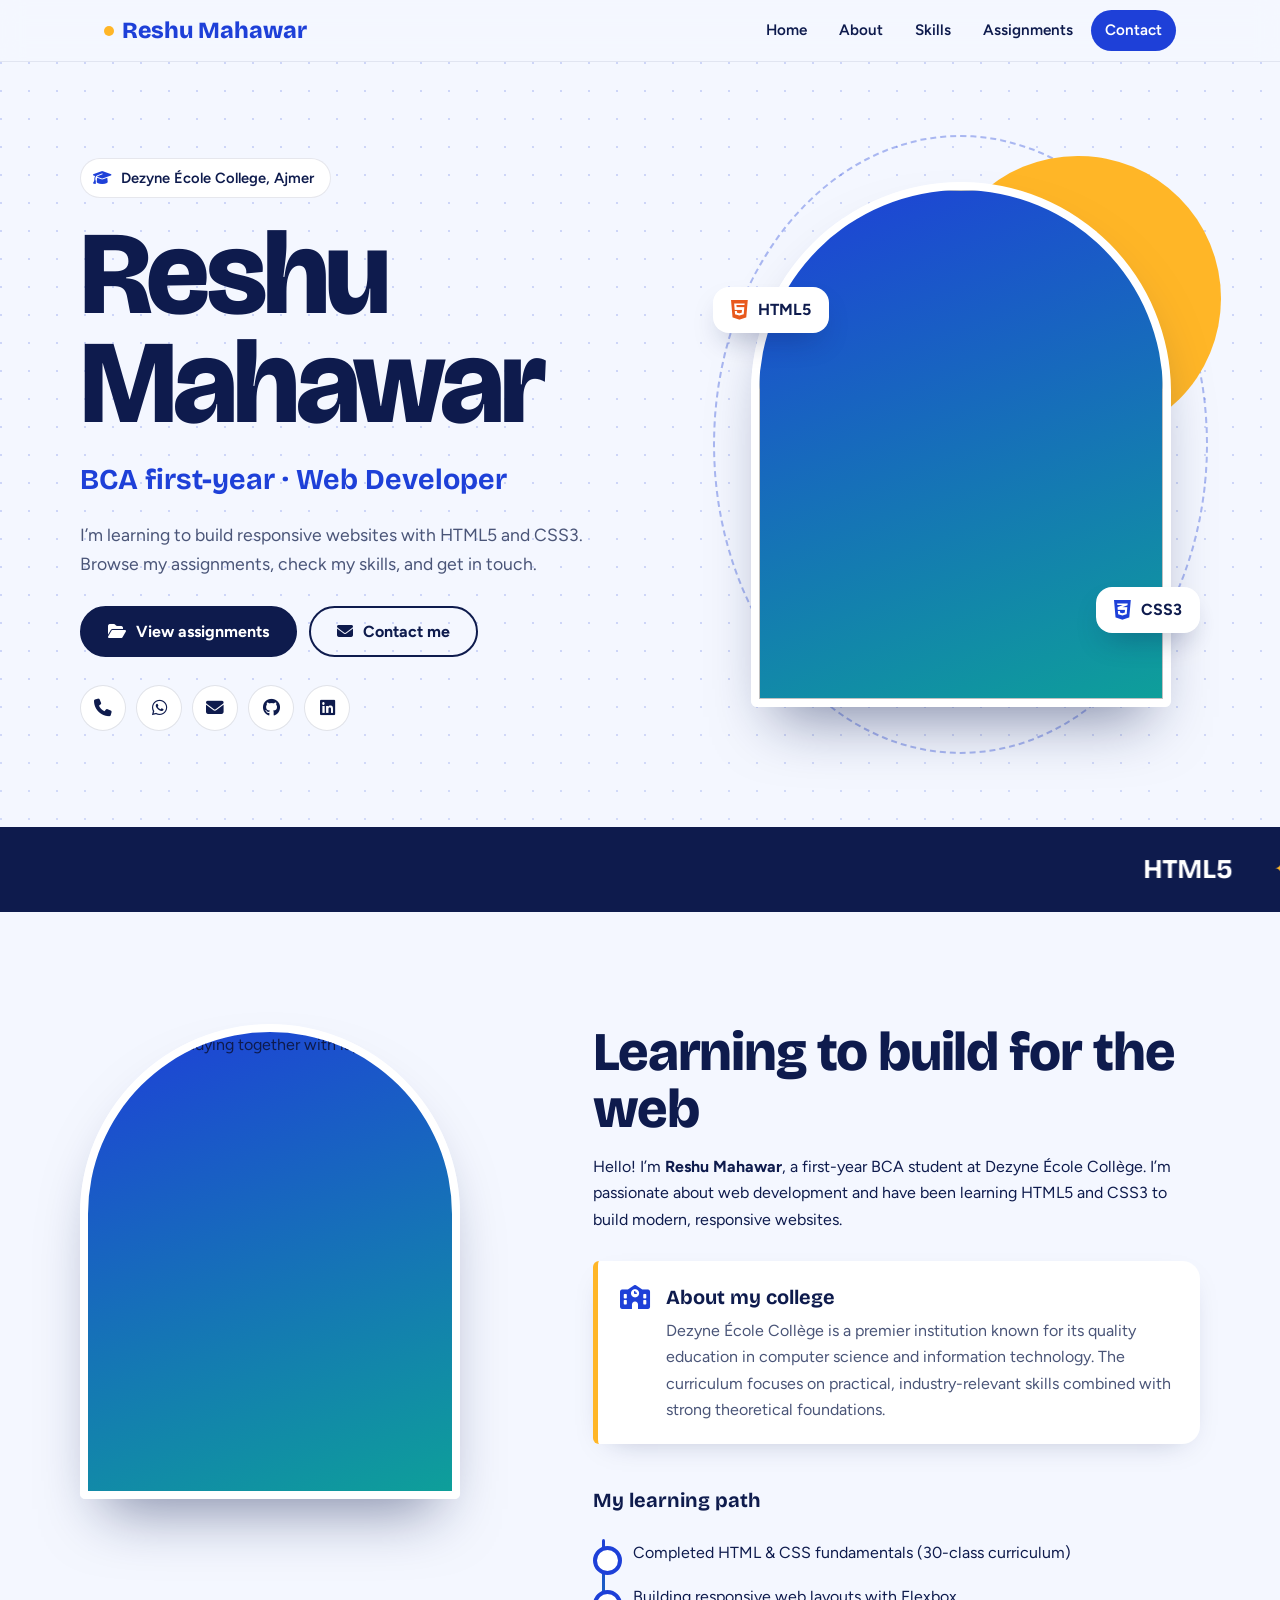
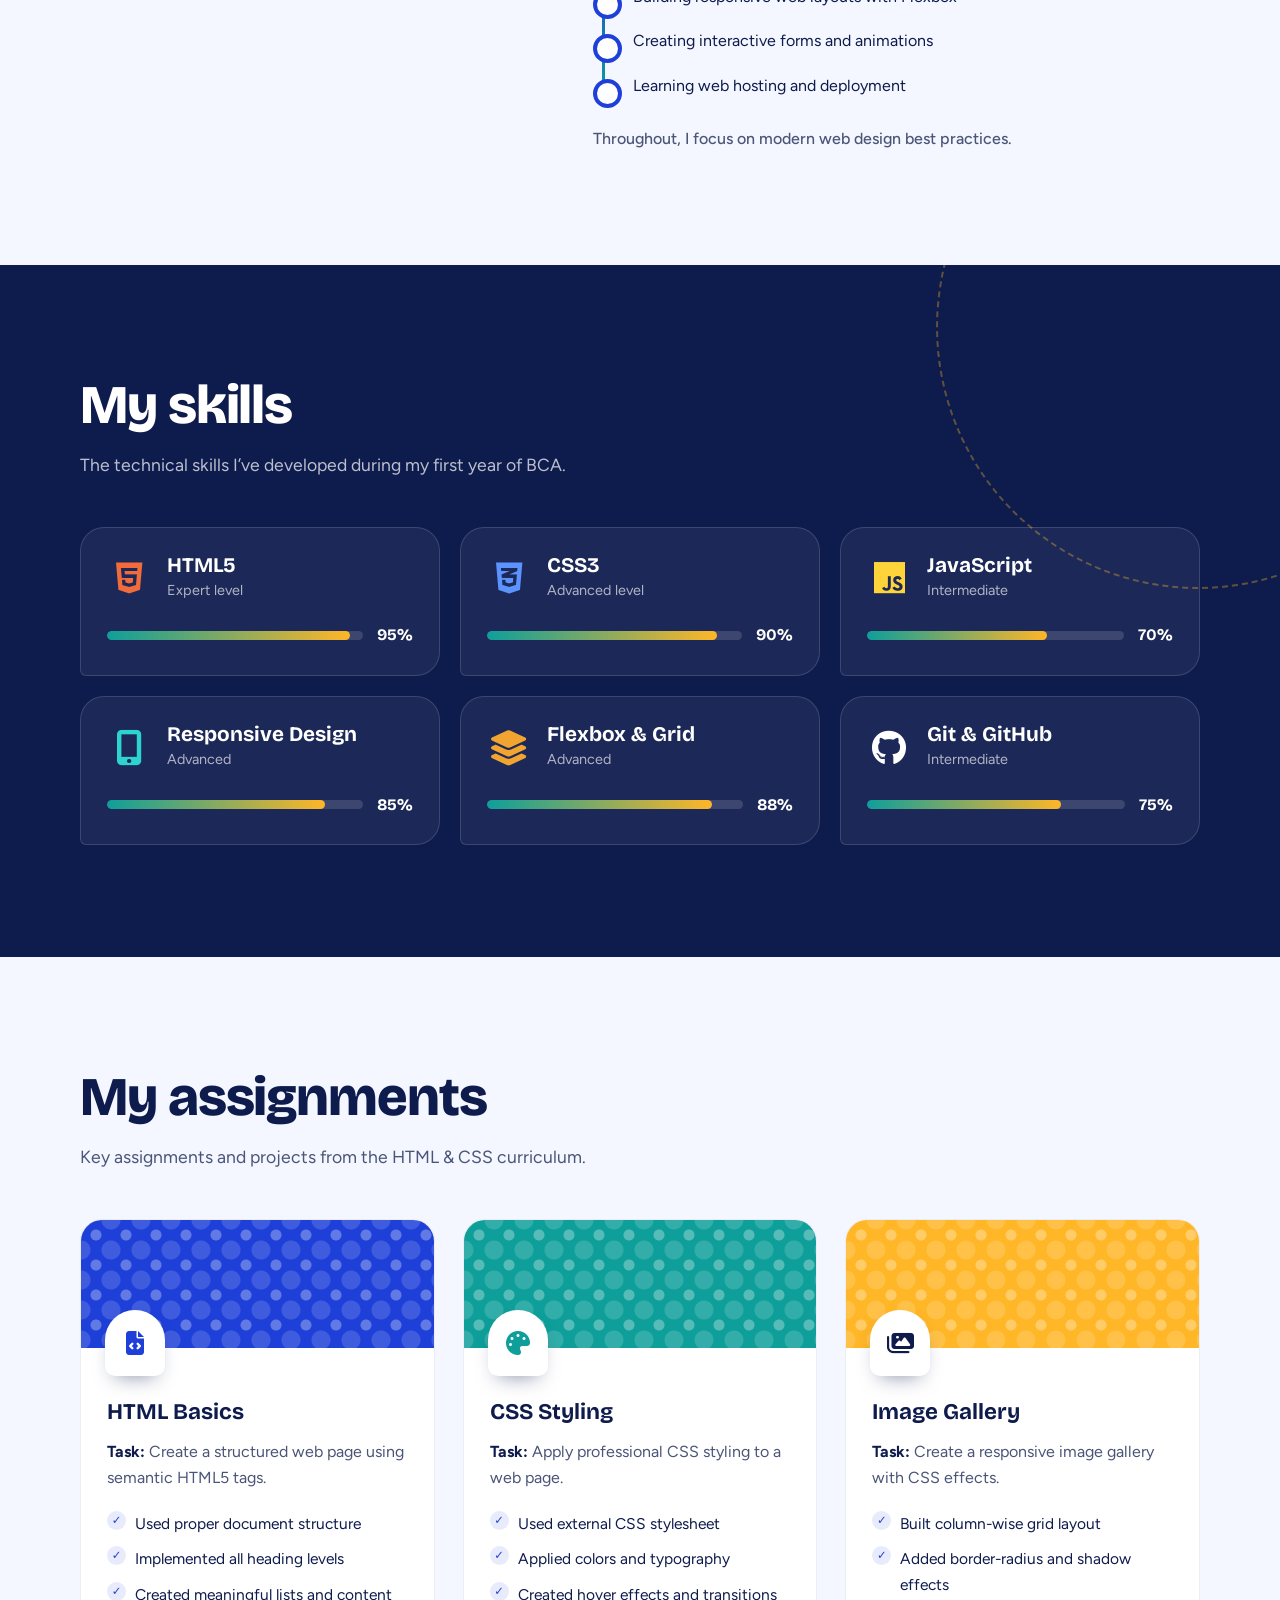
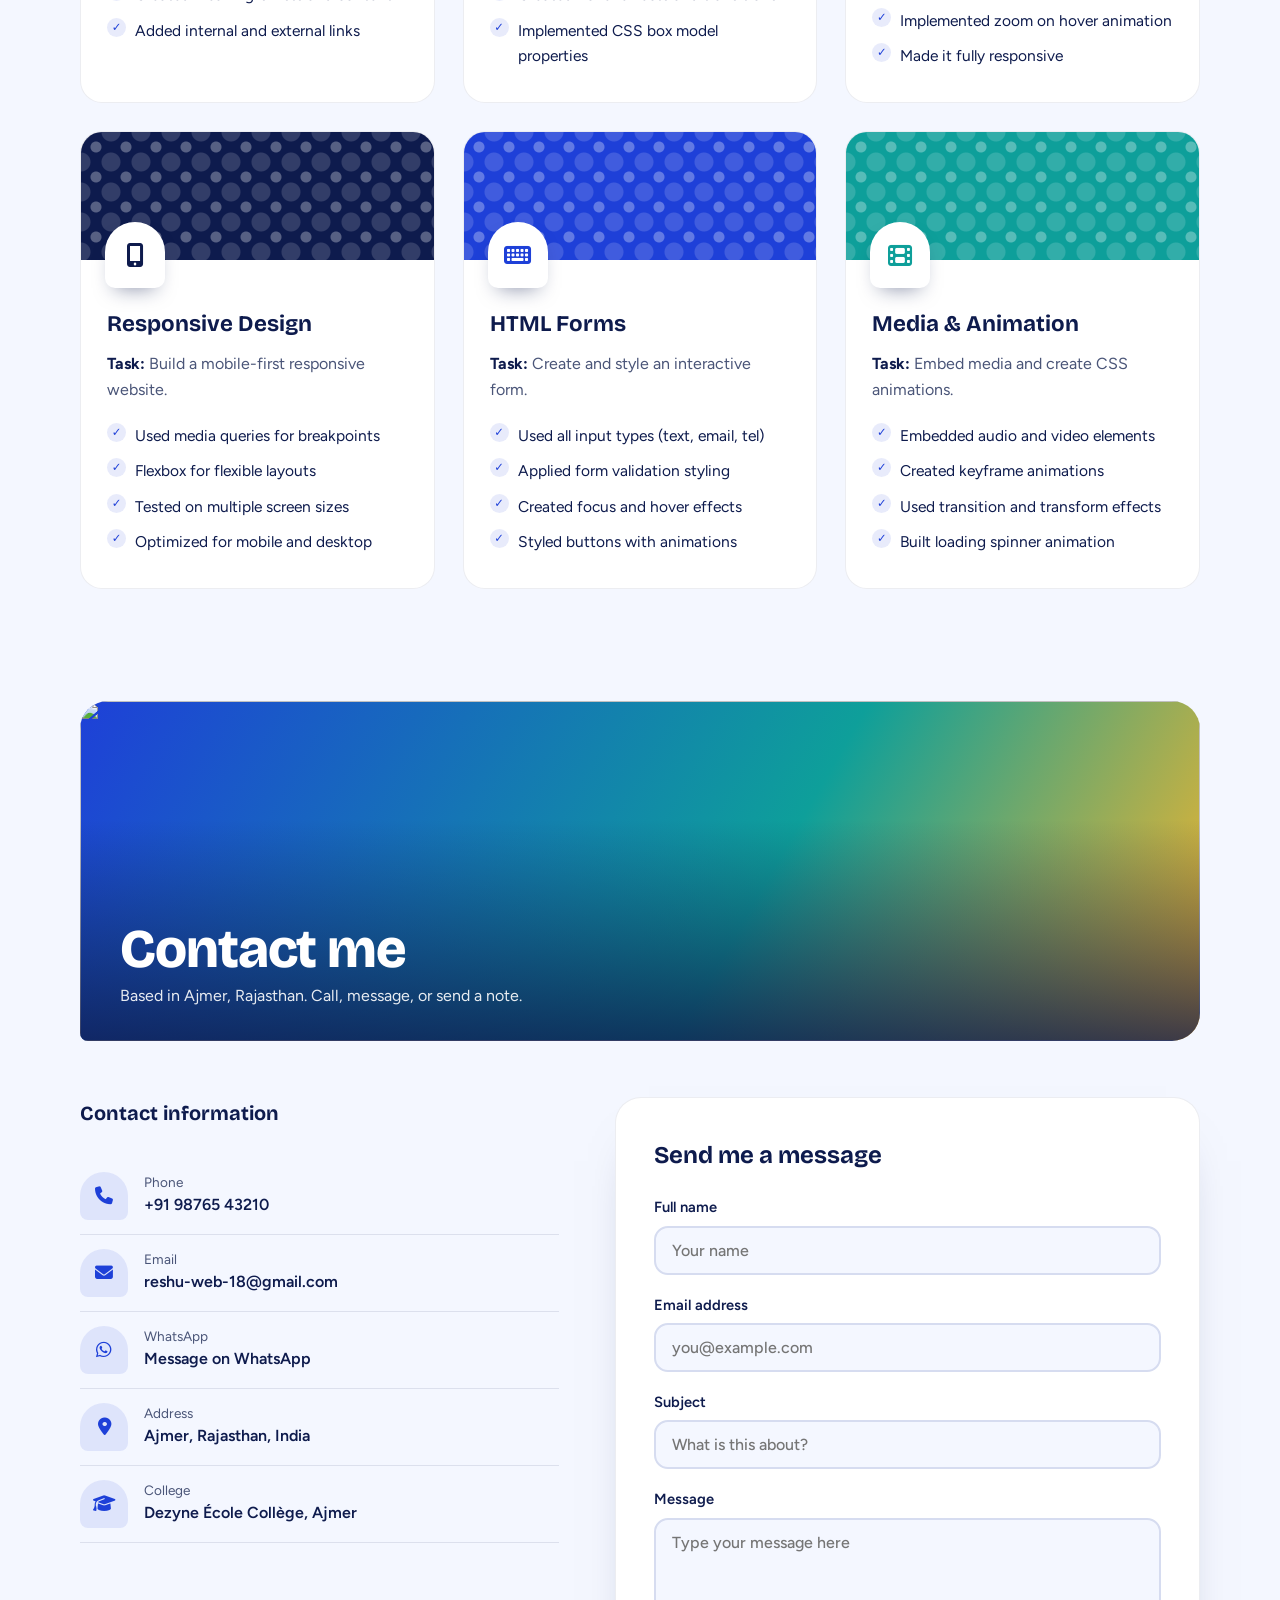
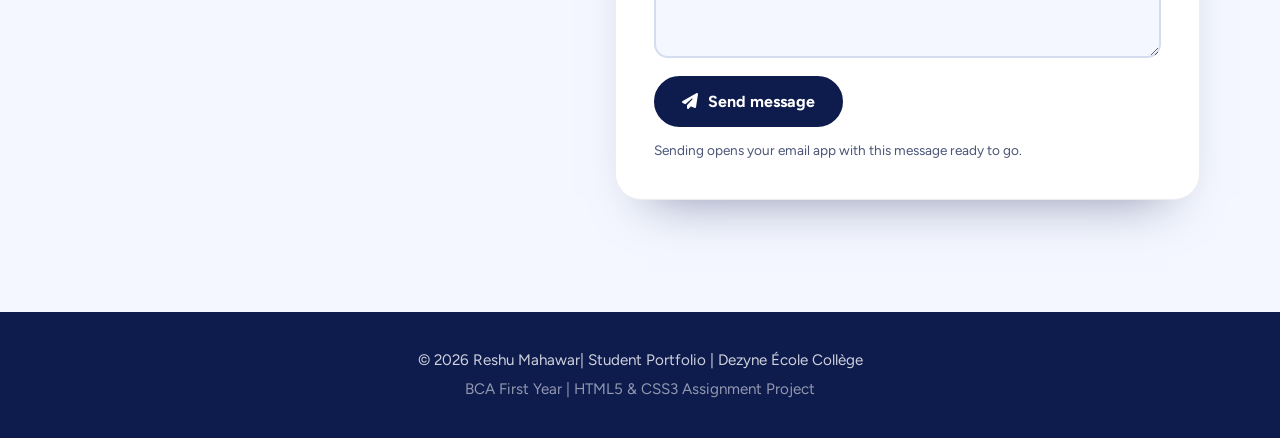
==== index.html @ 4aec0c64 "Add files via upload" ====
<!DOCTYPE html>
<html lang="en">
<head>
    <meta charset="UTF-8">
    <meta name="viewport" content="width=device-width, initial-scale=1.0">
    <title>Document</title>
    <link rel="stylesheet" href="style.css">
    <link href="https://fonts.googleapis.com/css2?family=Bricolage+Grotesque:opsz,wght@12..96,200..800&family=Figtree:ital,wght@0,300..900;1,300..900&display=swap" rel="stylesheet">
    <link rel="stylesheet" href="https://cdnjs.cloudflare.com/ajax/libs/font-awesome/6.4.0/css/all.min.css">
</head>
<body>
    <header>
        <div class="navbar">
            <a class="logo" href="">
                <span class="dot"></span>
                <span class="name">Reshu Mahawar</span>
            </a>
            <nav>
                <ul>
                    <li><a href="#home">Home</a></li>
                    <li><a href="#about">About</a></li>
                    <li><a href="#skills">Skills</a></li>
                    <li><a href="#myassignments">Assignments</a></li>
                    <li><a class="blue" href="#contact-me">Contact</a></li>
                </ul>
            </nav>
        </div>
    </header>
    <main>
<section class="hero" id="home">
  <div class="hero-grid">
    <div class="right">
      <p class="college">
        <i class="fas fa-graduation-cap"></i> Dezyne École College, Ajmer
      </p>
      <h1>Reshu<br>Mahawar</h1>
      <p>BCA first-year · Web Developer</p>
      <p class="intro">I’m learning to build responsive websites with HTML5 and CSS3. Browse my assignments, check my skills, and get in touch.</p>
      <div class="buttons">
        <a class="btn b1" href="">
            <i class="fas fa-folder-open"></i> 
            View assignments
        </a>
        <a class="btn b2" href="">
            <i class="fas fa-envelope"></i> 
            Contact me
        </a>
      </div>
      <div class="socials">
        <a href="tel:+919887992036">
            <i class="fas fa-phone"></i>
        </a>
        <a href="https://wa.me/919974658241">
            <i class="fab fa-whatsapp"></i>
        </a>
        <a href="mailto:reshu-web-18@gmail.com">
            <i class="fas fa-envelope"></i>
        </a>
        <a href="https://github.com/">
            <i class="fab fa-github"></i>
        </a>
        <a href="https://linkedin.com/">
            <i class="fab fa-linkedin"></i>
        </a>
      </div>
    </div>
    <div class="arch-wrap">
      <div class="oval">  
      </div>
      <div class="circle">
      </div>
      <div class="mirror">
        <img src="https://images.unsplash.com/photo-1498050108023-c5249f4df085?auto=format&fit=crop&w=900&q=80">
      </div>
      <div class="html"><i class="fab fa-html5"></i>HTML5
      </div>
      <div class="css"><i class="fab fa-css3-alt"></i>CSS3
      </div>
    </div>
  </div>
</section>
<div class="animation-scroll">
    <marquee behavior="" direction="">
    <div class="bullets">
      <span>HTML5</span>
      <span>CSS3</span>
      <span>JavaScript</span>
      <span>Responsive Design</span>
      <span>Flexbox &amp; Grid</span>
      <span>Git &amp; GitHub</span>
      <span>HTML5</span>
      <span>CSS3</span>
      <span>JavaScript</span>
      <span>Responsive Design</span>
      <span>Flexbox &amp; Grid</span>
      <span>Git &amp; GitHub</span>
    </div>
    </marquee>
</div>
<section class="about-us" id="about">
  <div class="about-box">
    <div class="about-left">
        <div class="mirror a">
            <img src="https://images.unsplash.com/photo-1522202176988-66273c2fd55f?auto=format&fit=crop&w=800&q=80"alt="Students studying together with laptops" width="800" height="1000" loading="lazy">
        </div>
    </div>
    <div class="about-right">
        <h2 class="title">Learning to build for the web</h2>
        <p>Hello! I’m <strong>Reshu Mahawar</strong>, a first-year BCA student at Dezyne École Collège. I’m passionate about web development and have been learning HTML5 and CSS3 to build modern, responsive websites.
        </p>
      <div class="note">
        <i class="fas fa-school"></i>
        <div>
          <h3>About my college</h3>
          <p>Dezyne École Collège is a premier institution known for its quality education in computer science and information technology. The curriculum focuses on practical, industry-relevant skills combined with strong theoretical foundations.</p>
        </div>
      </div>
      <h3 class="path-title">My learning path</h3>
      <ol class="path">
        <li>Completed HTML &amp; CSS fundamentals (30-class curriculum)</li>
        <li>Building responsive web layouts with Flexbox</li>
        <li>Creating interactive forms and animations</li>
        <li>Learning web hosting and deployment</li>
      </ol>
      <p class="path-note">Throughout, I focus on modern web design best practices.</p>
    </div>
  </div>
</section>
<section class="skills-blue" id="skills">
  <div class="container">
    <h2 class="title">My skills</h2>
    <p class="sub-heading">The technical skills I’ve developed during my first year of BCA.</p>
    <div class="skills-box">
      <div class="skill">
        <div class="skill-main">
            <i class="fab fa-html5"></i>
            <div class="html5">
                <h3>HTML5</h3>
                <p class="level">Expert level</p>
            </div>
        </div>
        <div class="loading">
            <div class="load-main">
                <div class="fill">
                </div>
            </div>
            <span class="percentage">95%
            </span>
        </div>
      </div>
      <div class="skill">
        <div class="skill-main">
            <i class="fab fa-css3-alt" style="color: #5B93FF;;"></i>
            <div class="css3">
                <h3>CSS3</h3>
                <p class="level">Advanced level</p>
            </div>
        </div>
        <div class="loading">
            <div class="load-main">
                <div class="fill f2">
                </div>
            </div>
            <span class="percentage">90%
            </span>
        </div>
      </div>
      <div class="skill">
        <div class="skill-main">
            <i class="fab fa-js" style="color: #FFD43B;;"></i>
            <div class="js">
                <h3>JavaScript</h3>
                <p class="level">Intermediate</p>
            </div>
        </div>
        <div class="loading">
            <div class="load-main">
                <div class="fill f3">
                </div>
            </div>
            <span class="percentage">70%
            </span>
        </div>
      </div>
      <div class="skill">
        <div class="skill-main">
            <i class="fas fa-mobile-alt" style="color: #2DD4CF;"></i>
            <div class="responsive">
                <h3>Responsive Design</h3>
                <p class="level">Advanced</p>
            </div>
        </div>
        <div class="loading">
            <div class="load-main">
                <div class="fill f4">
                </div>
            </div>
            <span class="percentage">85%
            </span>
        </div>
      </div>
      <div class="skill">
        <div class="skill-main">
            <i class="fas fa-layer-group" style="color: #f1a42f;"></i>
            <div class="flex">
                <h3>Flexbox &amp; Grid</h3>
                <p class="level">Advanced</p>
            </div>
        </div>
        <div class="loading">
            <div class="load-main">
                <div class="fill f5">
                </div>
            </div>
            <span class="percentage">88%
            </span>
        </div>
      </div>
      <div class="skill">
        <div class="skill-main">
            <i class="fab fa-github" style="color: white;"></i>
            <div class="git">
                <h3>Git &amp; GitHub</h3>
                <p class="level">Intermediate</p>
            </div>
        </div>
        <div class="loading">
            <div class="load-main">
                <div class="fill f6">
                </div>
            </div>
            <span class="percentage">75%
            </span>
        </div>
      </div>
    </div>
  </div>
</section>
<section class="assignment" id="myassignments">
  <div class="assignment-grid">
    <h2>My assignments</h2>
    <p>Key assignments and projects from the HTML &amp; CSS curriculum.</p>

    <div class="assign-grid">
      <article class="card">
        <a class="card-link" href="Assignment_Page.html" aria-label="Open assignments page: HTML Basics"></a>
        <div class="card-top">
          <div class="card-icon">
            <i class="fas fa-file-code"></i>
          </div>
        </div>
        <div class="card-body">
          <h3>HTML Basics</h3>
          <p class="task">
            <strong>Task:</strong> Create a structured web page using semantic HTML5 tags.
          </p>
          <ul class="points">
            <li>Used proper document structure</li>
            <li>Implemented all heading levels</li>
            <li>Created meaningful lists and content</li>
            <li>Added internal and external links</li>
          </ul>
        </div>
      </article>
      <article class="card">
        <a class="card-link" href="Assignment_Page.html" aria-label="Open assignments page: CSS Styling"></a>
        <div class="card-top t2">
          <div class="card-icon">
            <i class="fas fa-palette"></i>
          </div>
        </div>
        <div class="card-body">
          <h3>CSS Styling</h3>
          <p class="task"><strong>Task:</strong> Apply professional CSS styling to a web page.
          </p>
          <ul class="points">
            <li>Used external CSS stylesheet</li>
            <li>Applied colors and typography</li>
            <li>Created hover effects and transitions</li>
            <li>Implemented CSS box model properties</li>
          </ul>
        </div>
      </article>
      <article class="card">
        <a class="card-link" href="Assignment_Page.html" aria-label="Open assignments page: Image Gallery"></a>
        <div class="card-top t3">
          <div class="card-icon">
            <i class="fas fa-images"></i>
          </div>
        </div>
        <div class="card-body">
          <h3>Image Gallery</h3>
          <p class="task"><strong>Task:</strong> Create a responsive image gallery with CSS effects.</p>
          <ul class="points">
            <li>Built column-wise grid layout</li>
            <li>Added border-radius and shadow effects</li>
            <li>Implemented zoom on hover animation</li>
            <li>Made it fully responsive</li>
          </ul>
        </div>
      </article>
      <article class="card">
        <a class="card-link" href="Assignment_Page.html" aria-label="Open assignments page: Responsive Design"></a>
        <div class="card-top t4">
          <div class="card-icon">
            <i class="fas fa-mobile-alt"></i>
          </div>
        </div>
        <div class="card-body">
          <h3>Responsive Design</h3>
          <p class="task"><strong>Task:</strong> Build a mobile-first responsive website.
          </p>
          <ul class="points">
            <li>Used media queries for breakpoints</li>
            <li>Flexbox for flexible layouts</li>
            <li>Tested on multiple screen sizes</li>
            <li>Optimized for mobile and desktop</li>
          </ul>
        </div>
      </article>
      <article class="card">
        <a class="card-link" href="Assignment_Page.html" aria-label="Open assignments page: HTML Forms"></a>
        <div class="card-top t5">
          <div class="card-icon">
            <i class="fas fa-keyboard"></i>
          </div>
        </div>
        <div class="card-body">
          <h3>HTML Forms</h3>
          <p class="task"><strong>Task:</strong> Create and style an interactive form.
          </p>
          <ul class="points">
            <li>Used all input types (text, email, tel)</li>
            <li>Applied form validation styling</li>
            <li>Created focus and hover effects</li>
            <li>Styled buttons with animations</li>
          </ul>
        </div>
      </article>
      <article class="card">
        <a class="card-link" href="Assignment_Page.html" aria-label="Open assignments page: Media &amp; Animation"></a>
        <div class="card-top t6">
          <div class="card-icon">
            <i class="fas fa-film"></i>
          </div>
        </div>
        <div class="card-body">
          <h3>Media &amp; Animation</h3>
          <p class="task"><strong>Task:</strong> Embed media and create CSS animations.
          </p>
          <ul class="points">
            <li>Embedded audio and video elements</li>
            <li>Created keyframe animations</li>
            <li>Used transition and transform effects</li>
            <li>Built loading spinner animation</li>
          </ul>
        </div>
      </article>
    </div>
  </div>
</section>
<section class="contact-us" id="contact-me">
  <div>
    <div class="banner">
      <img src="https://images.unsplash.com/photo-1477587458883-47145ed94245?auto=format&fit=crop&w=1600&q=80" height="700" width="1600">
      <div class="banner-text">
        <h2 class="title">Contact me</h2>
        <p>Based in Ajmer, Rajasthan. Call, message, or send a note.</p>
      </div>
    </div>
    <div class="contact-grid">
      <div class="left">
        <h3 class="path-title">Contact information</h3>
        <ul class="info">
          <li>
            <span class="icons">
              <i class="fas fa-phone"></i>
            </span>
            <div>
              <small>Phone</small>
              <a href="tel:+919974658241">+91 98765 43210</a>
            </div>
          </li>
          <li>
            <span class="icons">
              <i class="fas fa-envelope"></i>
            </span>
            <div>
              <small>Email</small>
              <a href="mailto:reshu-web-18@gmail.com">reshu-web-18@gmail.com</a>
            </div>
          </li>
          <li>
            <span class="icons">
              <i class="fab fa-whatsapp"></i>
            </span>
            <div>
              <small>WhatsApp</small>
              <a href="https://wa.me/919974658241">Message on WhatsApp</a>
            </div>
          </li>
          <li>
            <span class="icons">
              <i class="fas fa-map-marker-alt"></i>
            </span>
            <div>
              <small>Address</small>
              <b>Ajmer, Rajasthan, India</b>
            </div>
          </li>
          <li>
            <span class="icons">
              <i class="fas fa-graduation-cap"></i>
            </span>
            <div>
              <small>College</small>
              <b>Dezyne École Collège, Ajmer</b>
            </div>
          </li>
        </ul>
      </div>
      <form>
        <h3>Send me a message</h3>
        <div class="field">
          <label>Full name</label>
          <input type="text" placeholder="Your name">
        </div>
        <div class="field">
          <label for="email">Email address</label>
          <input type="email" placeholder="you@example.com">
        </div>
        <div class="field">
          <label for="subject">Subject</label>
          <input type="text" placeholder="What is this about?">
        </div>
        <div class="field">
          <label for="message">Message</label>
          <textarea placeholder="Type your message here"></textarea>
        </div>
        <button class="btn primary" type="submit">
          <i class="fas fa-paper-plane"></i> Send message
        </button>
        <p class="hint">
          Sending opens your email app with this message ready to go.
        </p>
      </form>
    </div>
  </div>
</section>
<footer>
  <p>© 2026 Reshu Mahawar| Student Portfolio | Dezyne École Collège</p>
  <p>BCA First Year | HTML5 &amp; CSS3 Assignment Project</p>
</footer>
</body>
</html>
---- style.css ----
:root {
  --paper:     #F4F7FF;
  --white:     #FFFFFF;
  --ink:       #0E1B4D;
  --muted:     #4A5578;
  --cobalt:    #1E40D8;
  --turquoise: #0E9F9A;
  --marigold:  #FFB627;
  --display:   'Bricolage Grotesque', system-ui, sans-serif;
  --body:      'Figtree', system-ui, sans-serif;
  --ease:      cubic-bezier(.2, .8, .2, 1);
}
*{
    margin: 0;
    padding: 0;
    box-sizing: border-box;
}
header{
    position: fixed;
    top: 0;
    height: 10vh;
    width: 100%;
    background-color: var(--paper);
    z-index: 1000;
    border: 1px solid rgb(190, 190, 252);
}
body{
    background-color: var(--paper);
}
.navbar{
    width: 100%;
    padding: 10px 110px;
    display: flex;
    justify-content: space-between;
}
ul{
    list-style: none;
    display: flex;
    gap: 1%;
}
nav a{
    display: block;
    padding: 8px 14px;
    border-radius: 49px;
    text-decoration: none;
    font-weight: 600;
    font-size: 1rem;
    color: black;
}
nav a:hover{ 
    background: rgba(30, 64, 216, .1); 
    color: var(--cobalt); 
}
nav a .blue{ 
    background: var(--cobalt); 
    color: rgb(255, 255, 255); 
}
li>.blue:hover{
    background: var(--ink);
    color: rgb(255, 255, 255); 
}
.logo{
    display: flex;
    align-items: center;
    gap: 8px;
    font-family: var(--display);
    font-weight: 800;
    font-size: 1.45rem;
    color: var(--cobalt);
    text-decoration: none;
}
.logo>.dot{
    width: 10px;
    height: 10px;
    border-radius: 50%;
    background: var(--marigold);
    animation-name: pulse;
    animation-iteration-count: infinite;
    animation-duration: 2.4s;
    animation-timing-function: ease-in-out;
}
@keyframes pulse{
    0%{
        transform: scale(1);
    }
    50%{
        transform: scale(1.4);
    }
    100%{
        transform: scale(1);
    }
}
li .blue{
    background: var(--cobalt);
    color: rgb(255, 255, 255);
}
.hero{
    height: 111vh;
}
.hero-grid{
    margin-top: 10vh;
    height: 100vh;
}
.hero-grid{
    content: "";
    position: absolute;
    inset: 0;
    z-index: 0;
    background-image: radial-gradient(circle at 1px 1px, rgba(30, 64, 216, .18) 1.5px, transparent 0);
    background-size: 28px 28px;
}
.hero-grid{
    display: grid;
    grid-template-columns: 1.1fr .9fr;
    gap: 56px;
    padding: 60px 50px;
    align-items: center;
    background-image: radial-gradient(circle at
     1px 1px,
     rgba(30, 64, 216, .18) 1.5px, transparent 0);
}
.college{
    display: inline-flex;
    align-items: center;
    gap: 10px;
    background: var(--white);
    border: 1px solid rgba(14, 27, 77, .1);
    padding: 7px 16px 7px 12px;
    border-radius: 20px;
    font-size: .92rem;
    font-weight: 600;
}
.college .fas{
    color: var(--cobalt);
}
.right h1{
    color: var(--ink);
    font-family: var(--display);
    font-weight: 800;
    font-size: clamp(3.6rem, 10vw, 7.4rem);
    line-height: 0.9;
}
.right>:nth-child(3){
    font-family: var(--display);
    font-weight: 700;
    font-size: clamp(1.3rem, 3vw, 1.8rem);
    color: var(--cobalt);
    display: inline-block;
}
.right>:nth-child(4){
    margin: 16px 0 28px;
    color: var(--muted);
    font-size: 1.1rem;
}
.right>* + *{
    margin-top: 30px;
}
.buttons{
    display: flex;
    gap: 20px;
}
.btn{
    display: inline-flex;
    align-items: center;
    gap: 10px;
    font-weight: 700;
    font-size: 1.05rem;
    text-decoration: none;
    cursor: pointer;
    padding: 14px 26px;
    border-radius: 30px;
    border: 2px solid var(--ink);
    background: var(--ink);
    color: rgb(255, 255, 255);
}
.buttons>.b2{
    background: transparent;
    color: var(--ink);
    transition: 0.2s;
}
.buttons>.b2:hover{
    background-color: var(--marigold);
    border: 1px solid var(--marigold);
}
.socials{
    display: flex;
    gap: 10px;
    margin-top: 28px;
}
.socials a{
    width: 46px;
    height: 46px;
    display: flex;
    align-items: center;
    justify-content: center;
    border-radius: 50%;
    background: var(--white);
    border: 1px solid rgba(14, 27, 77, .12);
    font-size: 1.1rem;
    text-decoration: none;
    color: var(--ink);
}
.socials a:hover{
    background: var(--cobalt);
    color: rgb(255, 255, 255);
    transform: translateY(-5px) rotate(-7deg);
}
.oval{
    height: 400px;
    width: 550px;
    position: absolute;
    right: 5%;
    top: 20%;
    z-index: 0;
    border: 2px dashed var(--cobalt);
    border-radius: 50%;
    opacity: .35;
    animation-name: spin;
    animation-iteration-count: infinite;
    animation-duration: 45s;
}
@keyframes spin{
    from{
        transform: rotate(0deg);
    }
    50%{
        transform: rotate(180deg);
    }
    to{
        transform: rotate(360deg);
    }
}
.circle{
    height: 250px;
    width: 250px;
    position: absolute;
    top: 10%;
    right: 10%;
    z-index: 0;
    border-radius: 50%;
    background: var(--marigold);
}
.mirror{
    position: relative;
    margin-left: 10%;
    height: 70vh;
    width: 55vh;
    border-top-left-radius: 200px;
    border-top-right-radius: 200px;
    border: 8px solid var(--white);
    box-shadow: 0 34px 60px -24px rgba(14, 27, 77, .5);
    overflow: hidden;
}
.mirror img{
    height: 100%;
    width: 100%;
    object-fit: cover;
    transition: 0.4s;
}
.mirror:hover img{
    transform: scale(1.1);
}
.html{
    position: absolute;
    top: 34%;
    right: 35%;
    z-index: 2;
    display: flex;
    gap: 10px;
    background: var(--white);
    padding: 10px 18px;
    border-radius: 16px;
    font-weight: 700;
    box-shadow: 0 14px 30px -12px rgba(14, 27, 77, .4);
    font-size: 18px;
    font-family: 'figtree', system-ui, sans-serif;
    color: var(--ink);
    animation-name: float;
    animation-duration: 3.5s;
    animation-iteration-count: infinite;
}
@keyframes float{
    from{
        transform: translateY(10px);
    }
    50%{
        transform: translateY(0px);
    }
    to{
        transform: translateY(10px);
    }
}
.html i{
    font-size: 22px;
    color: rgb(232, 89, 29);
}
.css{
    position: absolute;
    top: 74%;
    right: 10%;
    z-index: 2;
    display: flex;
    gap: 10px;
    background: var(--white);
    padding: 10px 18px;
    border-radius: 16px;
    font-weight: 700;
    font-size: 18px;
    font-family: 'figtree', system-ui, sans-serif;
    box-shadow: 0 14px 30px -12px rgba(14, 27, 77, .4);
    animation-name: float2;
    animation-duration: 3.5s;
    animation-iteration-count: infinite;
}
@keyframes float2{
    from{
        transform: translateY(-10px);
    }
    50%{
        transform: translateY(0px);
    }
    to{
        transform: translateY(-10px);
    }
}
.css i{
    font-size: 22px;
    color: var(--cobalt);
}
.animation-scroll{
    height: 13vh;
    width: 100%;
    background: var(--ink);
    color: rgb(255, 255, 255);
    overflow: hidden;
    padding: 20px 0;
}
.bullets span::after {
    content: "✦";
    color: var(--marigold);
    font-size: 1.1rem;
    margin-left: 54px;
}
.bullets span{
    height: 80%;
    width: 20%;
    align-items: center;
    gap: 14px;
    font-family: var(--display);
    font-weight: 700;
    font-size: clamp(1.2rem, 2.6vw, 1.7rem);
    padding: 0 28px;
    white-space: nowrap;
}
.a{
    margin-left: 20%;
}
.about-us{
    height: 150vh;
    padding: clamp(64px, 9vw, 112px) 24px;
}
.about-box{
    display: grid;
    grid-template-columns: .85fr 1.15fr;
    gap: 64px;
}
.about-left{
    margin-top: 0%;
    height: 80%;
    position: sticky;
    top: 100px;
    align-self: star;
}
.about-left>.mirror{
    height: 78vh;
    width: 60vh;
}
.title{
    color: var(--ink);
    font-family: var(--display);
    font-weight: 800;
    font-size: clamp(2.1rem, 5vw, 3.4rem);
    line-height: 1.05;
    letter-spacing: -.02em;
    margin-bottom: 16px;
}
.about-right{
    margin-left: 0;
    padding: 0 60px;
}
.about-right>:nth-child(2){
    margin: 16px 0 28px;
    color: var(--ink);
    font-size: 1.05rem;
    line-height: 1.6;
    font-family: var(--body);
}
.note{
    height: 26vh;
    display: flex;
    gap: 16px;
    align-items: flex-start;
    background: var(--white);
    border-left: 5px solid var(--marigold);
    border-radius: 6px 18px 18px 6px;
    padding: 20px 22px;
    margin: 28px 0 40px;
    box-shadow: 0 10px 30px -18px rgba(14, 27, 77, .35);
}
.note h3{
    color: var(--ink);
    font-family: var(--display);
    font-size: 1.25rem;
    margin-bottom: 4px;
}
.note p{
    /* margin: 0; */
    font-size: 16px;
    font-family: var(--body);
    color: var(--muted);
    line-height: 1.5;
}
.note i{
    margin-top: 0.1%;
    font-size: 20px;
    color: var(--cobalt);
}
.path-title{
    font-size: 1.4rem;
    font-family: var(--display);
}
.path{
    list-style: none;
    position: relative;
    padding-left: 40px;
}
.path>li{
    margin-left: 3%;
    font-size: 1rem;
    margin-top: 2%;
    font-family: var(--body);
    color: var(--ink);
    line-height: 2.4;
    position: relative;
}
.path-note{
    line-height: 4;
    font-family: var(--body);
    color: var(--muted);
}
.path li::before{
    content: "";
    position: absolute;
    left: -40px;
    top: 5px;
    width: 21px;
    height: 21px;
    border-radius: 50%;
    background: var(--white);
    border: 4px solid var(--cobalt);
    transition: 0.3s;
}
.path li:hover::before{
    transform: scale(1.2);
    background-color: var(--marigold);
}
.skills-blue{
    height: 90vh;
}
.skills-blue{
    background: var(--ink);
    color: rgb(255, 255, 255);
    position: relative;
    overflow: hidden;
}
#skills{
    position: relative;
}
.container{
    padding: 70px 90px;
}
.container>h2{
    color: var(--white);
    font-family: var(--display);
    font-weight: 800;
    font-size: clamp(2.1rem, 5vw, 3.4rem);
    line-height: 1.05;
    letter-spacing: 1px;
    margin-bottom: 16px;
}
.sub-heading{
    color: rgba(255, 255, 255, .72);
    font-size: 1.2rem;
    letter-spacing: 1px;
}
.skills-box{
    position: relative;
    display: grid;
    grid-template-columns: repeat(3, 1fr);
    grid-template-rows: repeat(2, 1fr);
    gap: 30px;
    margin-top: 48px;
}
.skill{
    background: rgba(255, 255, 255, .06);
    border: 1px solid rgba(255, 255, 255, .14);
    border-radius: 24px;
    border-bottom-left-radius: 6px;
    padding: 26px;
    transition: .3s;
}
.skill:hover{
    transform: translateY(-10px);
    border: 1px solid var(--marigold);
    background: rgba(255, 255, 255, 0.116);
}
.skill-main{
    display: flex;
    align-items: center;
    gap: 18px;
    margin-bottom: 20px;
}
.skill-main i{
    color: rgb(242, 107, 58);
    font-size: 2rem;
}
.skill-main h3{
    font-family: var(--display);
}
.skill-main .level{
    font-family: var(--body);
    color: rgb(141, 141, 241);
}
.loading{
    display: flex;
    align-items: center;
    gap: 14px;
}
.load-main{
    /* border: 1px solid black; */
    height: 10px;
    width: 90%;
    background: rgba(255, 255, 255, .14);
    border-radius: 9px;
    overflow: hidden;
}
.fill{
    border-radius: 9px;
    height: 100%;
    width: 93%;
    background: linear-gradient(90deg, var(--turquoise), var(--marigold));
}
.f2{
    width: 90%;
}
.f3{
    width: 70%;
}
.f4{
    width: 85%;
}
.f5{
    width: 85%;
}
.f6{
    width: 75%;
}
.percentage{
    font-weight: 700;
}
.skills-blue::before{
    content: "";
    position: absolute;
    width: 520px;
    height: 520px;
    border-radius: 50%;
    right: -190px;
    top: -250px;
    border: 2px dashed rgba(255, 182, 39, .35);
    animation: spin 60s linear infinite;
}
.assignment-grid{
    height: 175vh;
    padding: 25px 35px;
}
.assignment-grid>h2{
    color: var(--ink);
    font-family: var(--display);
    font-size: 2.5rem;
    font-weight: 900;
}
.assignment-grid>:nth-child(2){
    font-family: var(--body);
    color: var(--muted);
    font-size: 1.2rem;
}
.assign-grid{
    display: grid;
    grid-template-columns: repeat(3, 1fr);
    grid-template-rows: repeat(2, 1fr);
    gap: 28px;
    margin-top: 48px;
}
.card{
    height: 68vh;
    background: var(--white);
    border-radius: 22px;
    overflow: hidden;
}
.card-top{
    position: relative;
    height: 33%;
    width: 100%;
    background-color: var(--cobalt);
    background-image: radial-gradient(circle, rgba(255, 255, 255, .3) 0 5px, transparent 6px), radial-gradient(circle, rgba(255, 255, 255, .15) 0 9px, transparent 10px);
    background-size: 30px 30px;
    background-position: 0 0, 15px 15px;
}
.t2{
    background-color: var(--turquoise);
}
.t3{
    background-color: var(--marigold);
}
.t4{
    background-color: var(--ink);
}
.t5{
    background-color: var(--cobalt);
}
.t6{
    background-color: var(--turquoise);
}
.card-icon{
    position: absolute;
    top: 74%;
    left: 6%;
    height: 66px;
    width: 59px;
    background: var(--white);
    border-radius: 30px 30px 10px 10px;
    display: flex;
    align-items: center;
    justify-content: center;
    font-size: 1.4rem;
    box-shadow: 0 10px 20px -10px rgba(14, 27, 77, .5);
}
.card-body{
    line-height: 1.3;
    padding: 45px 27px;
}
.card-body h3{
    color: var(--ink);
    font-family: var(--display);
    font-size: 1.4rem;
    margin-bottom: 8px;
}
.task strong{
    color: var(--ink);
}
.task{
    font-family: var(--body);
    color: var(--muted);
    margin-bottom: 14px;
    font-size: 1rem;
    letter-spacing: 2%;
}
.points{
    display: flex;
    flex-direction: column;
    list-style-type: none;
}
.points>li{
    font-style: var(--body);
    color: var(--ink);
    position: relative;
    padding: 5px 0 5px 28px;
    font-size: 1.05rem;
    font-weight: 500;
}
.points li::before{
    content: "✓";
    position: absolute;
    left: 0;
    top: 5px;
    width: 19px;
    height: 19px;
    border-radius: 50%;
    background: rgba(30, 64, 216, .1);
    color: var(--cobalt);
    font-size: .72rem;
    font-weight: 700;
    display: flex;
    align-items: center;
    justify-content: center;
}
.contact-us{
    height: 165vh;
}
.banner::after{
    content: "";
    position: absolute;
    inset: 0;
    background: linear-gradient(to top, rgba(14, 27, 77, .8), transparent 65%);
}
.banner img{
    width: 100%;
    height: 100%;
    object-fit: cover;
    animation-name: img-scale;
    animation-duration: 24s;
    animation-iteration-count: infinite;
    transition: 2s;
}
@keyframes img-scale{
    from{
        transform: scale(1);
    }
    50%{
        transform: scale(1.1);
    }
    to{
        transform: scale(1);
    }
}
.banner{
    margin: 2px 30px;
    position: relative;
    height: clamp(220px, 32vw, 340px);
    border-radius: 28px 28px 28px 8px;
    overflow: hidden;
    margin-bottom: 56px;
    background: linear-gradient(120deg, var(--cobalt), var(--turquoise) 60%, var(--marigold));
}
.banner-text>.title{
    color: white;
}
.banner-text{
    position: absolute;
    height: 30px;
    bottom: 50%;
    left: 5%;
    color: transparent;
    color: rgb(158, 92, 92);
}
.contact-grid {
    display: grid;
    grid-template-columns: .9fr 1.1fr;
    gap: 56px;
    align-items: start;
}
.left{
    padding: 1px 50px;
}
.left>.info{
    display: flex;
    flex-direction: column;
}
.info b{
    font-size: 1rem;
    font-family: var(--body);
    color: var(--ink);
}
.info li{
    display: flex;
    gap: 16px;
    align-items: center;
    padding: 14px 0;
    border-bottom: 1px solid rgba(14, 27, 77, .1);
}
.info>li:hover .icons{
    transform: translateY(-2px);
    background-color: var(--cobalt);
    color: white;
}
.icons{
    transition: 0.4s;
}
.info .icons{
    width: 48px;
    height: 48px;
    display: flex;
    align-items: center;
    justify-content: center;
    background: rgba(30, 64, 216, .1);
    border-radius: 24px 24px 8px 8px;
    font-size: 1.12rem;
    color: var(--cobalt);
}
.info a{
    font-weight: 600;
    text-decoration: none;
    color: var(--ink);
    font-family: var(--body);
}
.info small{
    display: block;
    color: var(--muted);
    font-size: .85rem;
    line-height: 1.3;
}
form {
    height: 94vh;
    margin-right: 10%;
    background: var(--white);
    border-radius: 26px;
    padding: clamp(22px, 4vw, 38px);
    border: 1px solid rgba(14, 27, 77, .08);
    box-shadow: 0 30px 50px -34px rgba(14, 27, 77, .5);
}
form h3{
    font-family: var(--display);
    font-size: 1.5rem;
    margin-bottom: 20px;
    color: var(--ink);
}
.field label{
    display: block;
    font-weight: 600;
    font-size: .92rem;
    margin-bottom: 6px;
    font-family: var(--body);
    color: var(--ink);
    line-height: 1.5;
    margin-top: 3%;
}
.field input, .field textarea{
    width: 100%;
    font: 500 1rem var(--body);
    color: var(--ink);
    padding: 13px 16px;
    border-radius: 14px;
    border: 2px solid rgb(214, 220, 240);
    background: var(--paper);
    transition: border-color .25s, box-shadow .25s, background .25s;
}
.hint{
    margin-top: 12px;
    font-size: 1rem;
    color: var(--muted);
    font-family: var(--body);
}
.primary{
    margin-top: 3%;
    transition: 0.3s;
}
.primary:hover{
    transform: translateY(-2px);
    color: white;
    border: 1px solid var(--cobalt);
    background-color: var(--cobalt);
}
.banner-text{
    z-index: 1;             
    height: auto;
    left: clamp(20px, 4vw, 40px);
    bottom: clamp(18px, 3vw, 32px);
    color: rgb(255, 255, 255);
}
.banner-text .title{
    color: rgb(255, 255, 255);
    margin-bottom: 4px;
}
.banner-text p{
    color: rgb(255, 255, 255);
    opacity: .9;
    font-family: var(--body);
}
.card{
    border: 1px solid rgba(14, 27, 77, .08);
    transition: transform .4s var(--ease), box-shadow .4s var(--ease);
}
.card:hover{
    transform: translateY(-8px);
    box-shadow: 0 30px 50px -28px rgba(14, 27, 77, .5);
}
.card-top{
    transition: background-position 1s var(--ease);
}
.card:hover .card-top{
    background-position: 30px 30px, 45px 45px;
}
.card-icon{
    color: var(--cobalt);
    transition: transform .4s var(--ease);
}
.t2 .card-icon{ 
    color: var(--turquoise); 
}
.t3 .card-icon{ 
    color: var(--ink); 
}
.t4 .card-icon{ 
    color: var(--ink); 
}
.t5 .card-icon{ 
    color: var(--cobalt); 
}
.t6 .card-icon{ 
    color: var(--turquoise); 
}
.card:hover .card-icon{
    transform: translateY(-6px);
}
footer{
    background: var(--ink);
    color: rgba(255, 255, 255, .8);
    text-align: center;
    padding: 36px 24px;
    font-size: .95rem;
}
footer p + p{
    margin-top: 4px;
    color: rgba(255, 255, 255, .55);
}
html{ 
    scroll-behavior: smooth; 
}
body{
    font-family: var(--body);
    color: var(--ink);
    line-height: 1.65;
    overflow-x: clip;
}
img{ 
    display: block; 
    max-width: 100%; 
}
a{ color: inherit; }
/* ----------Header---------- */
header{
    position: sticky;
    top: 0;
    height: auto;
    background: rgba(244, 247, 255, .88);
    backdrop-filter: blur(12px);
    -webkit-backdrop-filter: blur(12px);
    border: 0;
    border-bottom: 1px solid rgba(14, 27, 77, .08);
}
.navbar{
    max-width: 1120px;
    margin: 0 auto;
    padding: 10px 24px;
    align-items: center;
    gap: 16px;
}
nav ul{ 
    gap: 4px; 
}
nav a{
    font-size: .95rem;
    white-space: nowrap;
    color: inherit;
    transition: background .25s, color .25s;
}
nav a.blue, li .blue{ 
    background: var(--cobalt); 
    color: rgb(255, 255, 255); 
}
nav a.blue:hover, li>.blue:hover{ 
    background: var(--ink); 
    color: rgb(255, 255, 255); 
}
section{ 
    scroll-margin-top: 56px; 
}
/* ----------Home---------- */
.hero{
    height: auto;
    position: relative;
    overflow: hidden;
    padding: clamp(48px, 8vw, 96px) 24px clamp(64px, 8vw, 96px);
}
.hero::before{
    content: "";
    height: 170vh;
    position: absolute;
    inset: 0;
    z-index: 0;
    background-image: radial-gradient(circle at 1px 1px, rgba(30, 64, 216, .18) 1.5px, transparent 0);
    background-size: 28px 28px;
    -webkit-mask-image: linear-gradient(to bottom, rgb(0, 0, 0) 40%, transparent);
    mask-image: linear-gradient(to bottom, rgb(0, 0, 0) 40%, transparent);
}
.hero-grid{
    position: relative;
    inset: auto;
    z-index: 1;
    height: auto;
    margin-top: 0;
    max-width: 1120px;
    margin-inline: auto;
    padding: 0;
    gap: 56px;
    background-image: none;
}
.college{ 
    font-family: var(--body); 
    border-radius: 999px; 
    line-height: 1.65; 
}
.right h1{
    letter-spacing: -.035em;
    line-height: .92;
    margin: 22px 0 18px;
    font-size: clamp(3.6rem, 10vw, 7.4rem);
}
.right>*+*{ 
    margin-top: 0; 
}
.right>.college + h1{ 
    margin-top: 22px; 
}
.right>:nth-child(3){ 
    margin: 0; 
}
.right>:nth-child(4), .right>.intro{
    max-width: 46ch;
    margin: 16px 0 28px;
    font-family: var(--body);
    line-height: 1.65;
}
.buttons{ 
    flex-wrap: wrap; gap: 12px; 
}
.btn{ 
    font-family: var(--body); 
    font-size: 1rem; 
    border-radius: 999px; 
    line-height: normal;
    transition: transform .25s var(--ease), background .25s, color .25s, box-shadow .25s; 
}
.btn.b1:hover{ 
    background: var(--cobalt); 
    border-color: var(--cobalt); 
    transform: translateY(-3px);
    box-shadow: 0 12px 24px -10px rgba(30, 64, 216, .6); 
}
.buttons>.b2{ 
    border: 2px solid var(--ink); 
}
.buttons>.b2:hover{ 
    background: var(--marigold); 
    border: 2px solid var(--marigold); 
    transform: translateY(-3px); 
}
.socials{ 
    margin-top: 28px; 
}
.socials a{ 
    transition: transform .3s var(--ease), background .25s, color .25s; 
}
.arch-wrap{
    position: relative;
    width: 100%;
    max-width: 420px;
    aspect-ratio: 4 / 5;
    margin-inline: auto;
}
.arch-wrap .mirror{
    position: relative;
    z-index: 1;
    margin: 0;
    width: 100%;
    height: 100%;
    border-radius: 999px 999px 28px 28px;
    background: linear-gradient(160deg, var(--cobalt), var(--turquoise));
}
.mirror img{ 
    transition: transform 1.2s var(--ease); 
}
.mirror:hover img{ 
    transform: scale(1.07); 
}
.arch-wrap .oval{
    inset: -9%;
    width: auto;
    height: auto;
    animation: spin 45s linear infinite;
}
.arch-wrap .circle{
    top: -5%;
    right: -12%;
    width: 68%;
    height: auto;
    aspect-ratio: 1;
}
.html, .css{
    z-index: 2;
    align-items: center;
    gap: 10px;
    font-family: var(--body);
    font-size: 1rem;
    animation: float 5s ease-in-out infinite;
}
.html i, .css i{ 
    font-size: 1.4rem; 
}
.html{ 
    top: 20%; 
    right: auto; 
    left: -9%; 
}
.css{ 
    top: auto; 
    bottom: 14%; 
    right: -7%; 
    animation-delay: -2.5s; 
}
@keyframes float{ 
    from{ 
        transform: none; 
    } 
    50%{ 
        transform: translateY(-14px); 
    } 
    to{ 
        transform: none; 
    } 
}
.animation-scroll{
    height: auto;
    padding: 20px 0;
}
.animation-scroll marquee{ 
    display: block; 
}
.bullets{ 
    display: flex; 
    width: max-content; 
}
.bullets span{
    display: flex;
    align-items: center;
    gap: 14px;
    height: auto;
    width: auto;
    padding: 0 28px;
    line-height: 1.65;
}
.bullets span::after{ 
    font-size: 1rem; 
    margin-left: 28px; 
}
/* ---------- About ---------- */
.about-us{
    height: auto;
    padding: clamp(64px, 9vw, 112px) 24px;
}
.about-box{
    max-width: 1120px;
    margin-inline: auto;
    gap: 64px;
    align-items: start;
}
.about-left{ 
    height: auto; 
    align-self: start; 
    top: 100px; 
}
.about-left>.mirror{
    height: auto;
    width: 100%;
    max-width: 380px;
    aspect-ratio: 4 / 5;
    margin: 0;
    border-radius: 999px 999px 28px 28px;
    background: linear-gradient(160deg, var(--cobalt), var(--turquoise));
}
.about-left>.mirror:hover img{ 
    transform: none; 
}
.a{ 
    margin-left: 0; 
}
.about-right{ 
    padding: 0; 
}
.about-right>:nth-child(2){
    margin: 0 0 16px;
    max-width: 60ch;
    font-size: 1rem;
    line-height: 1.65;
    color: var(--ink);
}
.note{
    height: auto;
    margin: 28px 0 40px;
}
.note i{ 
    font-size: 1.5rem; 
    margin-top: 4px; 
}
.note h3, .path-title{
    font-family: var(--display);
    font-size: 1.25rem;
    margin-bottom: 4px;
    line-height: 1.65;
}
.note p{ 
    font-size: 1rem; 
    line-height: 1.65; 
    margin: 0; 
}
.path-title{ 
    margin-bottom: 14px; 
}
.path::before{
    content: "";
    position: absolute;
    left: 9px;
    top: 8px;
    bottom: 8px;
    width: 3px;
    border-radius: 3px;
    background: linear-gradient(var(--cobalt), var(--turquoise));
}
.path>li{
    margin: 0;
    padding: 9px 0;
    line-height: 1.65;
    font-size: 1rem;
}
.path li::before{ 
    top: 15px; 
    transition: background .3s, transform .3s var(--ease); 
}
.path li:hover::before{ 
    transform: scale(1.25); 
}
.path-note{
    line-height: 1.65;
    margin-top: 18px;
    font-weight: 500;
}
/* ---------- Skills ---------- */
.skills-blue{
    height: auto;
    padding: clamp(64px, 9vw, 112px) 24px;
}
.skills-blue::before{ 
    right: -180px; 
    top: -200px; 
}
.container{
    max-width: 1120px;
    margin-inline: auto;
    padding: 0;
}
.container>h2{
    letter-spacing: -.02em;
    margin-bottom: 16px;
}
.sub-heading{
    max-width: 58ch;
    font-family: var(--body);
    font-size: 1.1rem;
    letter-spacing: 0;
    line-height: 1.65;
}
.skills-box{
    grid-template-columns: repeat(auto-fit, minmax(300px, 1fr));
    grid-template-rows: none;
    gap: 20px;
    margin-top: 48px;
}
.skill{
    border-radius: 24px 24px 24px 6px;
    transition: transform .35s var(--ease), border-color .3s, background .3s;
}
.skill:hover{
    transform: translateY(-8px);
    border: 1px solid var(--marigold);
    background: rgba(255, 255, 255, .1);
}
.skill-main{ 
    gap: 16px; 
}
.skill-main i{
    font-size: 2.2rem;
    width: 44px;
    text-align: center;
    transition: transform .4s var(--ease);
}
.skill:hover .skill-main i{ 
    transform: scale(1.2) rotate(-6deg); 
}
.skill-main h3{ 
    font-size: 1.3rem; 
    line-height: 1.2; 
}
.skill-main .level{
    font-size: .9rem;
    color: rgba(255, 255, 255, .65);
    line-height: 1.65;
}
.fill{ 
    width: 95%; 
}
.f2{ 
    width: 90%; 
}
.f3{ 
    width: 70%; 
}
.f4{ 
    width: 85%; 
}
.f5{ 
    width: 88%; 
}
.f6{ 
    width: 75%; 
}
.loading{ 
    gap: 14px; 
}
.load-main{ 
    flex: 1; 
    width: auto; 
    height: 9px; 
}
.percentage{
    font-family: var(--display);
    font-weight: 700;
    min-width: 3ch;
    text-align: right;
}
/* ---------- Assignments ---------- */
.assignment{ 
    padding: clamp(64px, 9vw, 112px) 24px; 
}
.assignment-grid{
    height: auto;
    max-width: 1120px;
    margin-inline: auto;
    padding: 0;
}
.assignment-grid>h2{
    font-size: clamp(2.1rem, 5vw, 3.4rem);
    font-weight: 800;
    line-height: 1.05;
    letter-spacing: -.02em;
    margin-bottom: 16px;
}
.assignment-grid>:nth-child(2){
    max-width: 58ch;
    font-size: 1.1rem;
    line-height: 1.65;
}
.assign-grid{
    grid-template-columns: repeat(auto-fit, minmax(300px, 1fr));
    grid-template-rows: none;
    gap: 28px;
    margin-top: 48px;
}
.card{ 
    height: auto; 
}
.card-top{ 
    height: 128px; 
}
.card-icon{
    top: auto;
    bottom: -28px;
    left: 24px;
    width: 60px;
    height: 66px;
    font-size: 1.5rem;
}
.card-body{ 
    padding: 46px 26px 28px; 
    line-height: 1.65; 
}
.card-body h3{ 
    font-size: 1.4rem; 
    margin-bottom: 8px; 
    line-height: 1.65; 
}
.task{ 
    letter-spacing: 0; 
    font-size: 1rem; 
    line-height: 1.65; 
}
.points>li{
    font-family: var(--body);
    font-size: .97rem;
    font-weight: 400;
    line-height: 1.65;
}
.points li::before{ 
    display: grid; 
    place-items: center; 
}
/* ---------- Contact ---------- */
.contact-us{
    height: auto;
    max-width: 1168px;
    margin-inline: auto;
    padding: 0 24px clamp(64px, 9vw, 112px);
}
.banner{ 
    margin: 0 0 56px; 
}
.banner img{ 
    animation: banner 24s ease-in-out infinite alternate; 
    transition: none; 
}
@keyframes banner{ 
    from{ 
        transform: none; 
    } 
    to{ 
        transform: scale(1.12) translateX(-2%); 
    } 
}
.contact-grid{ 
    gap: 56px; 
}
.left{ 
    padding: 0; 
}
.left>.info{ 
    margin-top: 28px; 
}
.info b{ 
    font-weight: 600; 
}
.info a:hover{ 
    color: var(--cobalt); 
    text-decoration: underline; 
}
.info .icons{ 
    flex: none; 
    transition: background .3s, color .3s, transform .3s var(--ease); 
}
.info>li:hover .icons{ 
    transform: translateY(-3px); 
}
.info small{ 
    font-family: var(--body); 
}
form{
    height: auto;
    margin-right: 0;
    padding: clamp(22px, 4vw, 38px);
}
form h3{ 
    line-height: 1.65; 
}
.field{ 
    margin-bottom: 18px; 
}
.field label{ 
    margin-top: 0; 
    line-height: 1.65; 
}
.field input, .field textarea{ 
    font-family: var(--body); 
}
.field textarea{ 
    min-height: 140px; 
    resize: vertical; 
    display: block; 
}
.field input:focus, .field textarea:focus{
    outline: none;
    border-color: var(--cobalt);
    background: var(--white);
    box-shadow: 0 0 0 5px rgba(30, 64, 216, .15);
}
.primary{ 
    margin-top: 0; 
    font-family: var(--body); 
    font-size: 1rem; 
}
.primary{ 
    line-height: normal;
    transition: transform .25s var(--ease), background .25s, color .25s, box-shadow .25s; 
}
.primary:hover{ 
    border: 2px solid var(--cobalt); 
    transform: translateY(-3px); box-shadow: 0 12px 24px -10px rgba(30, 64, 216, .6); 
}
.hint{ 
    font-size: .85rem; 
    line-height: 1.65; 
}
/* ---------- Footer ---------- */
footer{ 
    line-height: 1.65; 
    font-family: var(--body);
 }
/* ----------MEDIA---------- */
@media (max-width: 1024px){
    .hero-grid{ 
        gap: 40px; 
    }
    .about-box{ 
        gap: 48px; 
    }
    .contact-grid{ 
        gap: 40px; 
    }
}
@media (max-width: 860px){
    .hero-grid, .about-box, .contact-grid{ 
        grid-template-columns: 1fr; 
        gap: 48px; 
    }
    .about-left{ 
        position: static; 
    }
    .arch-wrap{ 
        max-width: 320px; 
    }
    .html{ 
        left: -4%; 
    }
    .css{ 
        right: -4%; 
    }
}
@media (max-width: 560px){
    .navbar{ 
        padding: 8px 14px; 
    }
    .logo .name{ 
        display: none; 
    }
    nav a{ 
        padding: 8px 10px; 
        font-size: .88rem; 
    }
    .skills-box, .assign-grid{ 
        grid-template-columns: 1fr; 
    }
}
@media(prefers-reduced-motion: reduce){
    *, *::before, *::after{ 
        animation: none !important; 
        transition: none !important; 
        scroll-behavior: auto !important; 
    }
}
.card{ 
    position: relative; 
}
.card-link{
    position: absolute;
    top: 0;
    left: 0;
    right: 0;
    bottom: 0;
    z-index: 3;
    border-radius: inherit;
    cursor: pointer;
}
.card-link:focus-visible{
    outline: 3px solid var(--cobalt);
    outline-offset: -3px;
}
.assignments-page{
    min-height: 100vh;
    display: flex;
    flex-direction: column;
}
.assignments-page main{ 
    flex: 1; 
}
.assignments-page .page-title{
    font-family: var(--display);
    font-weight: 800;
    font-size: clamp(2.1rem, 5vw, 3.4rem);
    line-height: 1.05;
    letter-spacing: -.02em;
    color: var(--ink);
    margin-bottom: 16px;
}
.assignments-page .page-lead{
    font-family: var(--body);
    max-width: 58ch;
    color: var(--muted);
    font-size: 1.1rem;
    line-height: 1.65;
}

.assignments-page .card{
    display: flex;
    flex-direction: column;
    scroll-margin-top: 90px;
}
.assignments-page .card-top{ 
    height: 72px; 
}
.assignments-page .card-icon{
    left: 22px;
    bottom: -26px;
    width: 52px;
    height: 58px;
    font-size: 1.25rem;
    border-radius: 26px 26px 9px 9px;
}
.assignments-page .card-body{
    flex: 1;
    display: flex;
    flex-direction: column;
    padding: 40px 22px 22px;
}
.assignments-page .card-body h3{ 
    line-height: 1.3; 
}
.assignments-page .card-body .task{ 
    margin-bottom: 14px; 
}
.shot{
    border: 1px solid rgba(14, 27, 77, .14);
    border-radius: 12px;
    overflow: hidden;
    background: var(--white);
    margin-bottom: 18px;
}
.shot-bar{
    display: flex;
    align-items: center;
    gap: 5px;
    height: 24px;
    padding: 0 10px;
    background: rgb(233, 236, 245);
    border-bottom: 1px solid rgba(14, 27, 77, .08);
}
.shot-bar span{
    width: 8px;
    height: 8px;
    border-radius: 50%;
    background: rgb(184, 190, 211);
}
.shot-view{
    position: relative;
    height: 160px;
    overflow: hidden;
    background: rgb(244, 247, 255);
}
.shot-view>img{
    height: 100%;
    width: 100%;
}
.shot-empty{
    position: absolute;
    top: 0;
    left: 0;
    right: 0;
    bottom: 0;
    display: flex;
    flex-direction: column;
    align-items: center;
    justify-content: center;
    gap: 6px;
    color: var(--muted);
    font-size: .9rem;
}
.shot-empty i{ 
    font-size: 1.6rem; 
    color: var(--cobalt); 
}
.shot-view img{
    position: absolute;
    top: 0;
    left: 0;
    width: 100%;
}
.open-btn{
    margin-top: auto;
    display: block;
    text-align: center;
    background: var(--ink);
    color: rgb(255, 255, 255);
    font-family: var(--body);
    font-weight: 700;
    font-size: .95rem;
    line-height: normal;
    padding: 11px 18px;
    border-radius: 999px;
    transition: background .25s;
}
.assignments-page .card:hover .open-btn
{ 
    background: var(--cobalt); 
}
.assignments-page .assignment-grid{
    position: relative;
}
.back-btn{
    position: absolute;
    top: -54px;
    right: 0;
    background: var(--ink);
    color: rgb(255, 255, 255);
    font-family: var(--body);
    font-weight: 700;
    font-size: .95rem;
    line-height: normal;
    padding: 11px 20px;
    border-radius: 999px;
    text-decoration: none;
    transition: background .25s, transform .25s;
}
.back-btn:hover{
    background: var(--cobalt);
    transform: translateY(-3px);
}
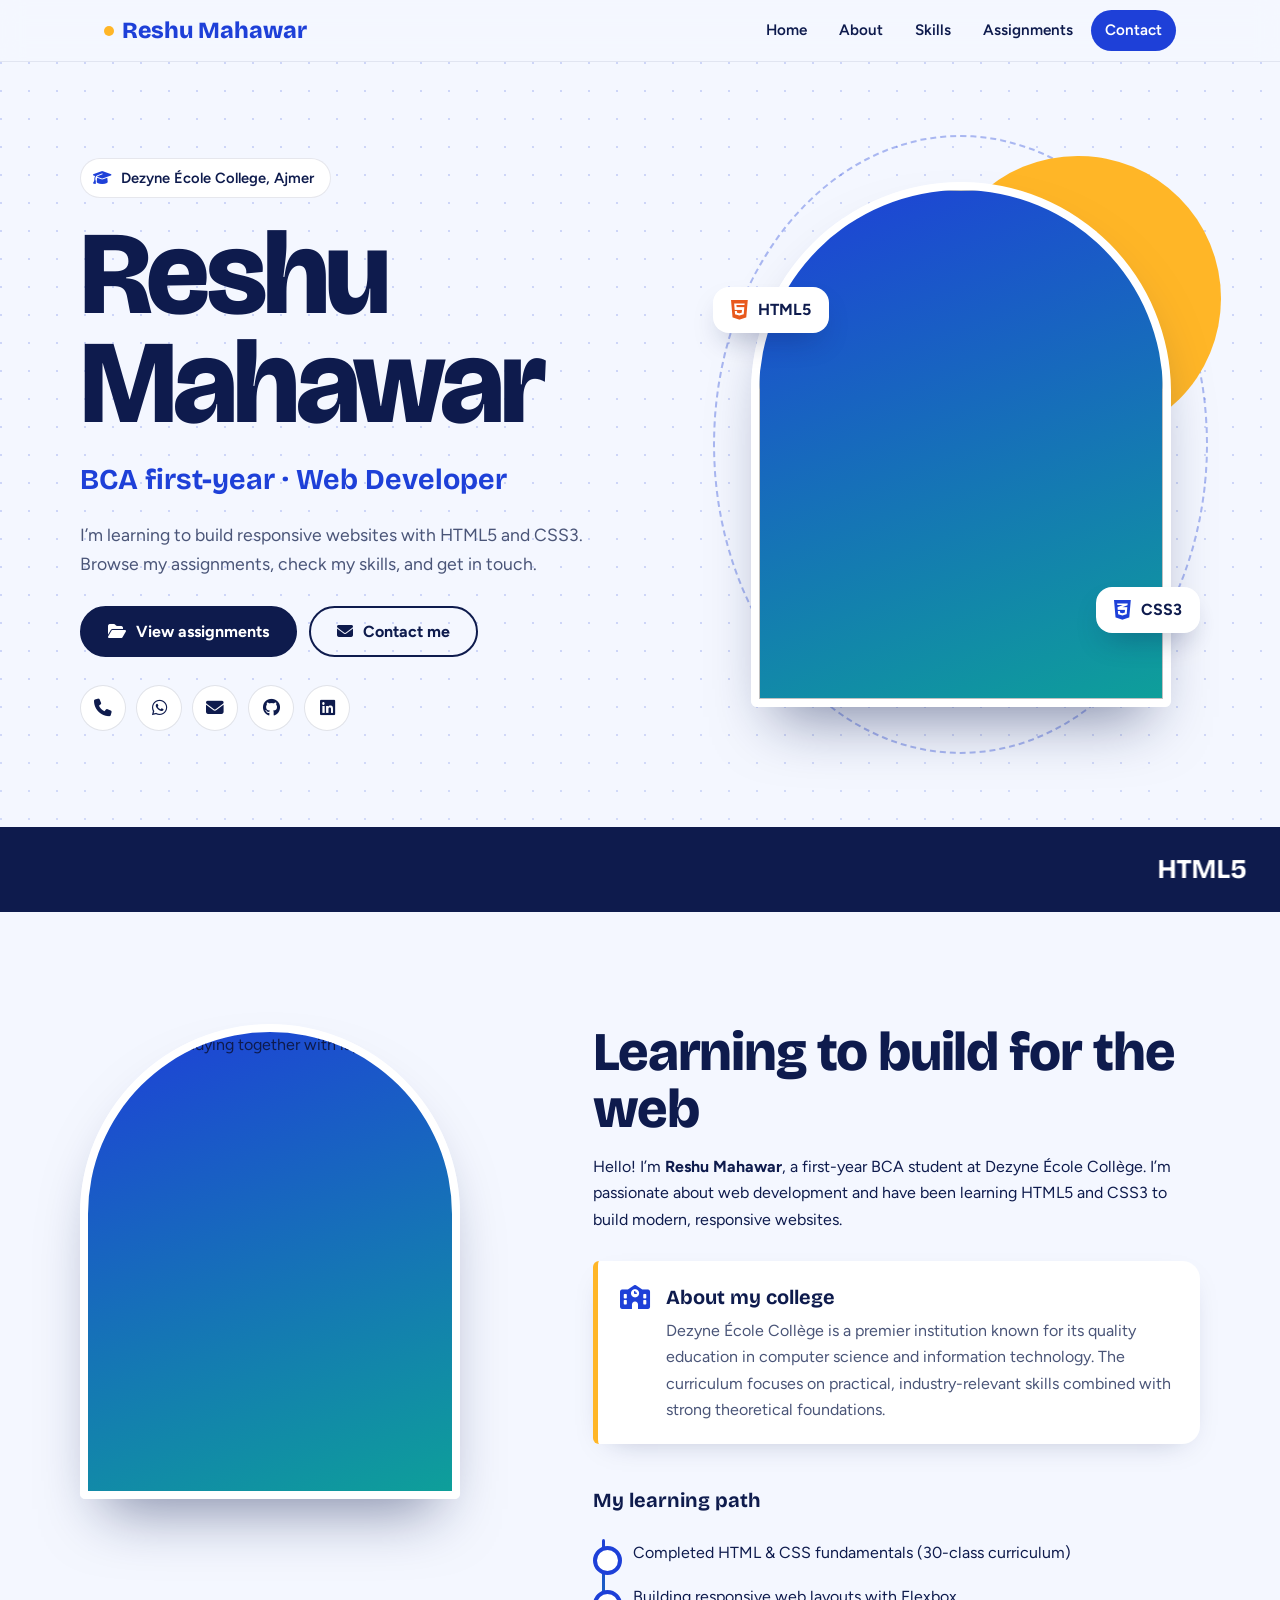
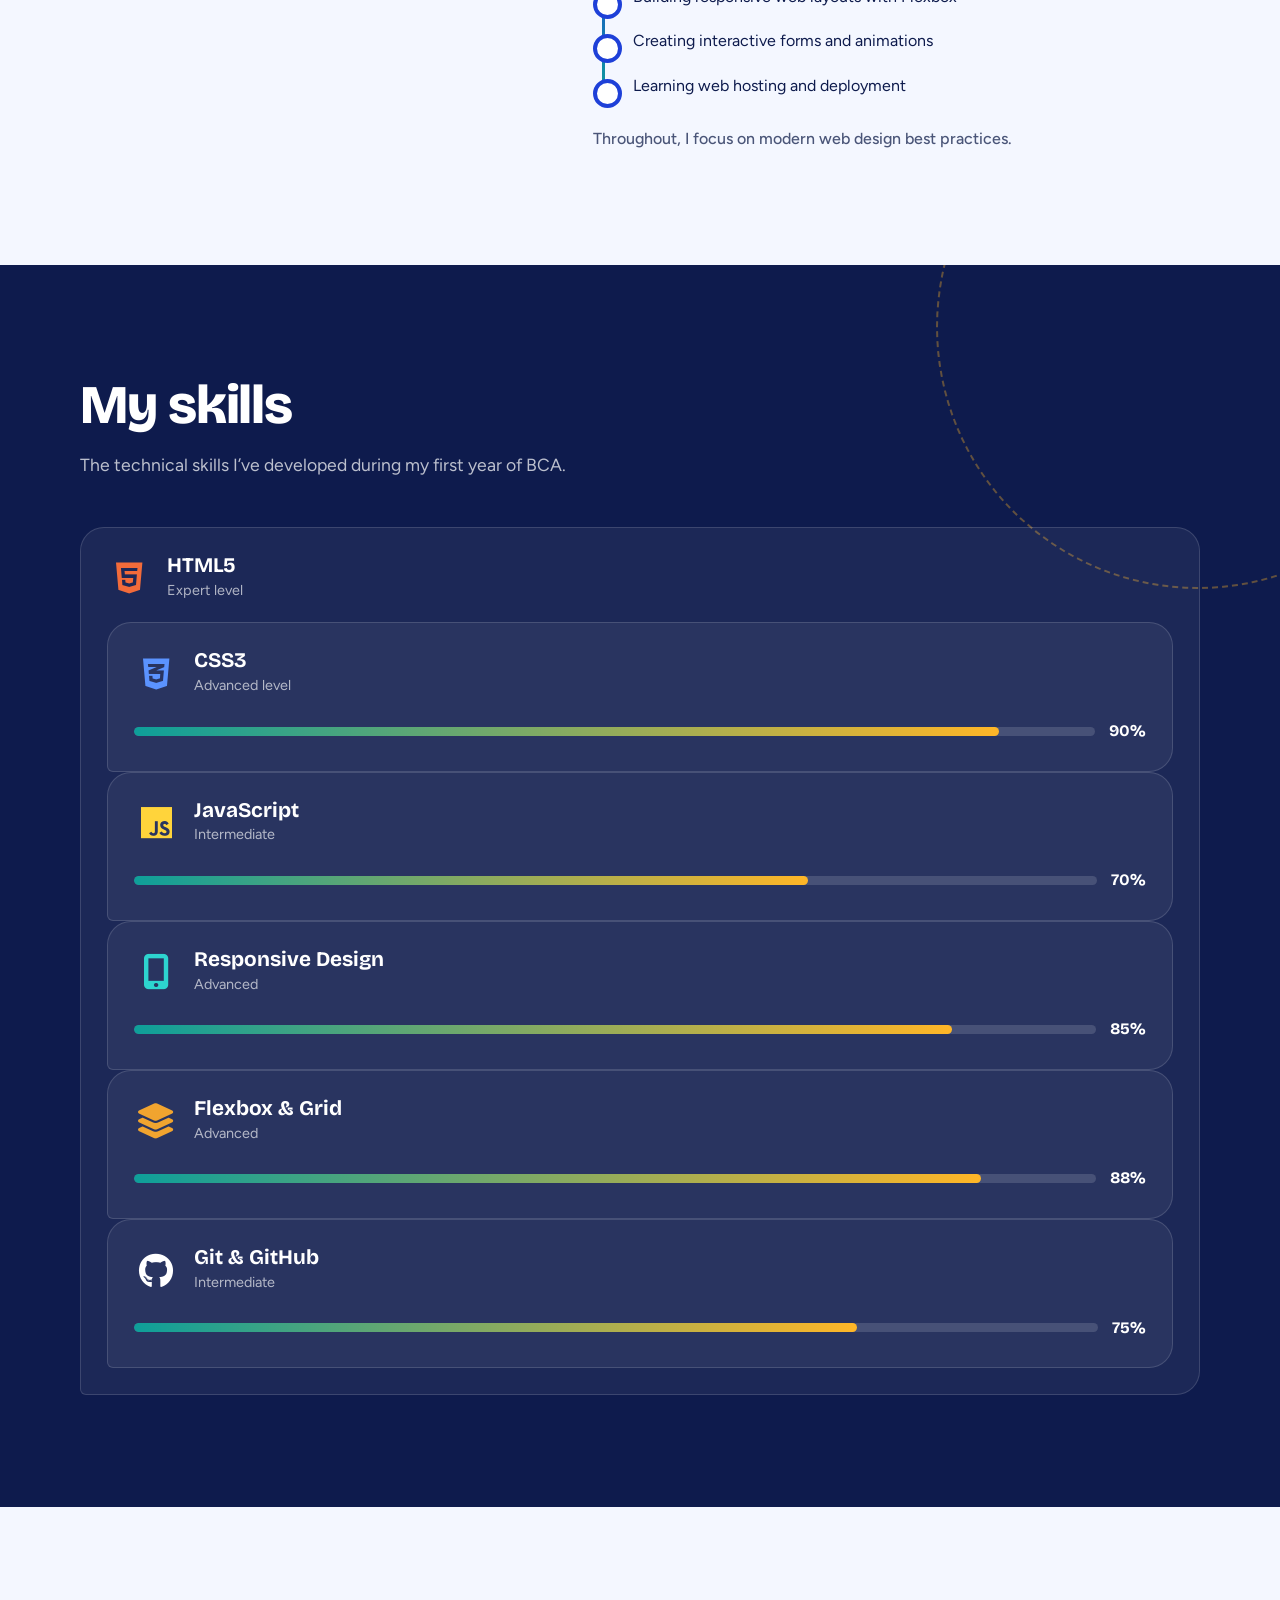
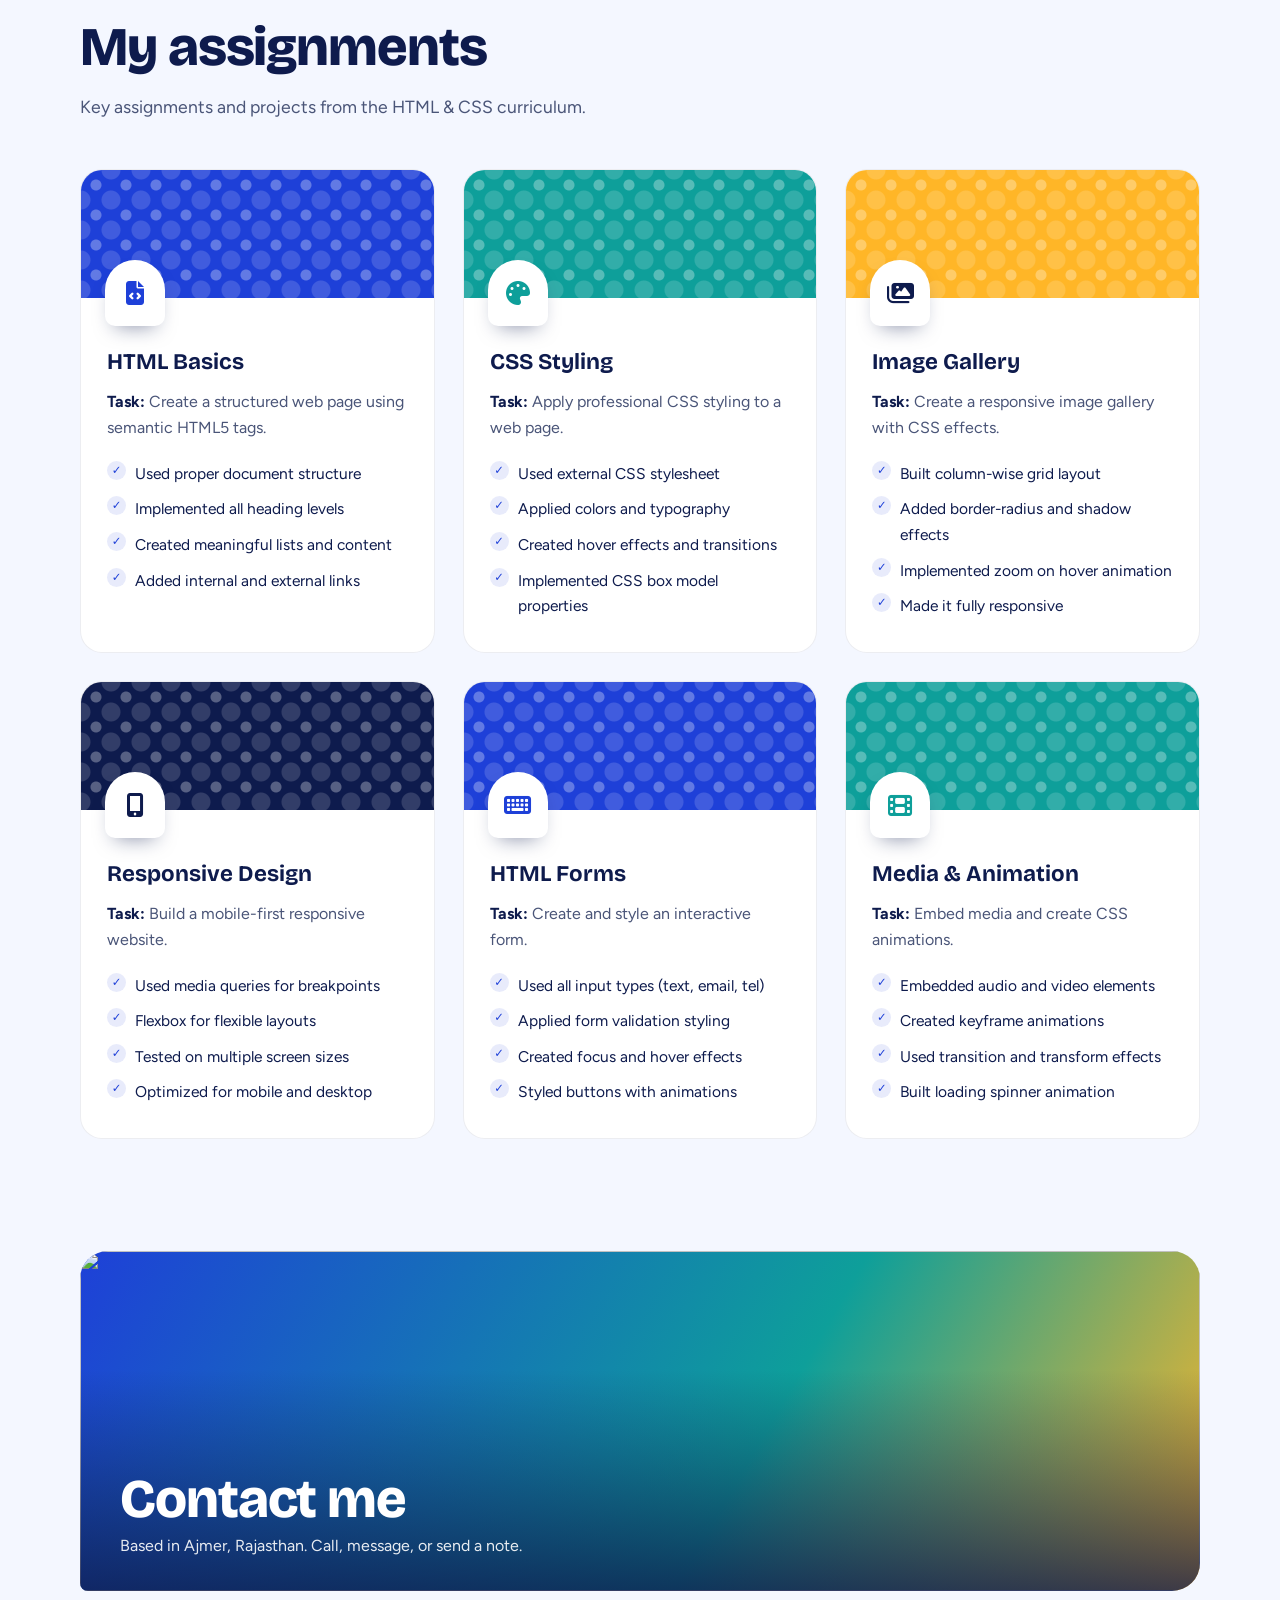
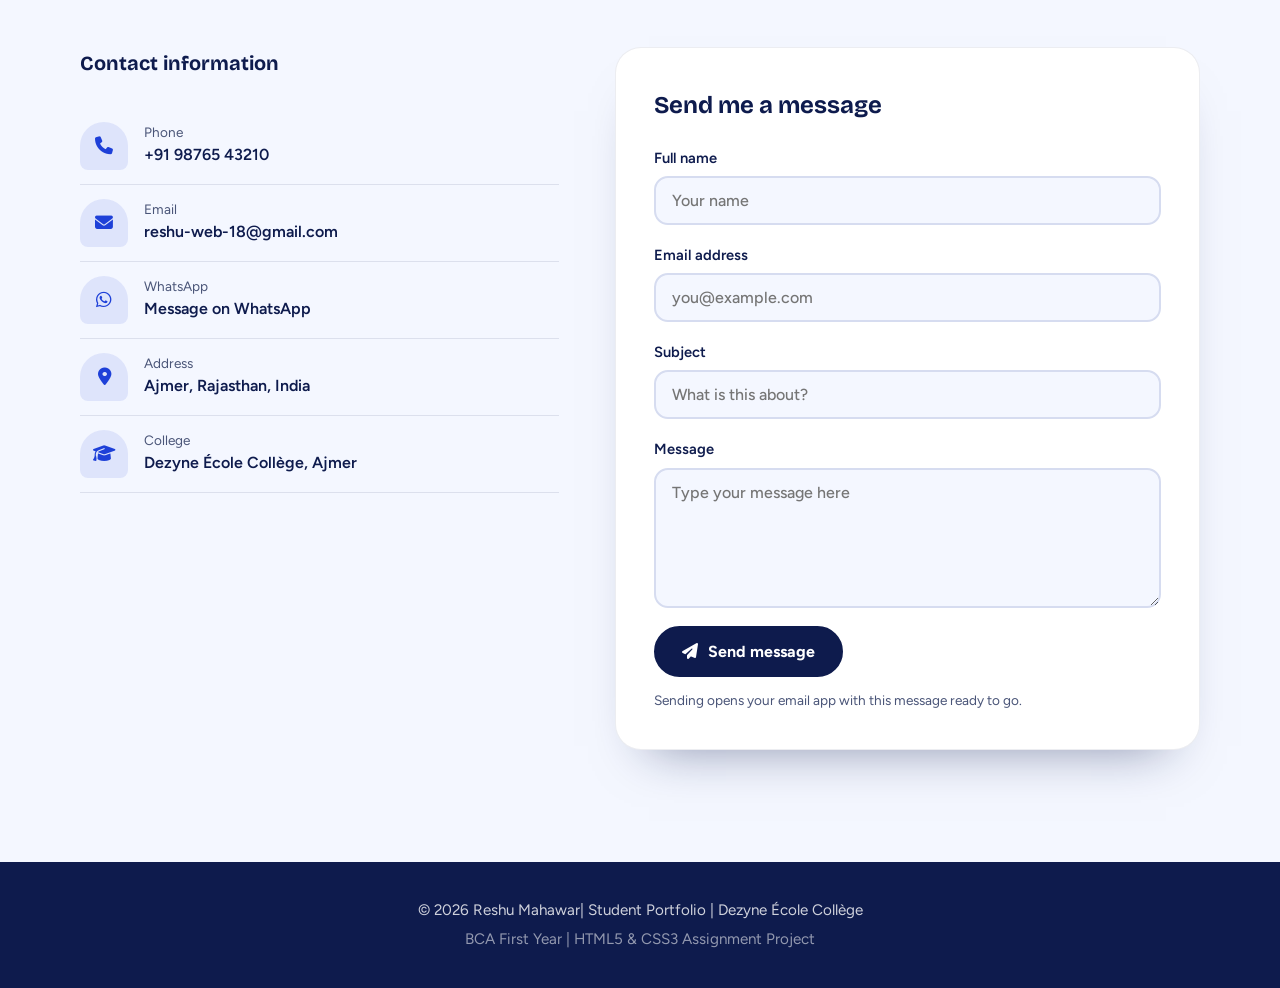
==== commit 46fd496d: "Update print statement from 'Hello' to 'Goodbye'" ====
--- a/index.html
+++ b/index.html
@@ -139,15 +139,7 @@
                 <p class="level">Expert level</p>
             </div>
         </div>
-        <div class="loading">
-            <div class="load-main">
-                <div class="fill">
-                </div>
-            </div>
-            <span class="percentage">95%
-            </span>
-        </div>
-      </div>
+        
       <div class="skill">
         <div class="skill-main">
             <i class="fab fa-css3-alt" style="color: #5B93FF;;"></i>
@@ -452,4 +444,4 @@
   <p>BCA First Year | HTML5 &amp; CSS3 Assignment Project</p>
 </footer>
 </body>
-</html>+</html>
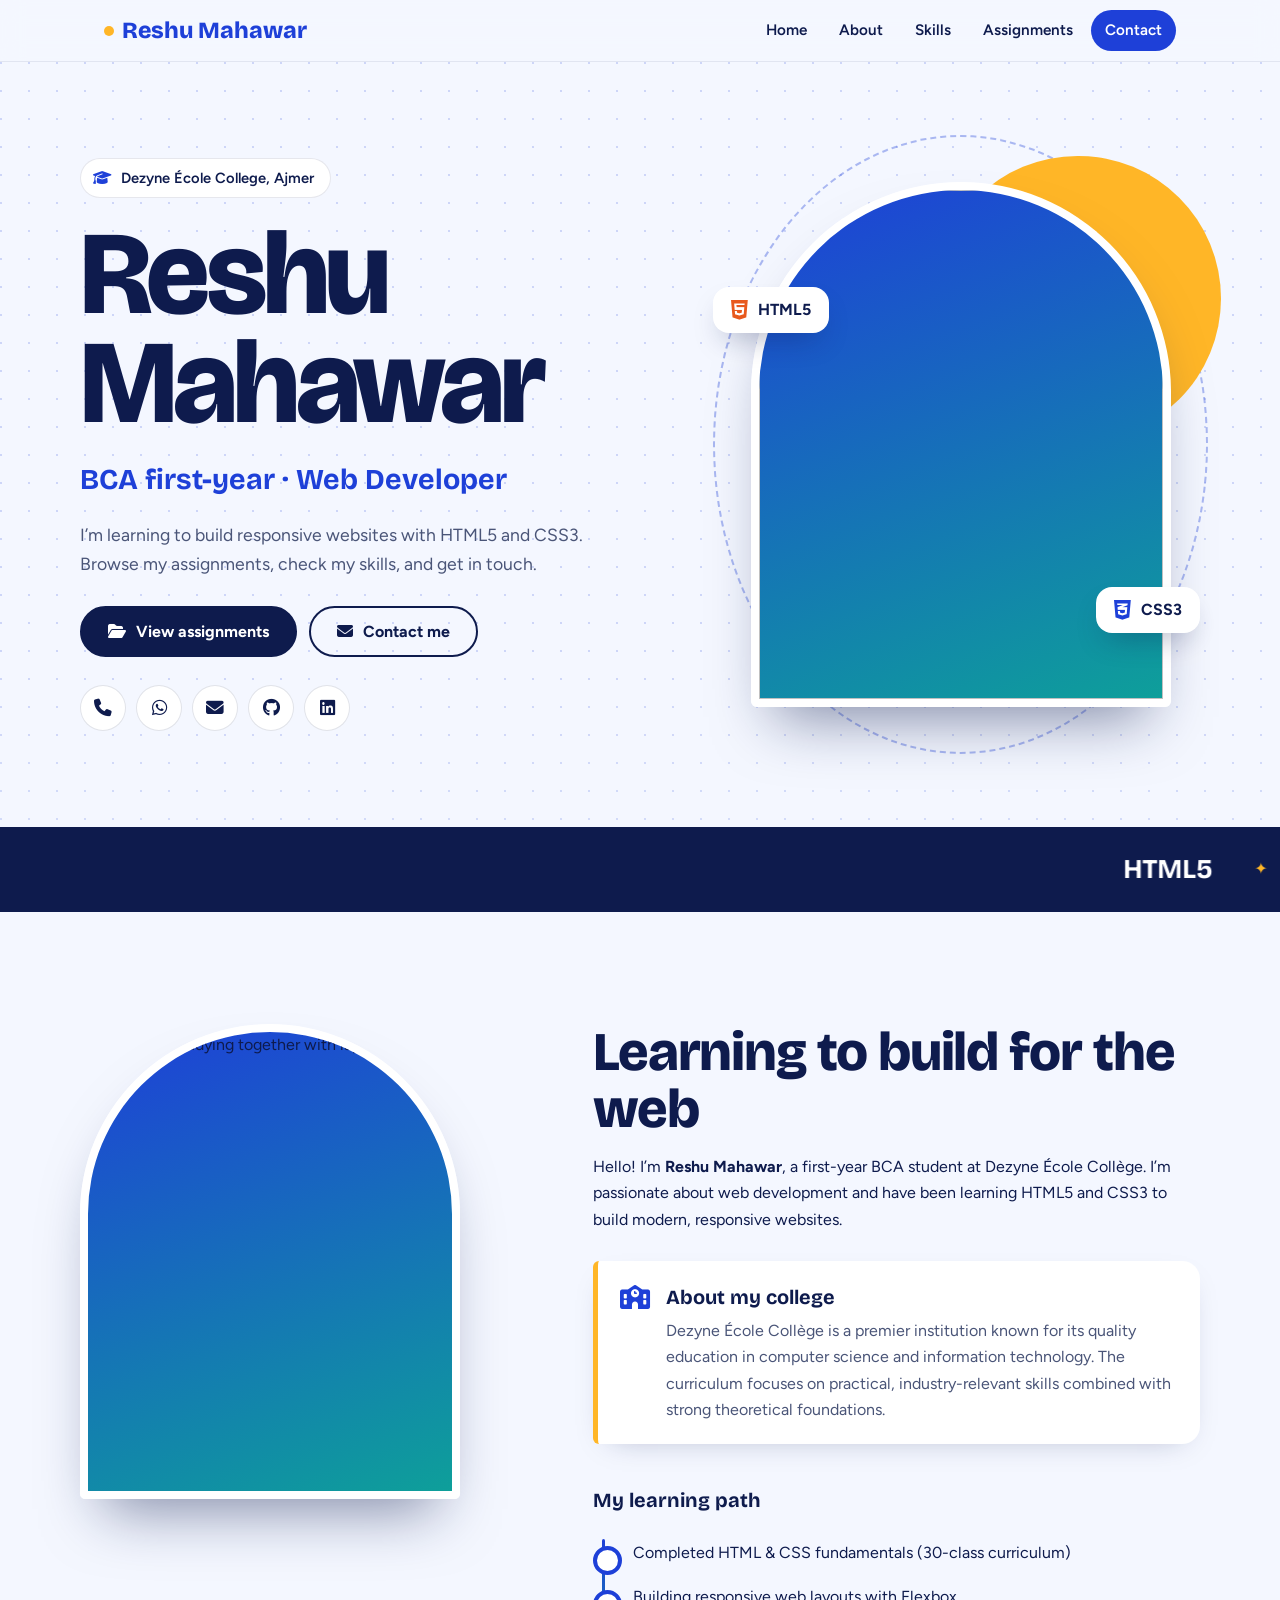
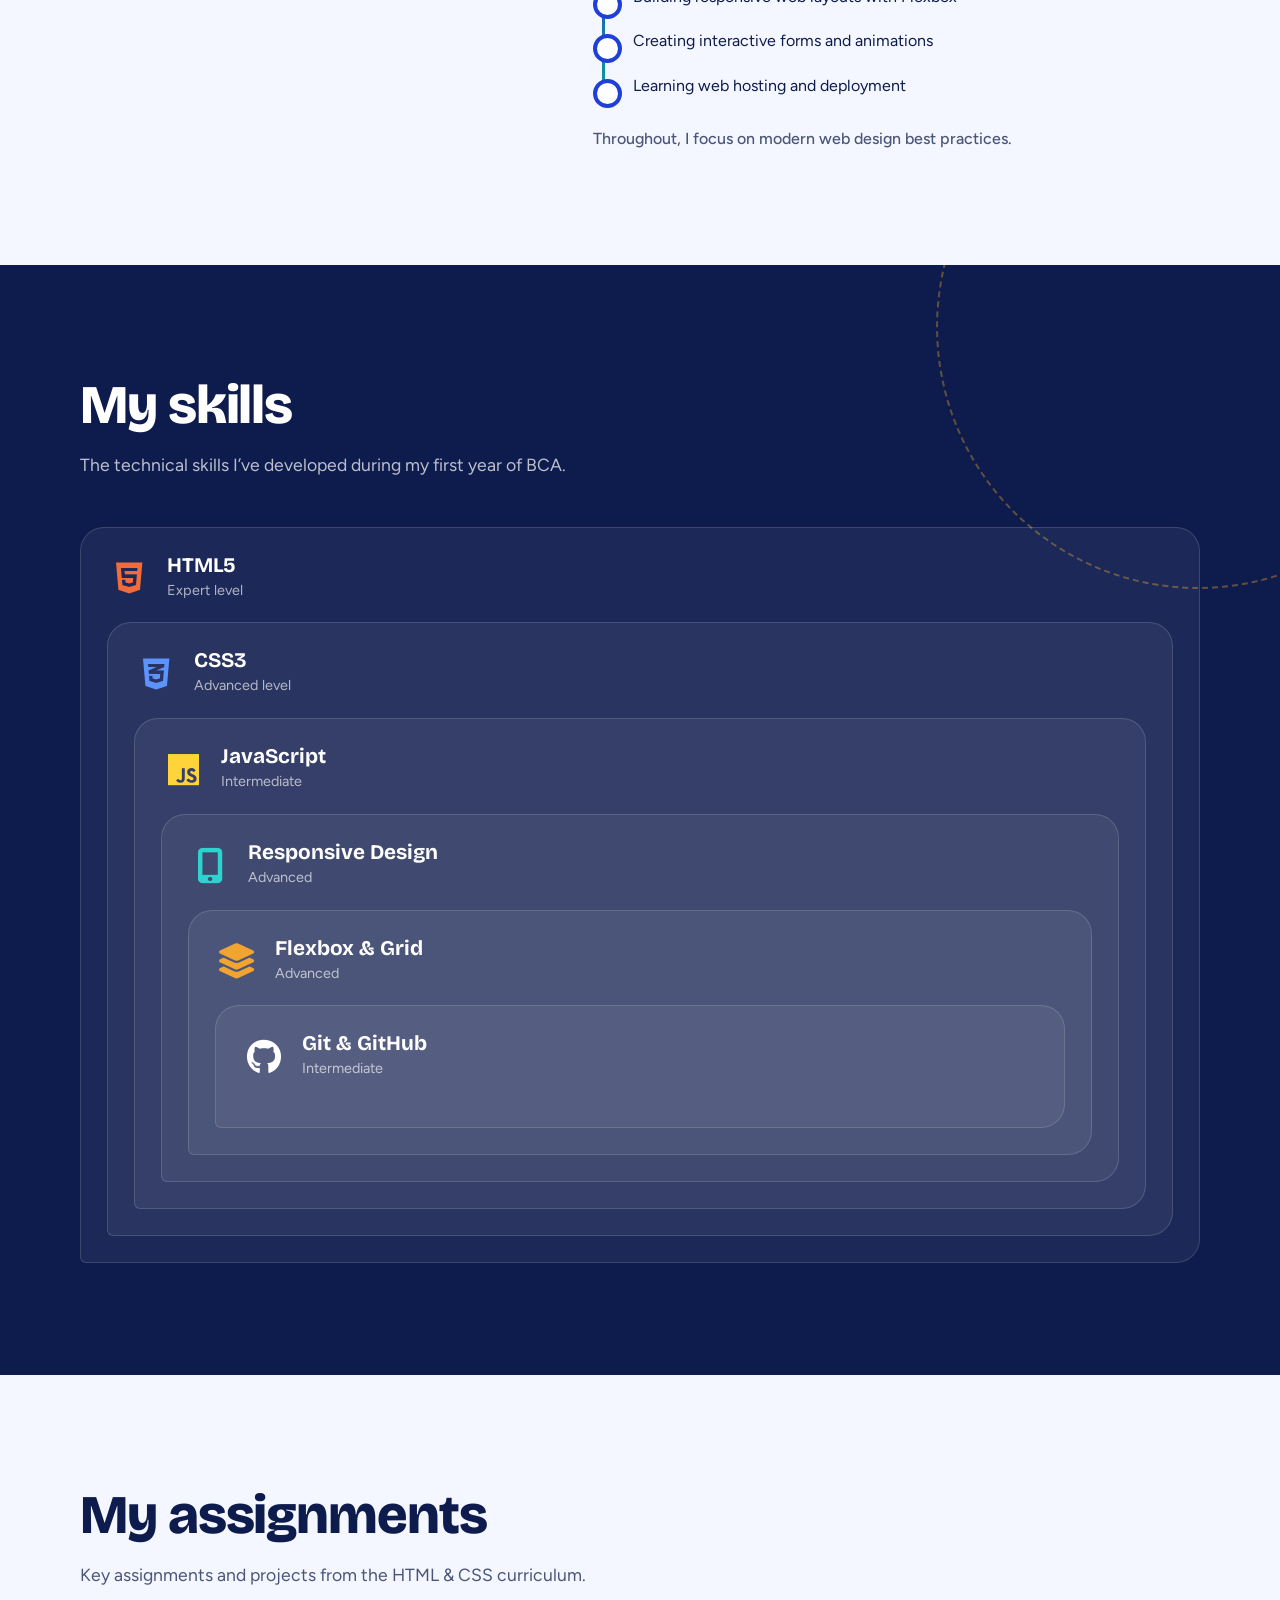
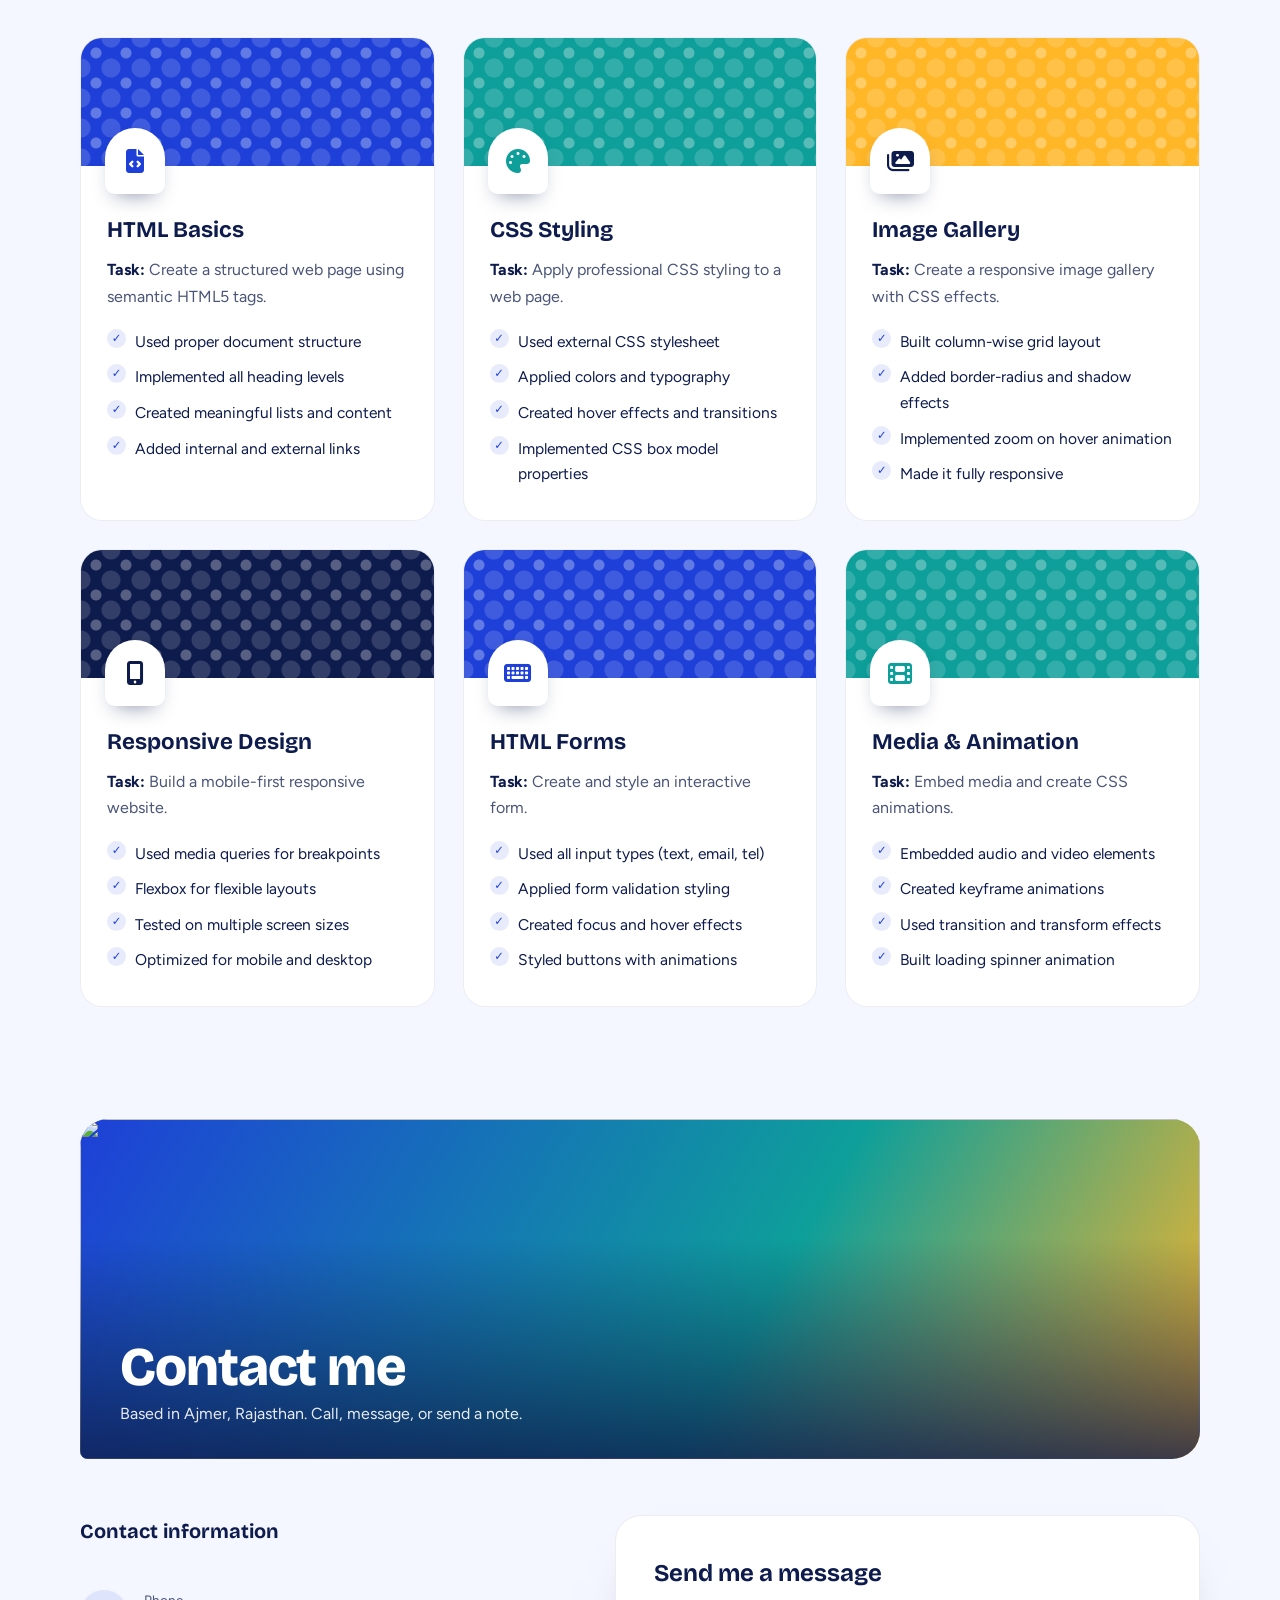
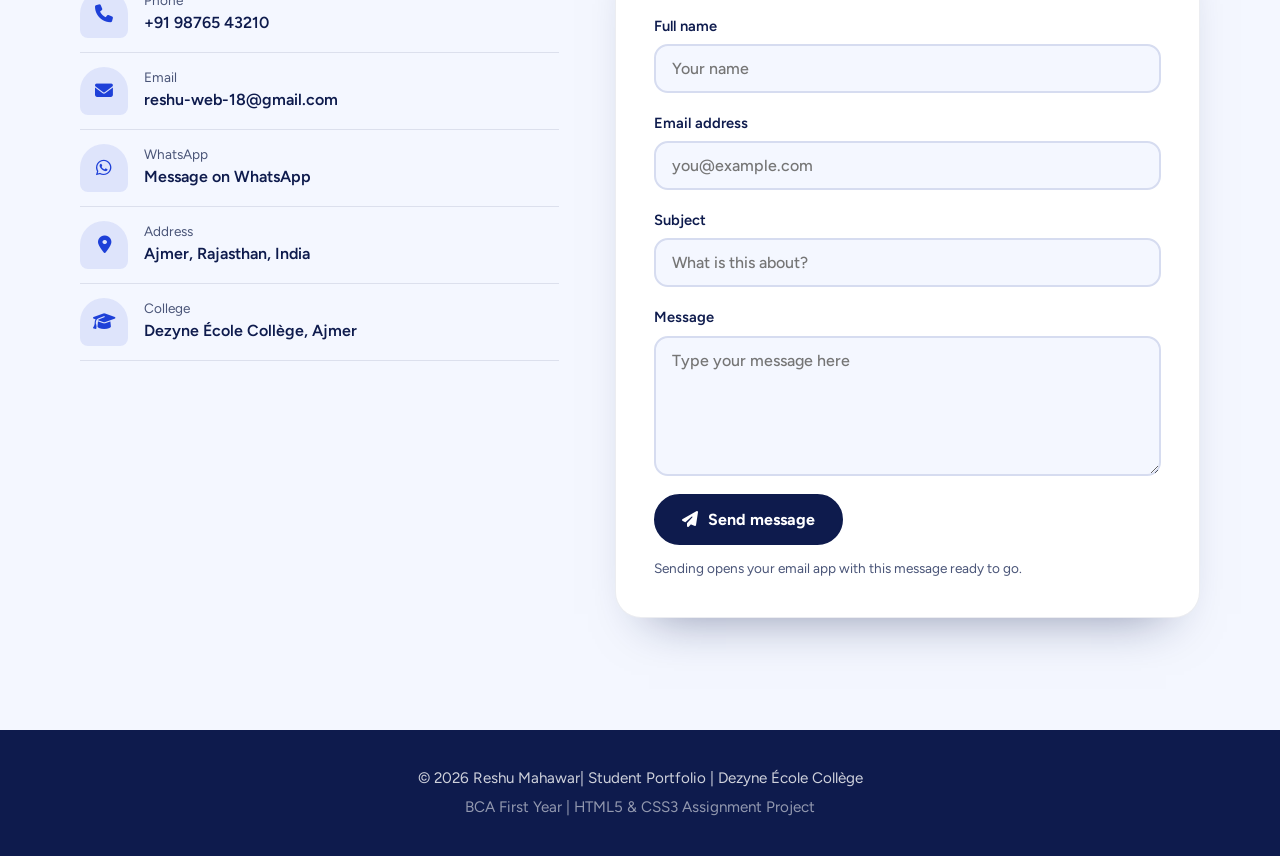
==== commit 64806961: "Update print statement from 'Hello' to 'Goodbye'" ====
--- a/index.html
+++ b/index.html
@@ -148,15 +148,7 @@
                 <p class="level">Advanced level</p>
             </div>
         </div>
-        <div class="loading">
-            <div class="load-main">
-                <div class="fill f2">
-                </div>
-            </div>
-            <span class="percentage">90%
-            </span>
-        </div>
-      </div>
+        
       <div class="skill">
         <div class="skill-main">
             <i class="fab fa-js" style="color: #FFD43B;;"></i>
@@ -165,15 +157,7 @@
                 <p class="level">Intermediate</p>
             </div>
         </div>
-        <div class="loading">
-            <div class="load-main">
-                <div class="fill f3">
-                </div>
-            </div>
-            <span class="percentage">70%
-            </span>
-        </div>
-      </div>
+        
       <div class="skill">
         <div class="skill-main">
             <i class="fas fa-mobile-alt" style="color: #2DD4CF;"></i>
@@ -182,15 +166,7 @@
                 <p class="level">Advanced</p>
             </div>
         </div>
-        <div class="loading">
-            <div class="load-main">
-                <div class="fill f4">
-                </div>
-            </div>
-            <span class="percentage">85%
-            </span>
-        </div>
-      </div>
+        
       <div class="skill">
         <div class="skill-main">
             <i class="fas fa-layer-group" style="color: #f1a42f;"></i>
@@ -199,15 +175,7 @@
                 <p class="level">Advanced</p>
             </div>
         </div>
-        <div class="loading">
-            <div class="load-main">
-                <div class="fill f5">
-                </div>
-            </div>
-            <span class="percentage">88%
-            </span>
-        </div>
-      </div>
+        
       <div class="skill">
         <div class="skill-main">
             <i class="fab fa-github" style="color: white;"></i>
@@ -216,17 +184,9 @@
                 <p class="level">Intermediate</p>
             </div>
         </div>
-        <div class="loading">
-            <div class="load-main">
-                <div class="fill f6">
-                </div>
-            </div>
-            <span class="percentage">75%
-            </span>
-        </div>
-      </div>
-    </div>
-  </div>
+        
+    </div>
+  
 </section>
 <section class="assignment" id="myassignments">
   <div class="assignment-grid">
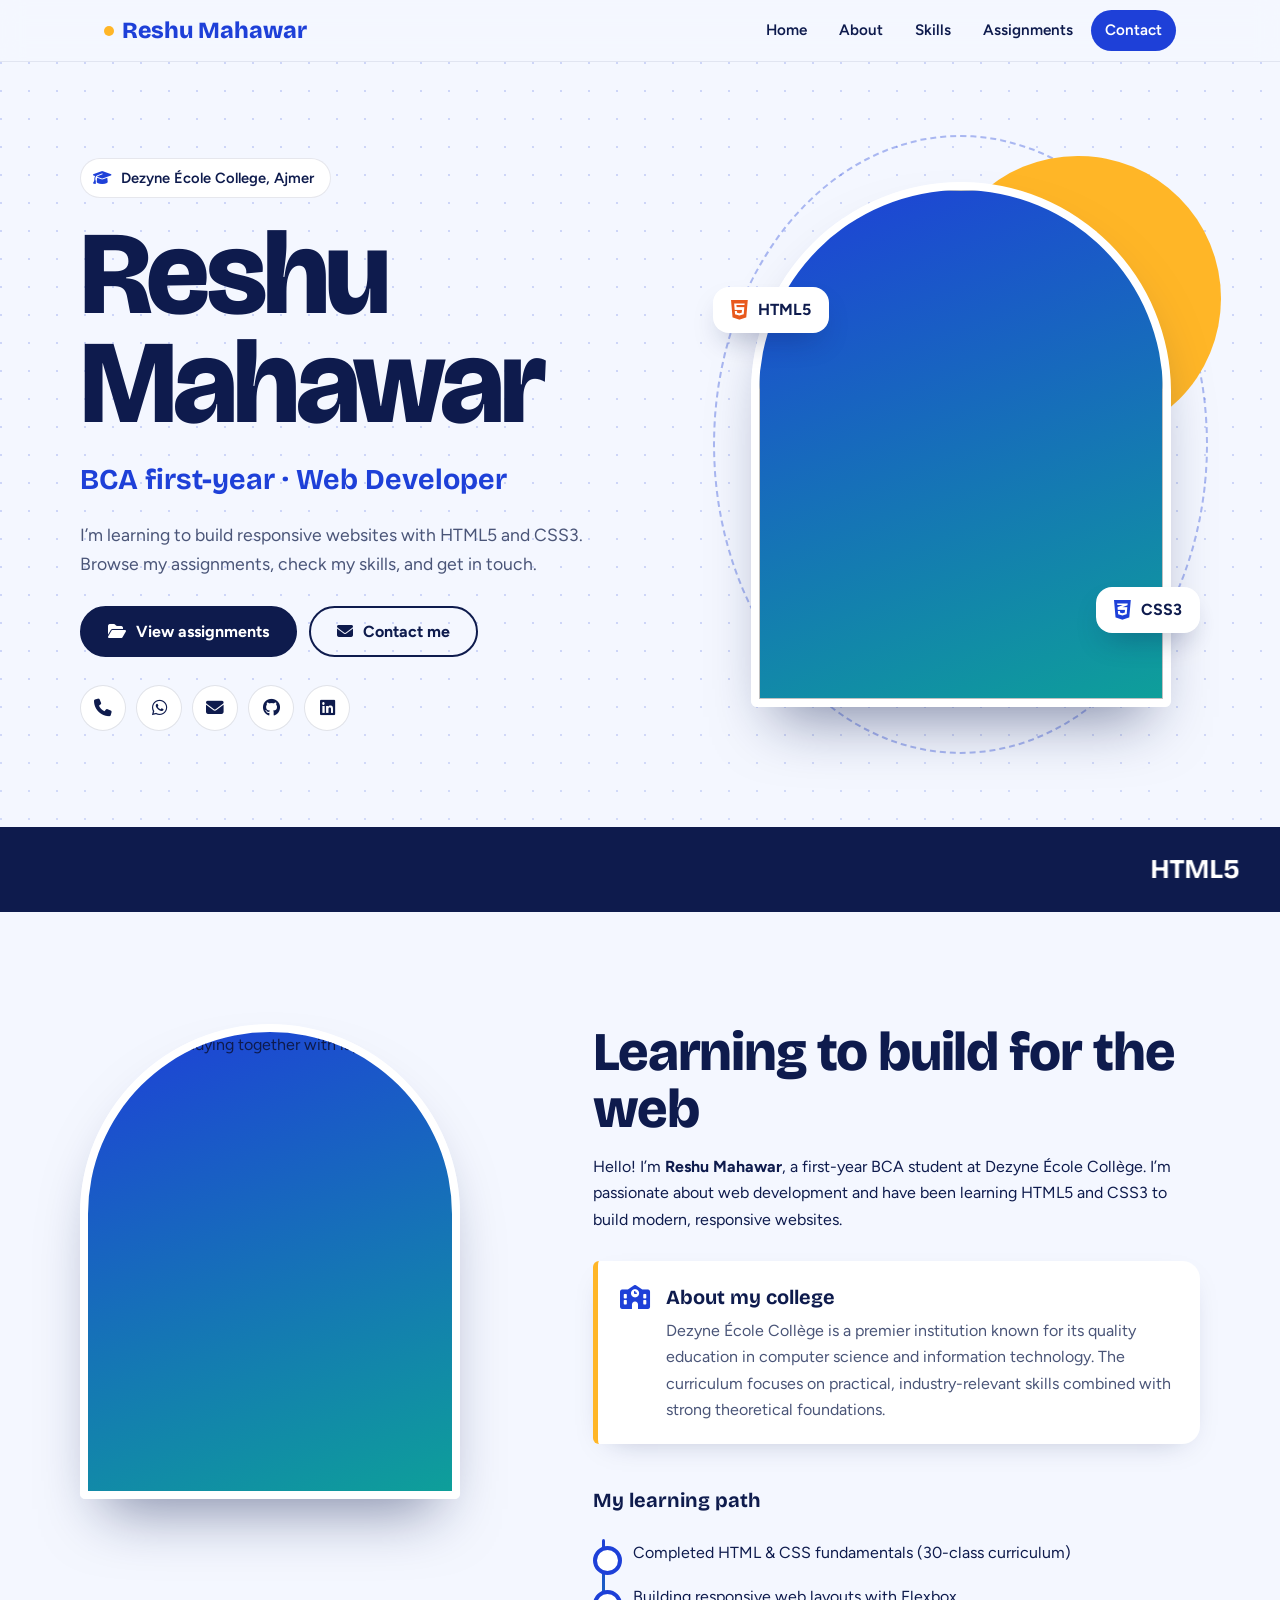
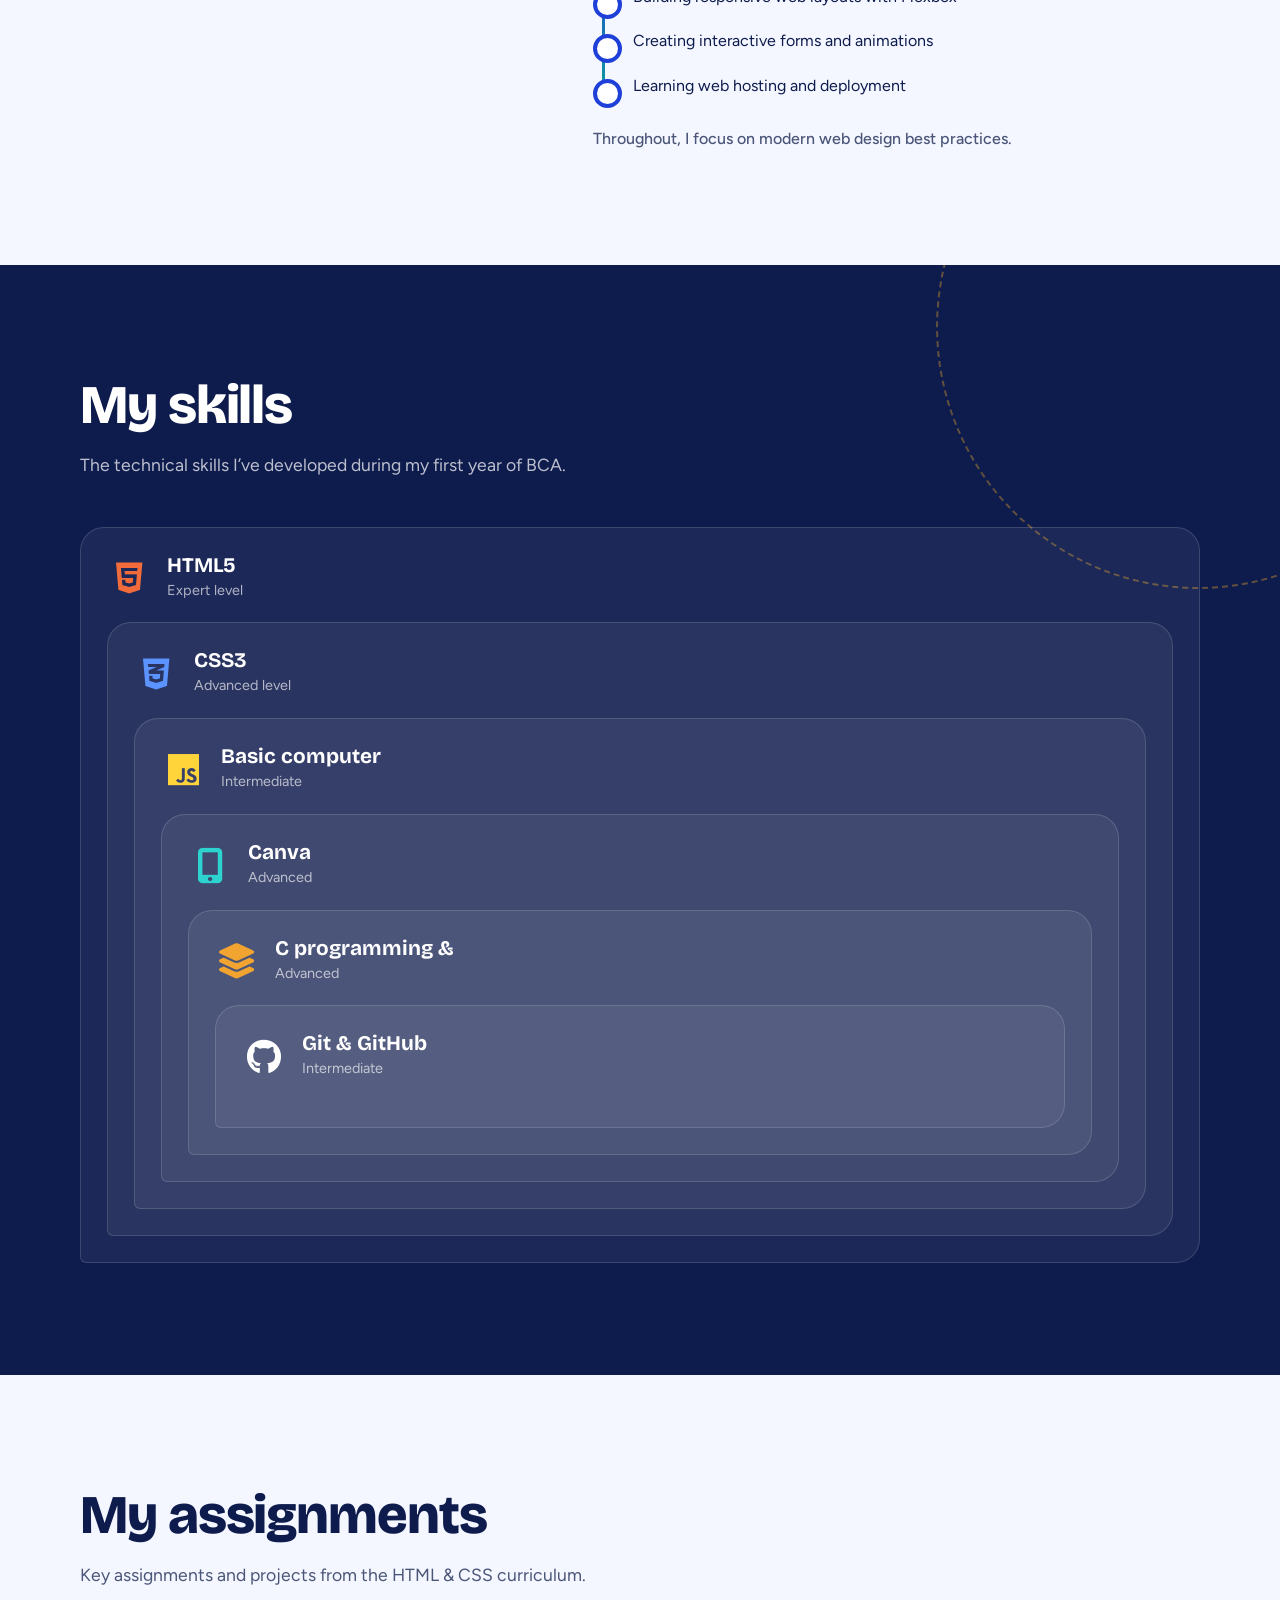
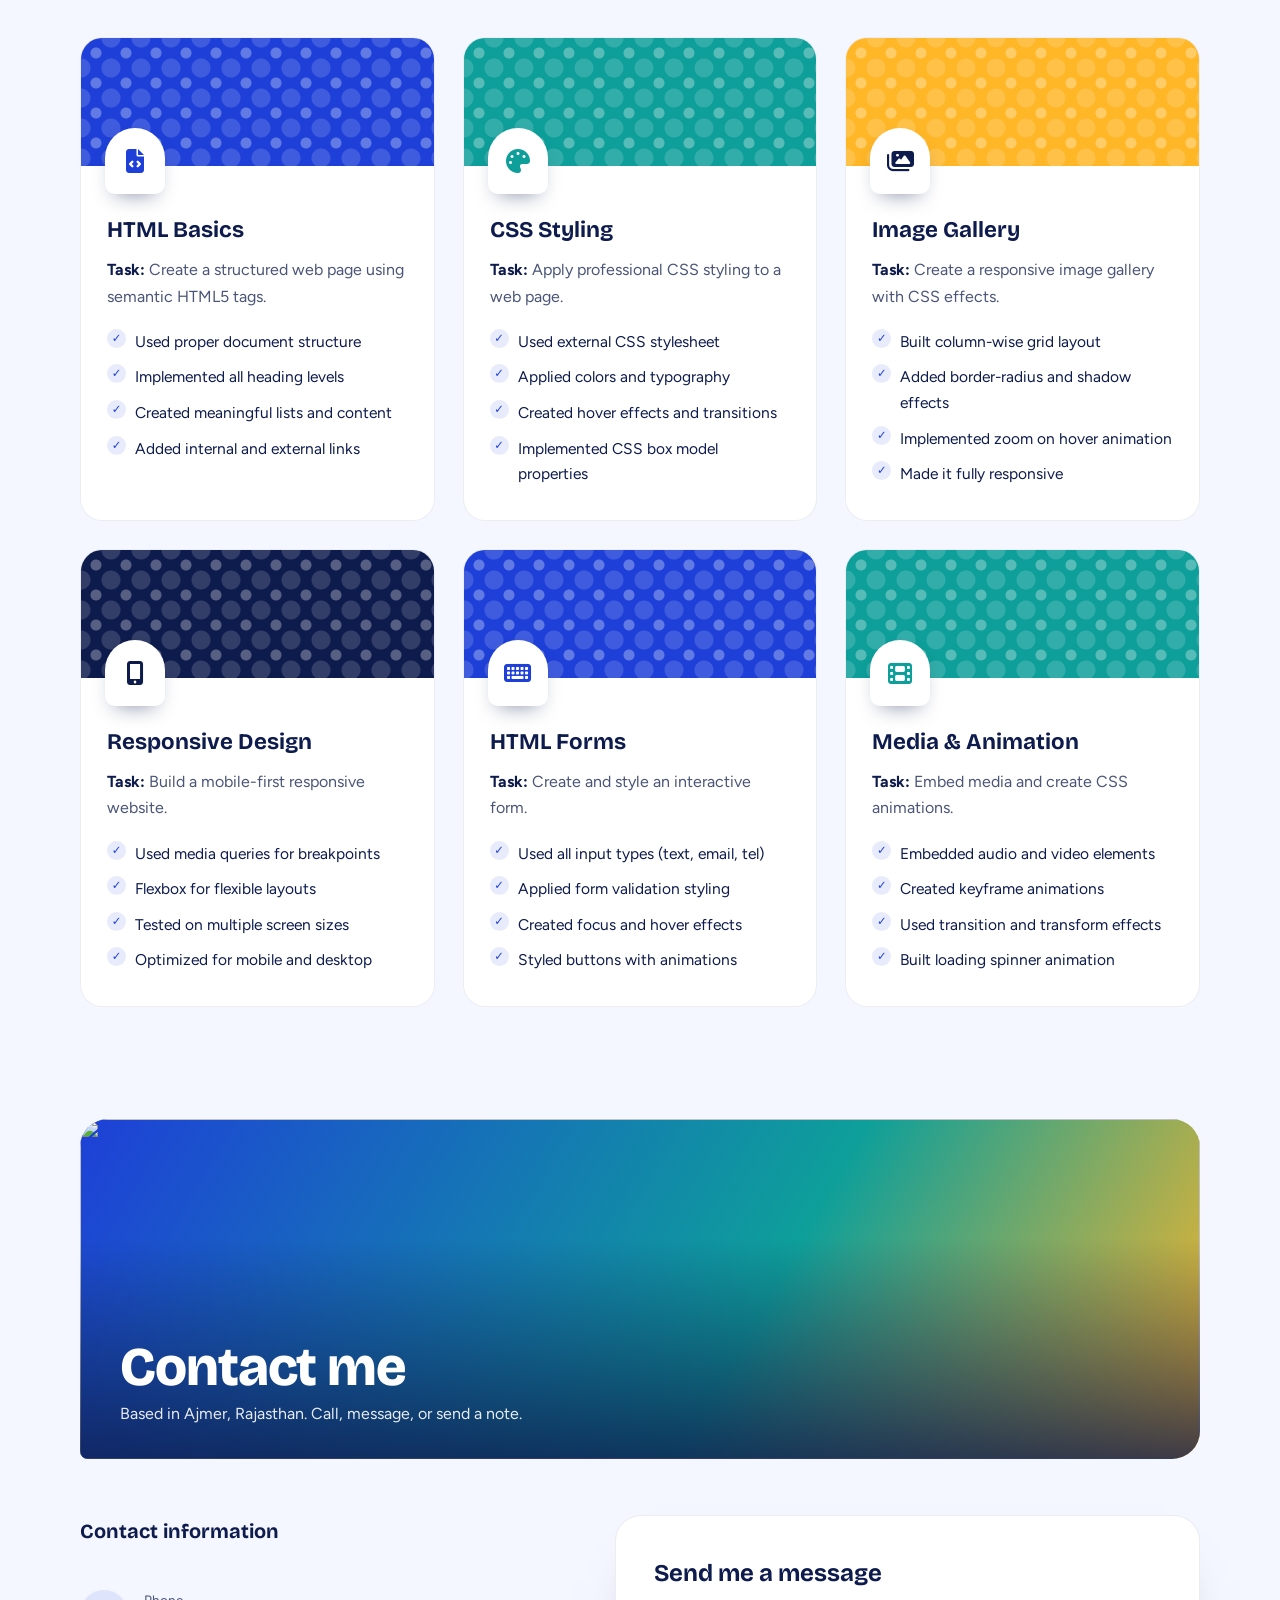
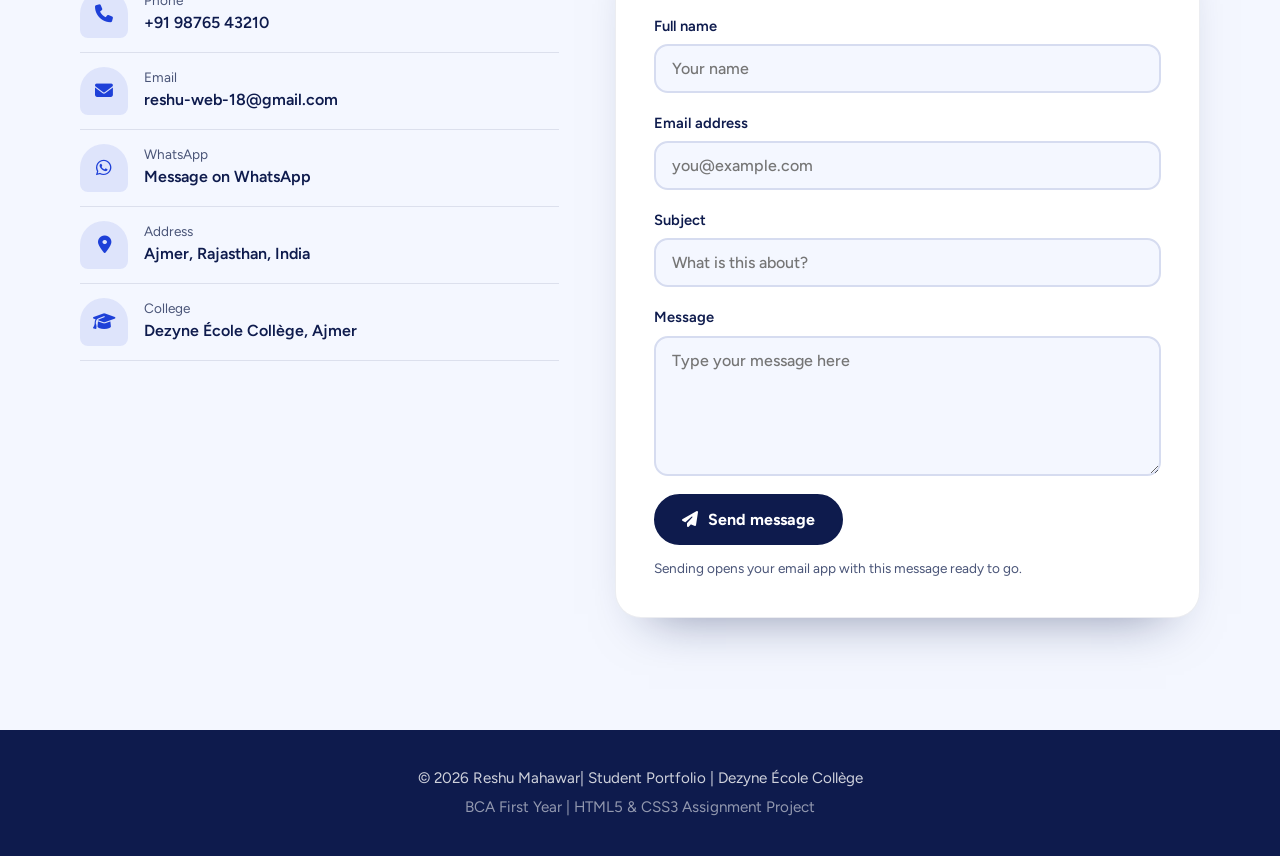
==== commit 36502066: "Update index.html" ====
--- a/index.html
+++ b/index.html
@@ -153,7 +153,7 @@
         <div class="skill-main">
             <i class="fab fa-js" style="color: #FFD43B;;"></i>
             <div class="js">
-                <h3>JavaScript</h3>
+                <h3>Basic computer</h3>
                 <p class="level">Intermediate</p>
             </div>
         </div>
@@ -162,7 +162,7 @@
         <div class="skill-main">
             <i class="fas fa-mobile-alt" style="color: #2DD4CF;"></i>
             <div class="responsive">
-                <h3>Responsive Design</h3>
+                <h3>Canva</h3>
                 <p class="level">Advanced</p>
             </div>
         </div>
@@ -171,7 +171,7 @@
         <div class="skill-main">
             <i class="fas fa-layer-group" style="color: #f1a42f;"></i>
             <div class="flex">
-                <h3>Flexbox &amp; Grid</h3>
+                <h3>C programming &amp;</h3>
                 <p class="level">Advanced</p>
             </div>
         </div>
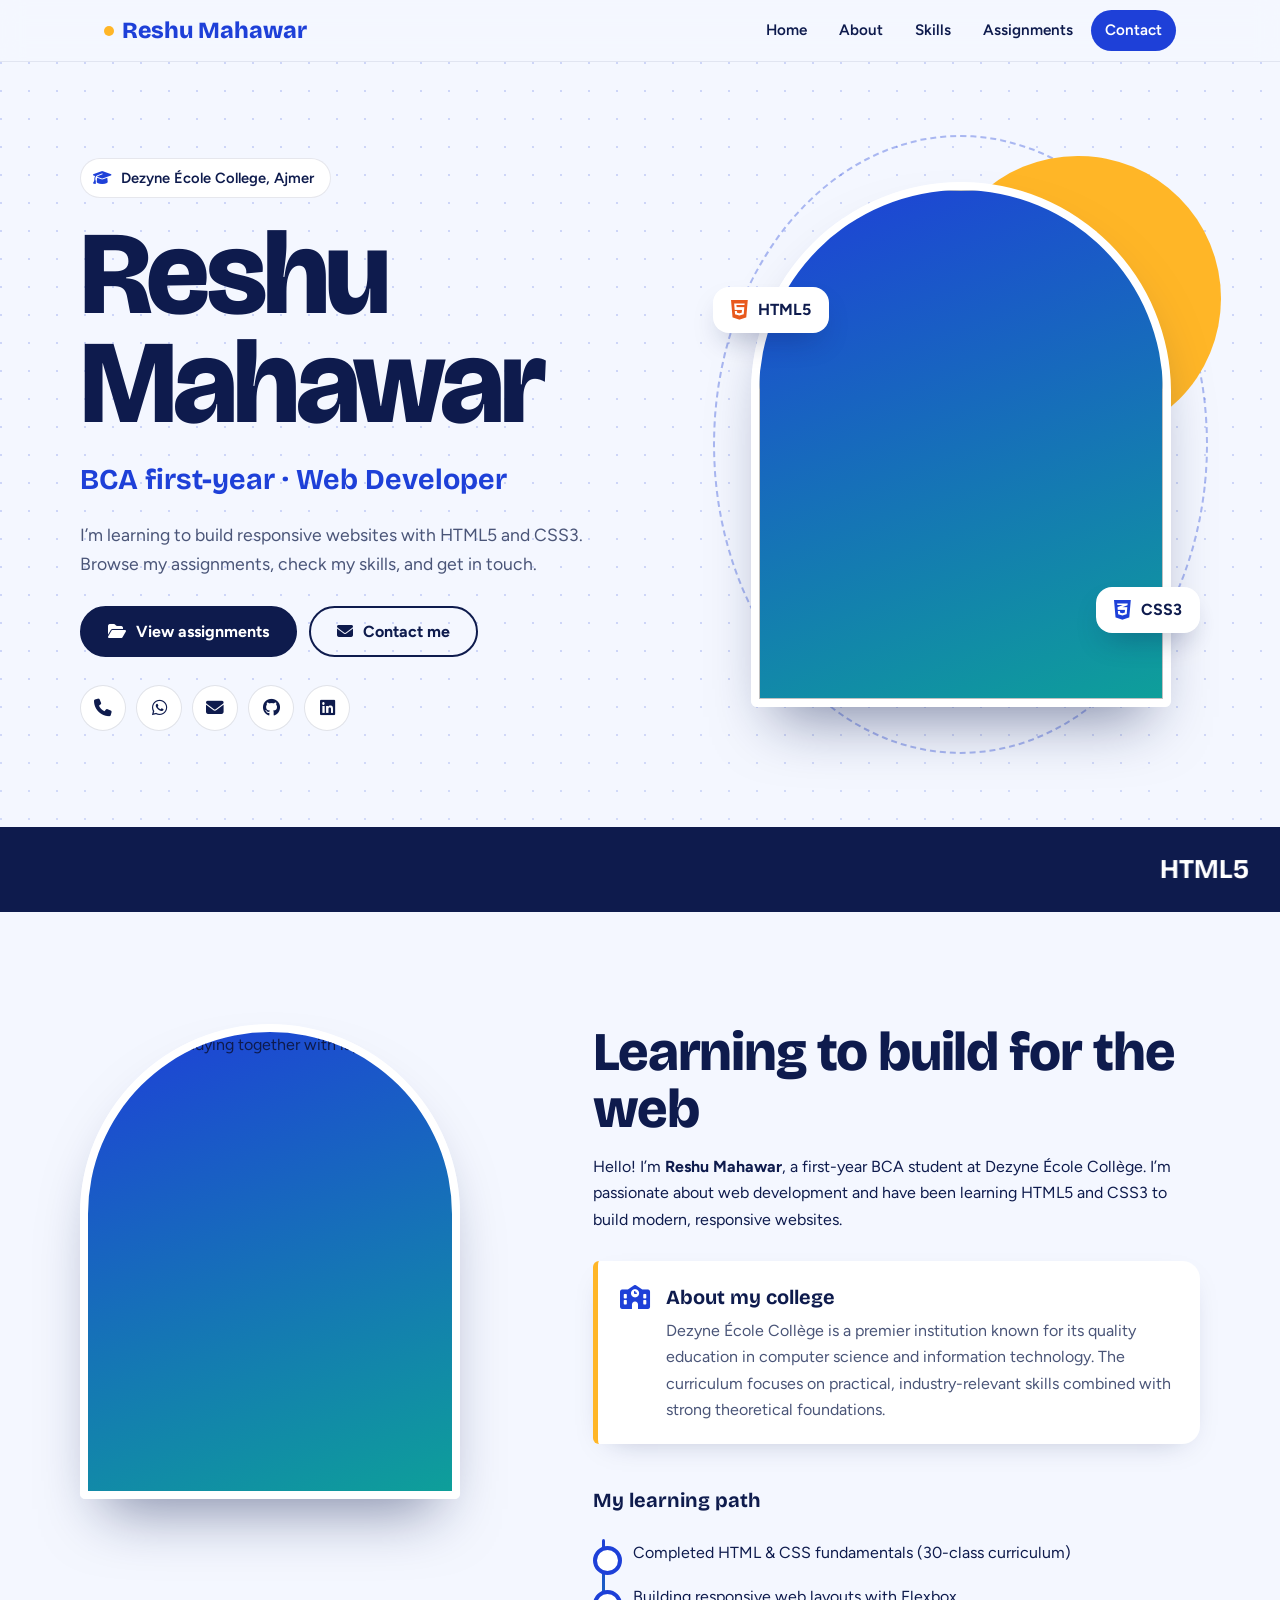
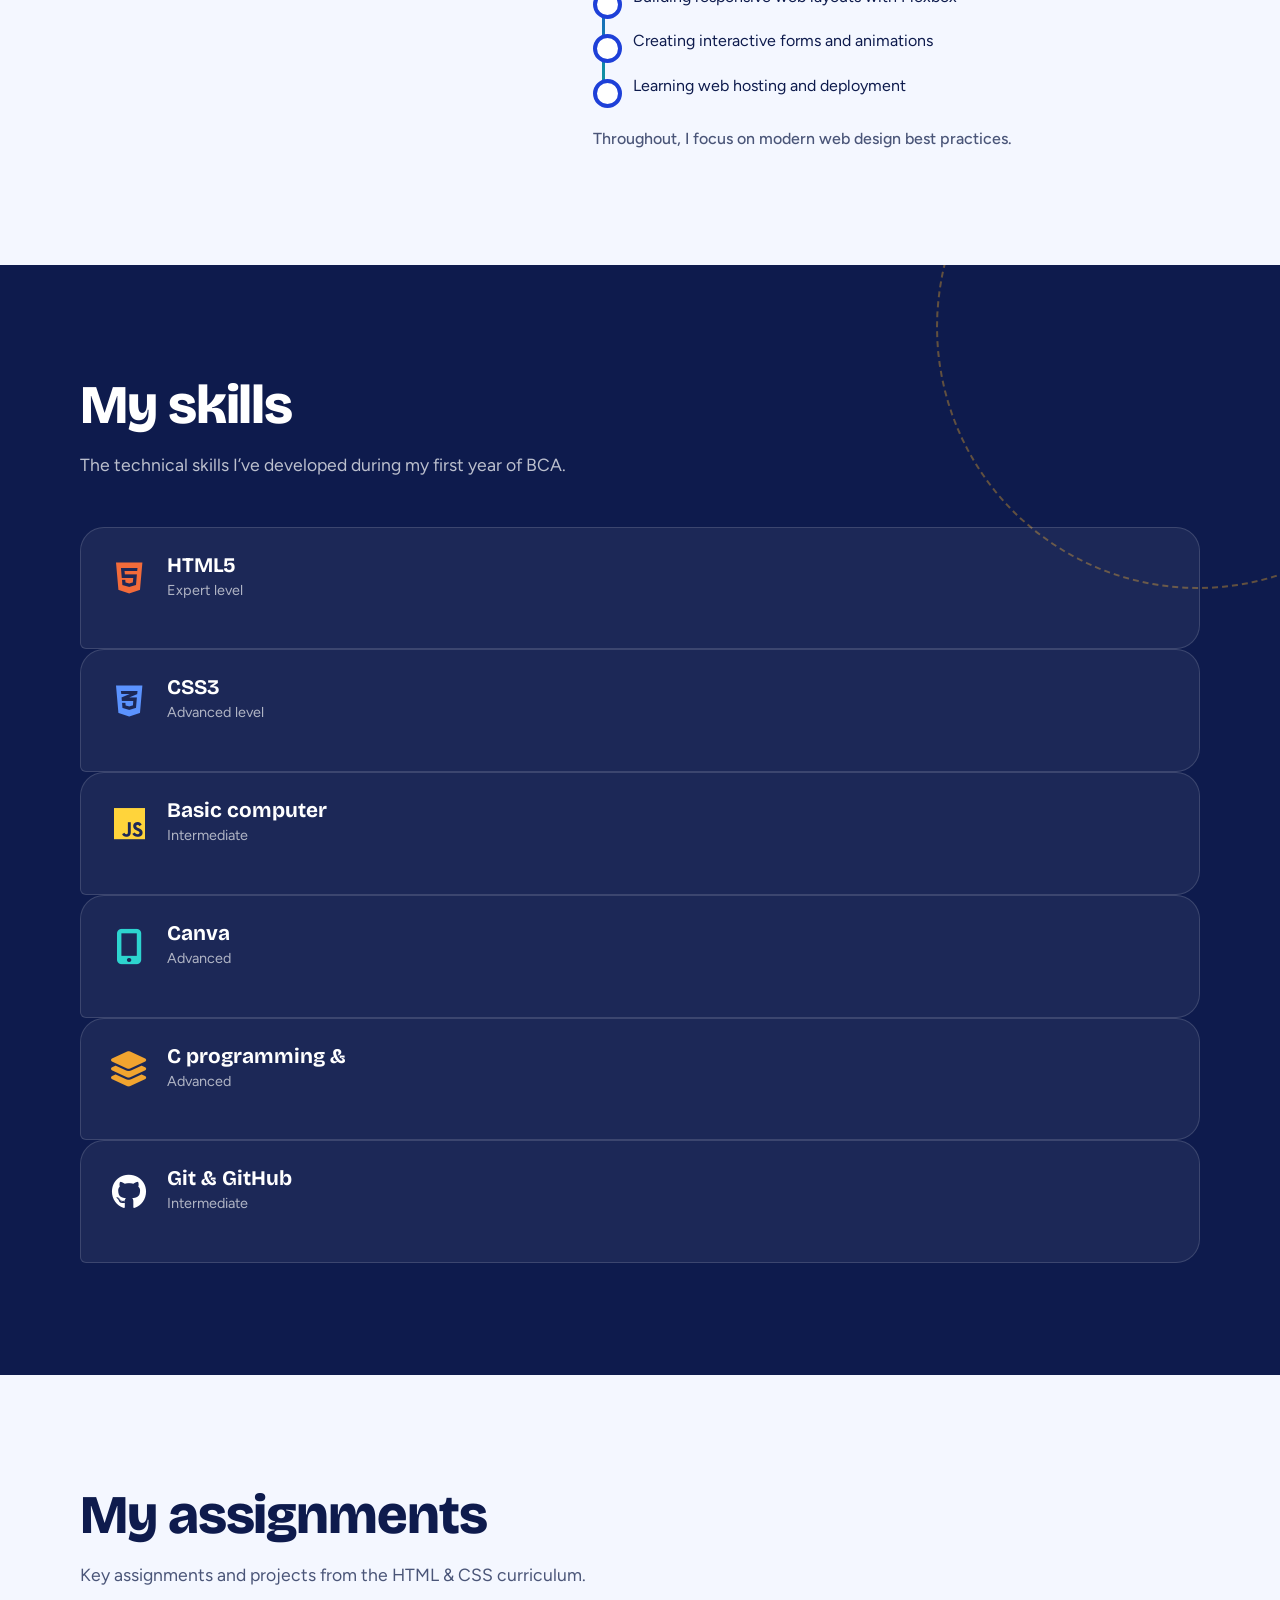
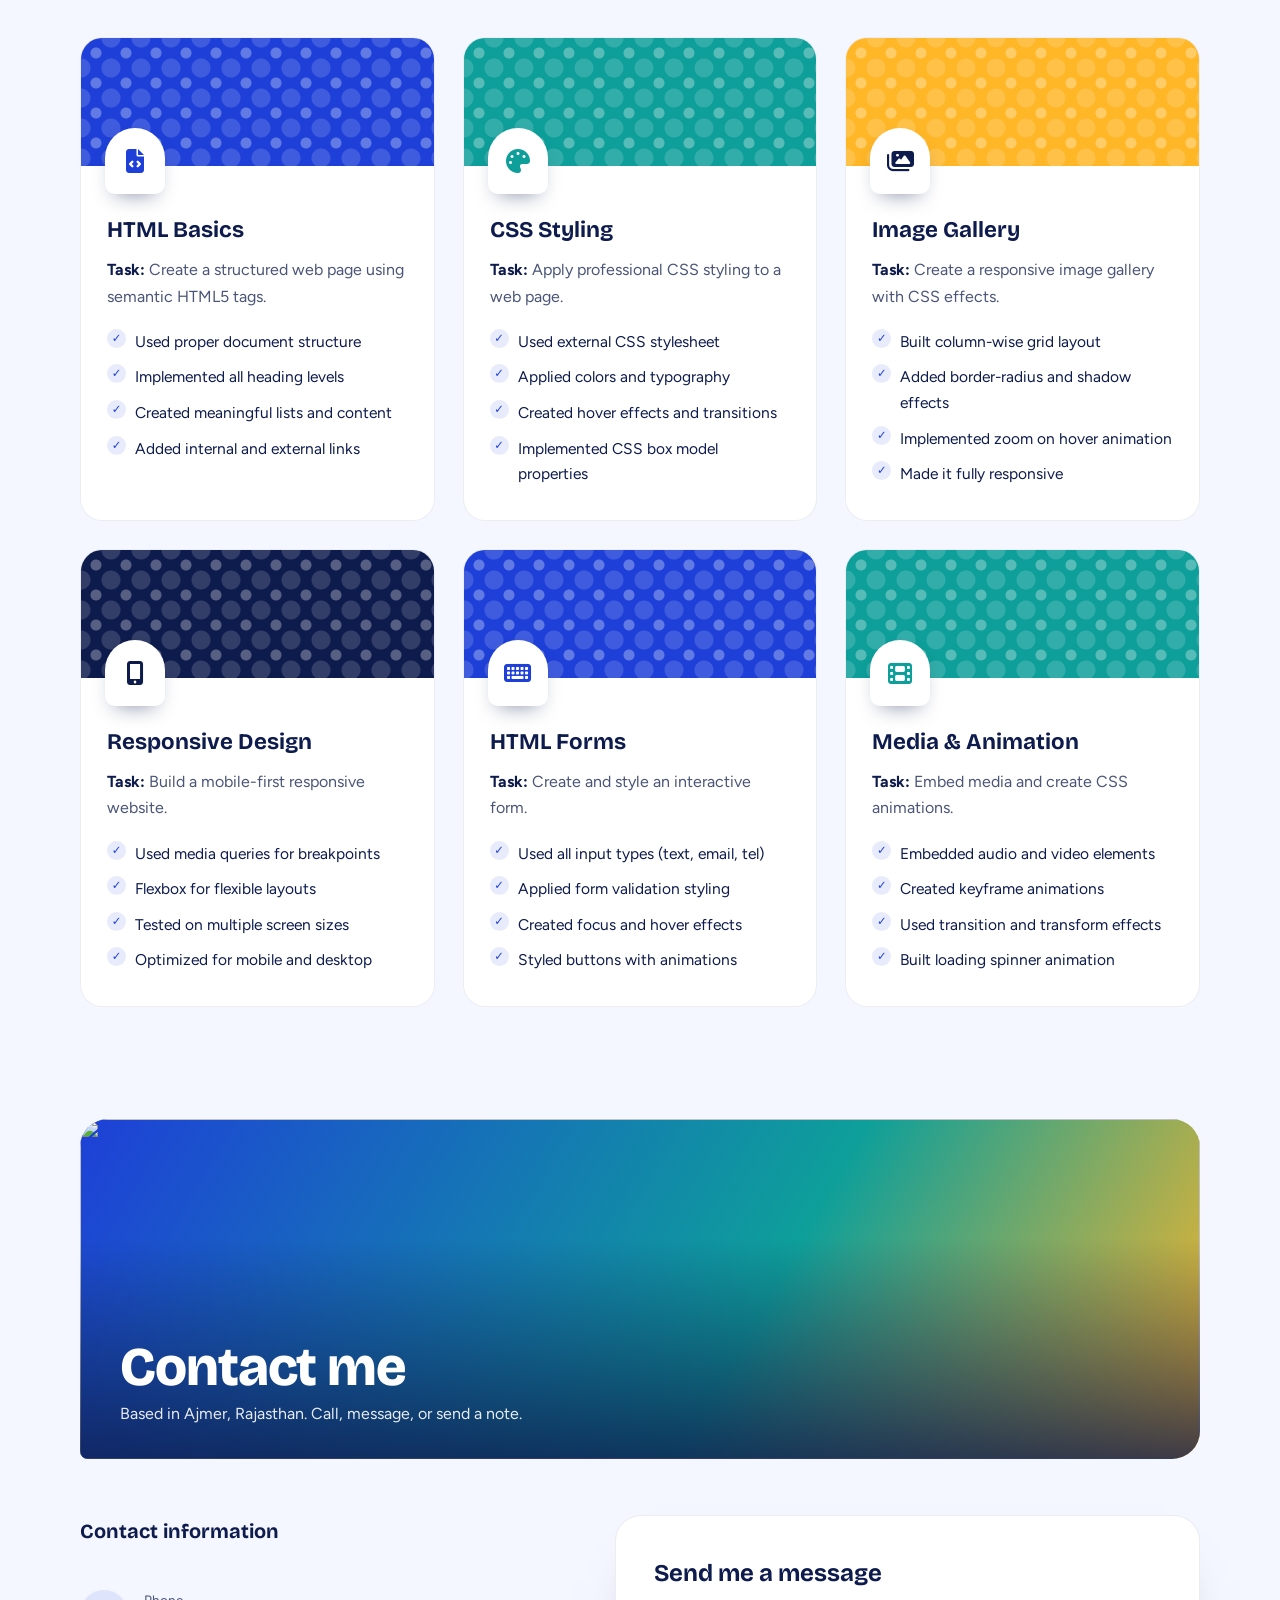
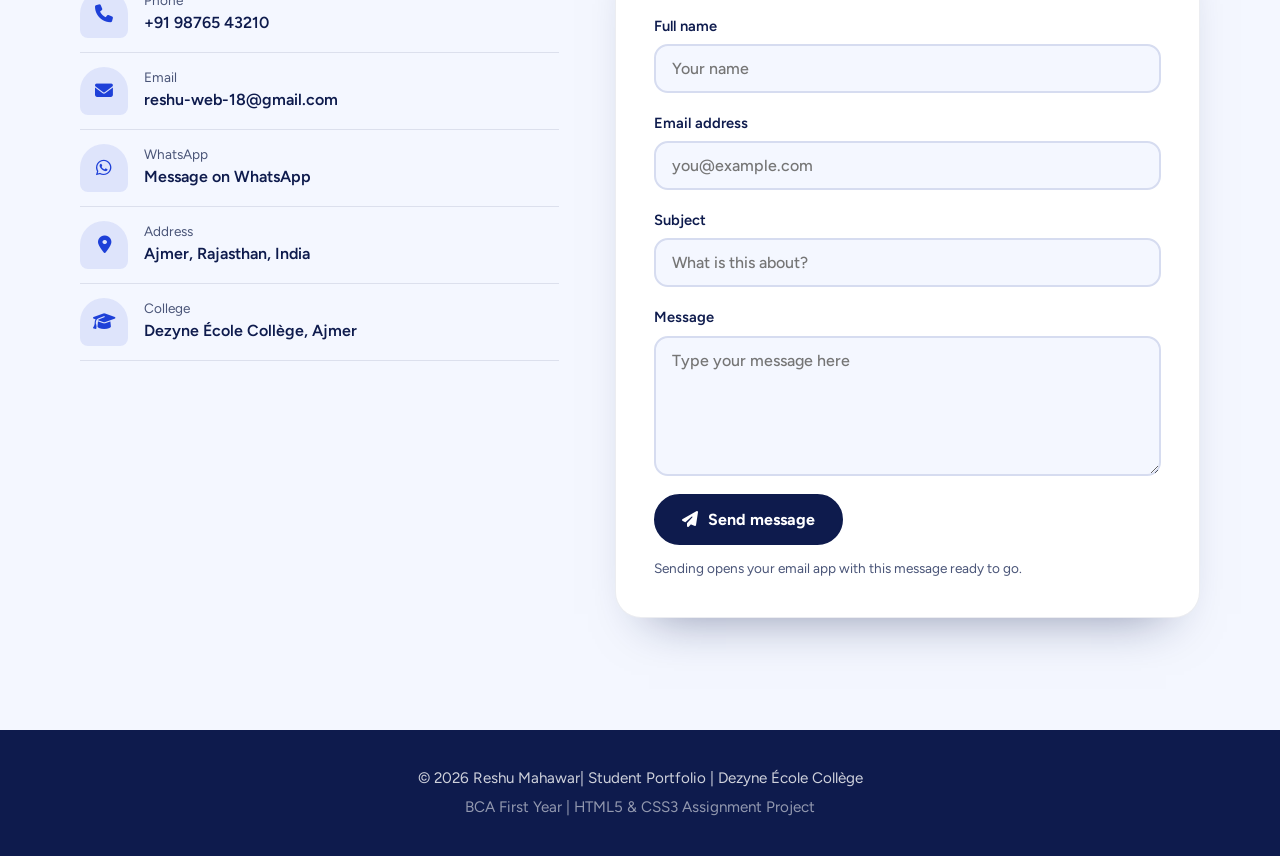
==== commit 42386ec5: "Update index.html" ====
--- a/index.html
+++ b/index.html
@@ -139,6 +139,8 @@
                 <p class="level">Expert level</p>
             </div>
         </div>
+      </div>
+        </div>
         
       <div class="skill">
         <div class="skill-main">
@@ -148,6 +150,7 @@
                 <p class="level">Advanced level</p>
             </div>
         </div>
+          </div>
         
       <div class="skill">
         <div class="skill-main">
@@ -157,7 +160,8 @@
                 <p class="level">Intermediate</p>
             </div>
         </div>
-        
+          
+      </div>
       <div class="skill">
         <div class="skill-main">
             <i class="fas fa-mobile-alt" style="color: #2DD4CF;"></i>
@@ -166,6 +170,7 @@
                 <p class="level">Advanced</p>
             </div>
         </div>
+          </div>
         
       <div class="skill">
         <div class="skill-main">
@@ -175,6 +180,7 @@
                 <p class="level">Advanced</p>
             </div>
         </div>
+          </div>
         
       <div class="skill">
         <div class="skill-main">
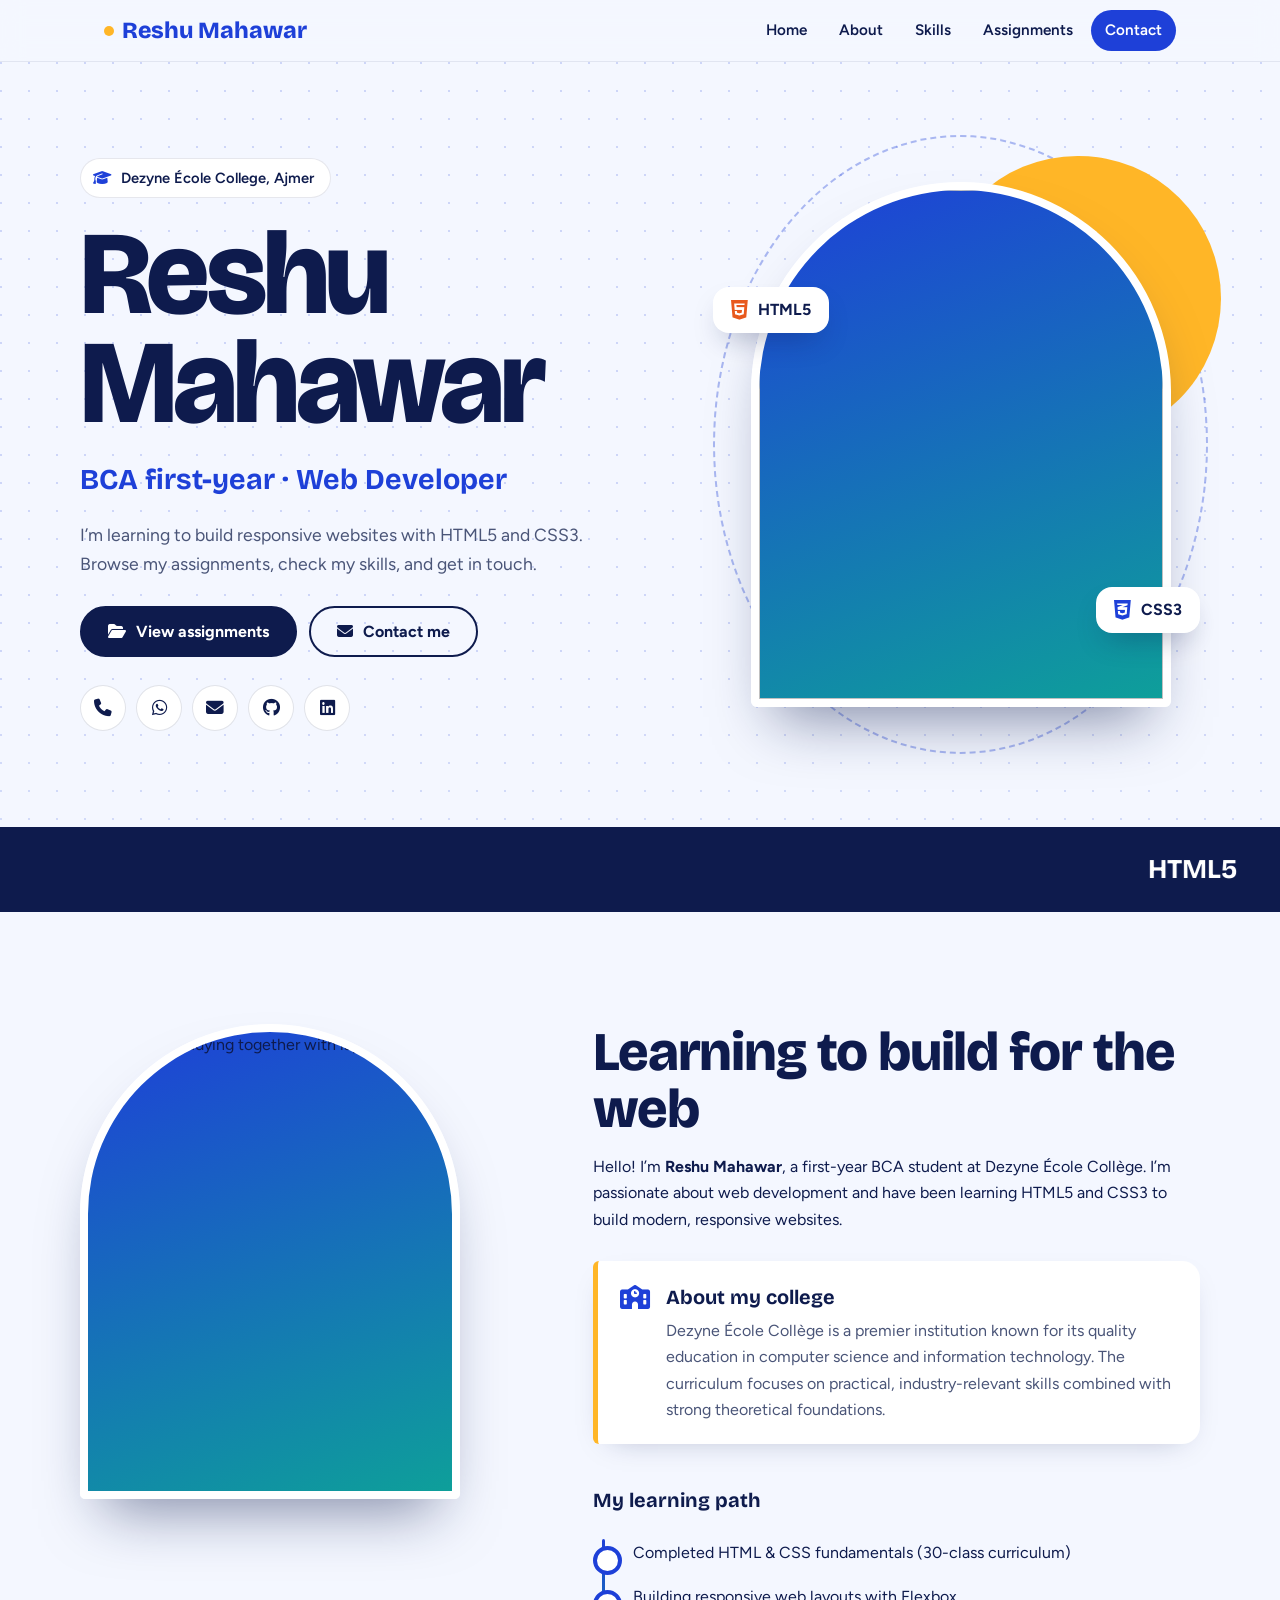
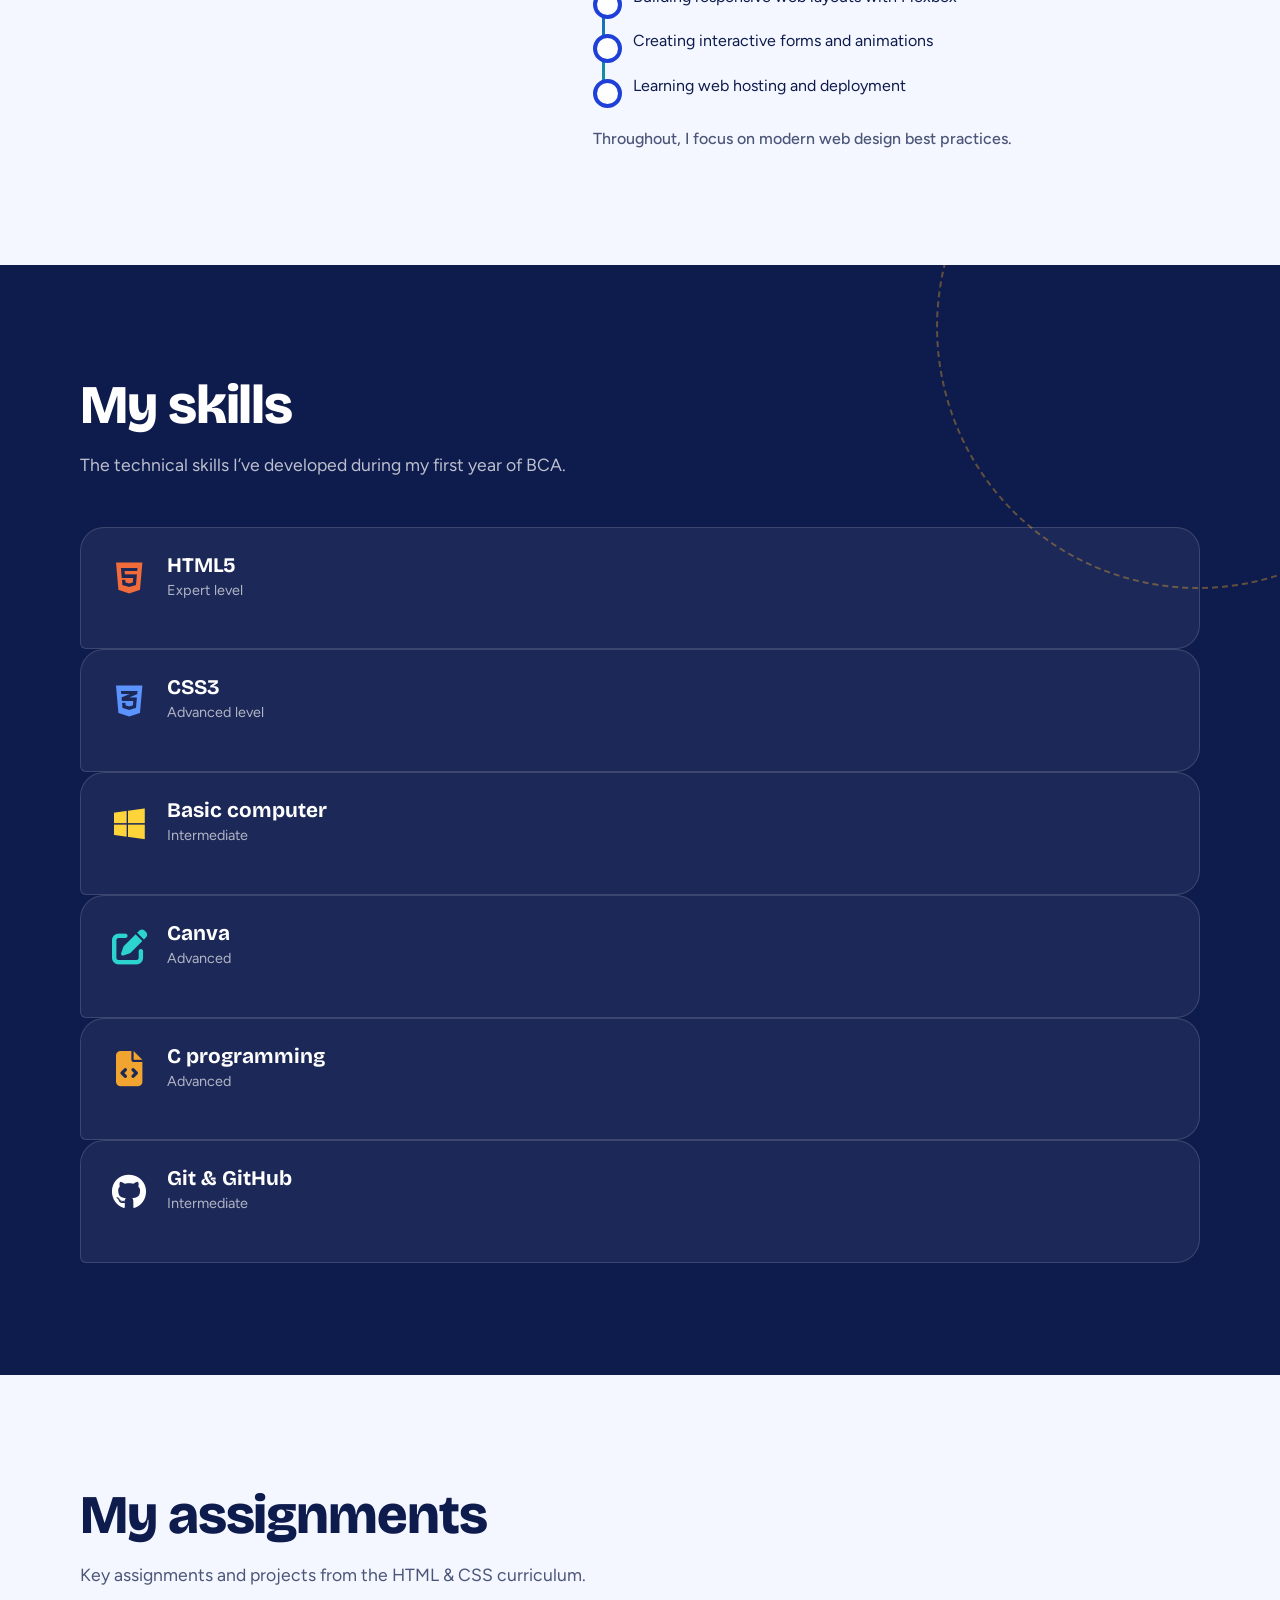
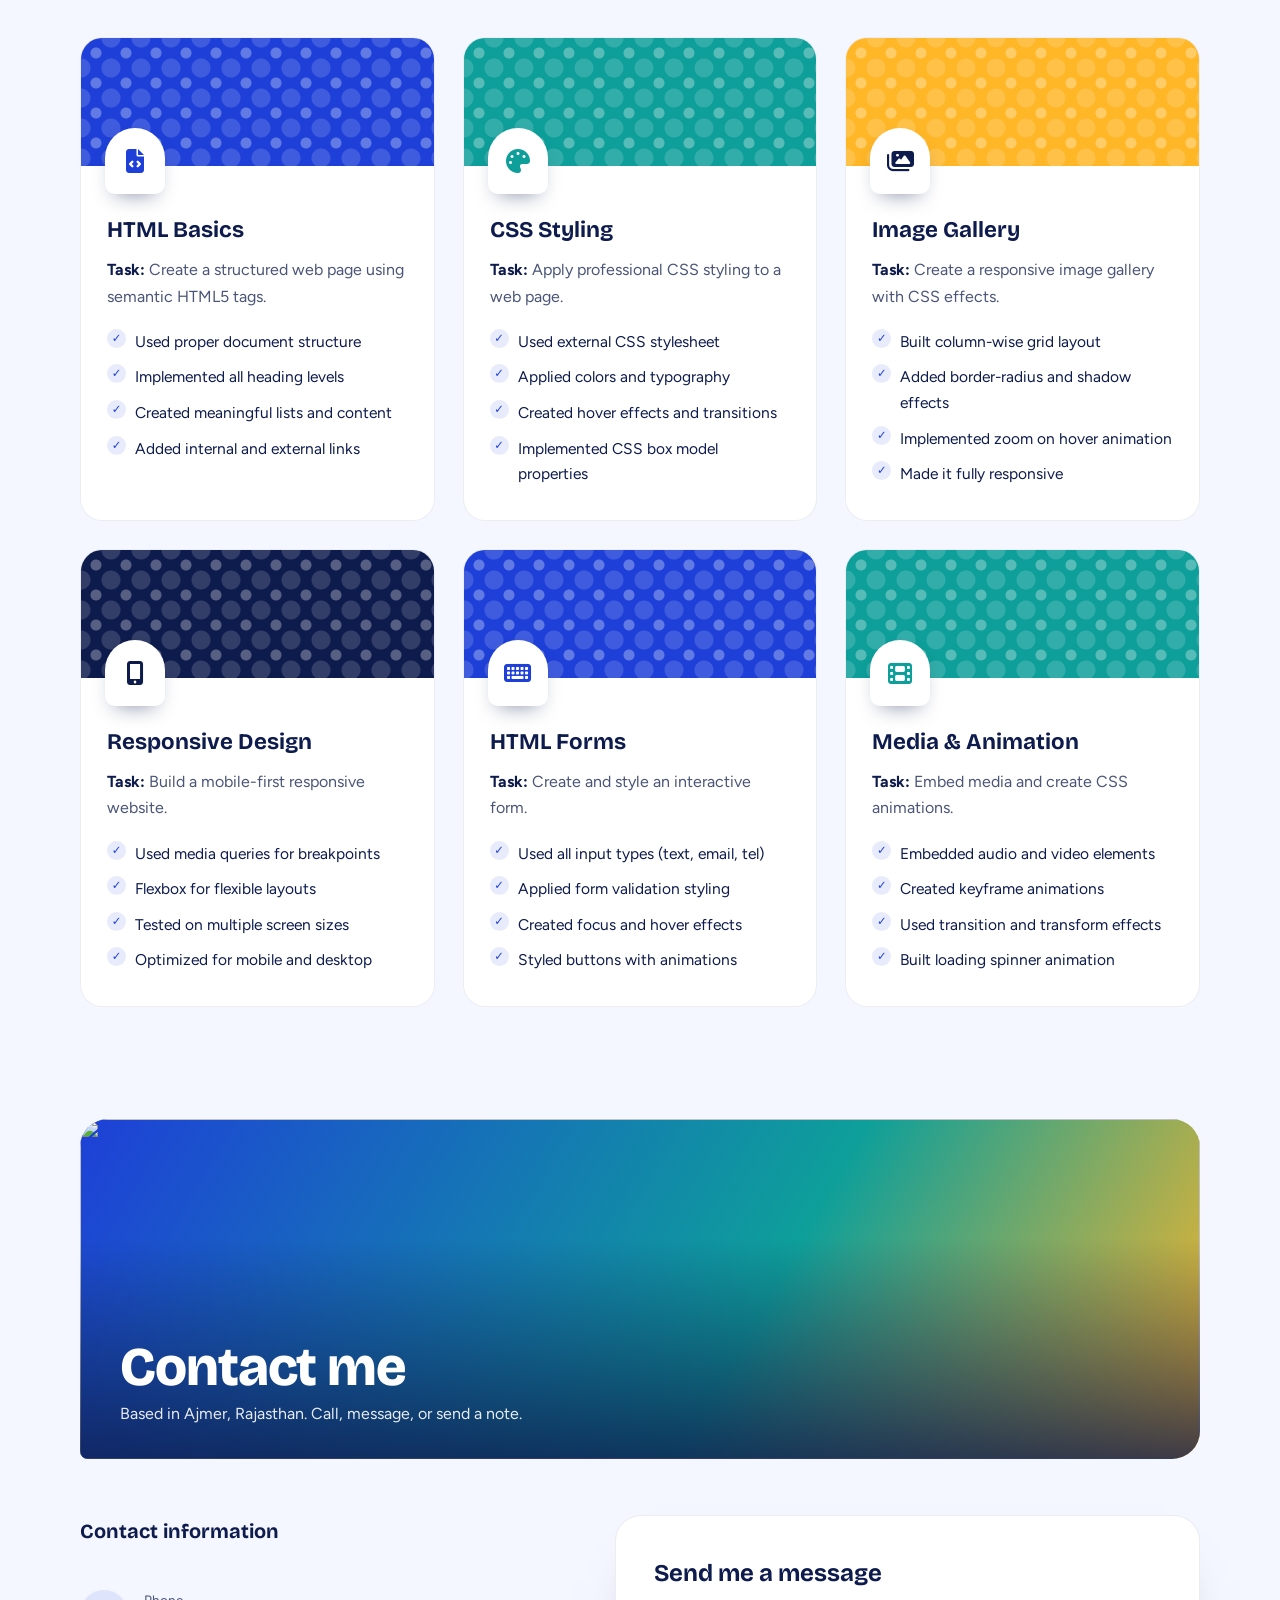
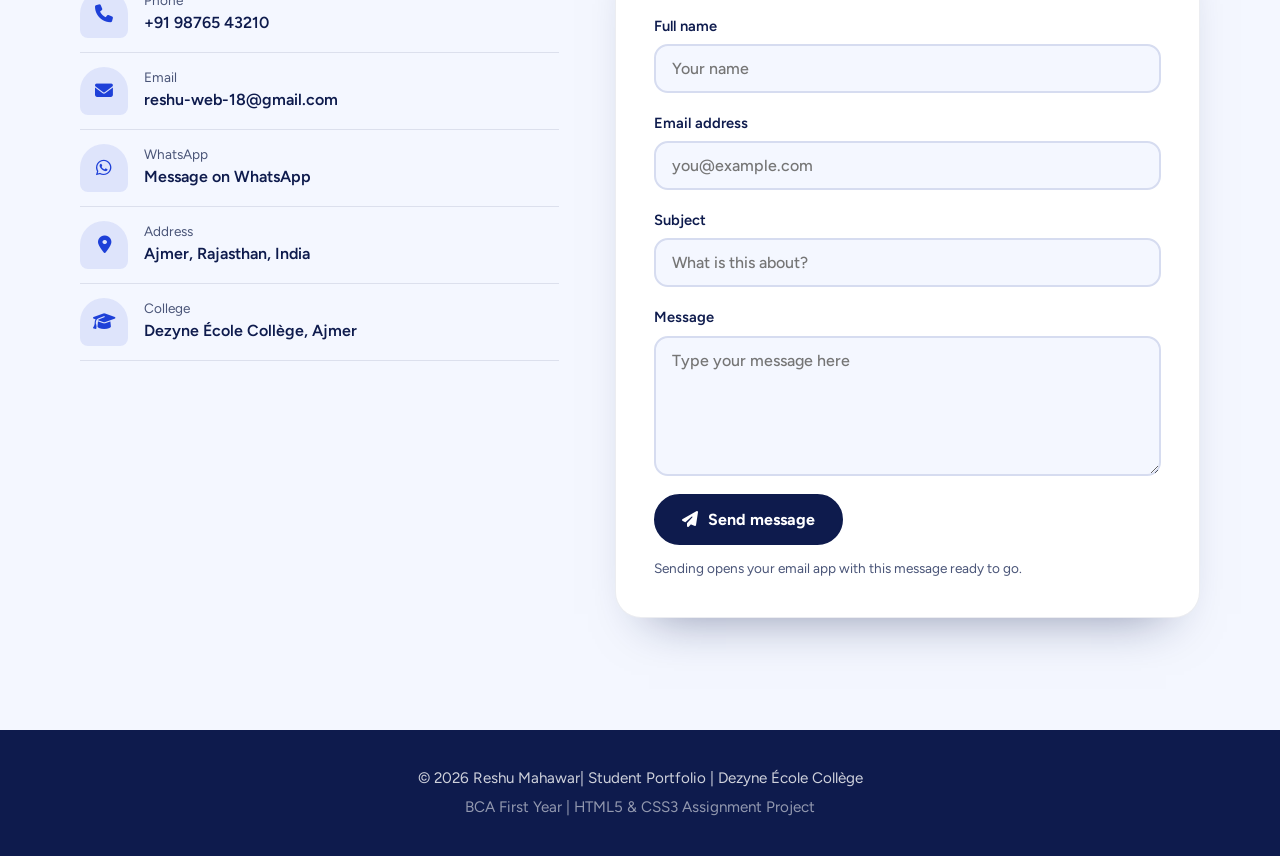
==== commit 14b57f9a: "Update index.html" ====
--- a/index.html
+++ b/index.html
@@ -154,7 +154,7 @@
         
       <div class="skill">
         <div class="skill-main">
-            <i class="fab fa-js" style="color: #FFD43B;;"></i>
+            <i class="fab fa-windows" style="color: #FFD43B;;"></i>
             <div class="js">
                 <h3>Basic computer</h3>
                 <p class="level">Intermediate</p>
@@ -164,7 +164,7 @@
       </div>
       <div class="skill">
         <div class="skill-main">
-            <i class="fas fa-mobile-alt" style="color: #2DD4CF;"></i>
+            <i class="fas fa-edit" style="color: #2DD4CF;"></i>
             <div class="responsive">
                 <h3>Canva</h3>
                 <p class="level">Advanced</p>
@@ -174,9 +174,9 @@
         
       <div class="skill">
         <div class="skill-main">
-            <i class="fas fa-layer-group" style="color: #f1a42f;"></i>
+            <i class="fas fa-file-code" style="color: #f1a42f;"></i>
             <div class="flex">
-                <h3>C programming &amp;</h3>
+                <h3>C programming</h3>
                 <p class="level">Advanced</p>
             </div>
         </div>
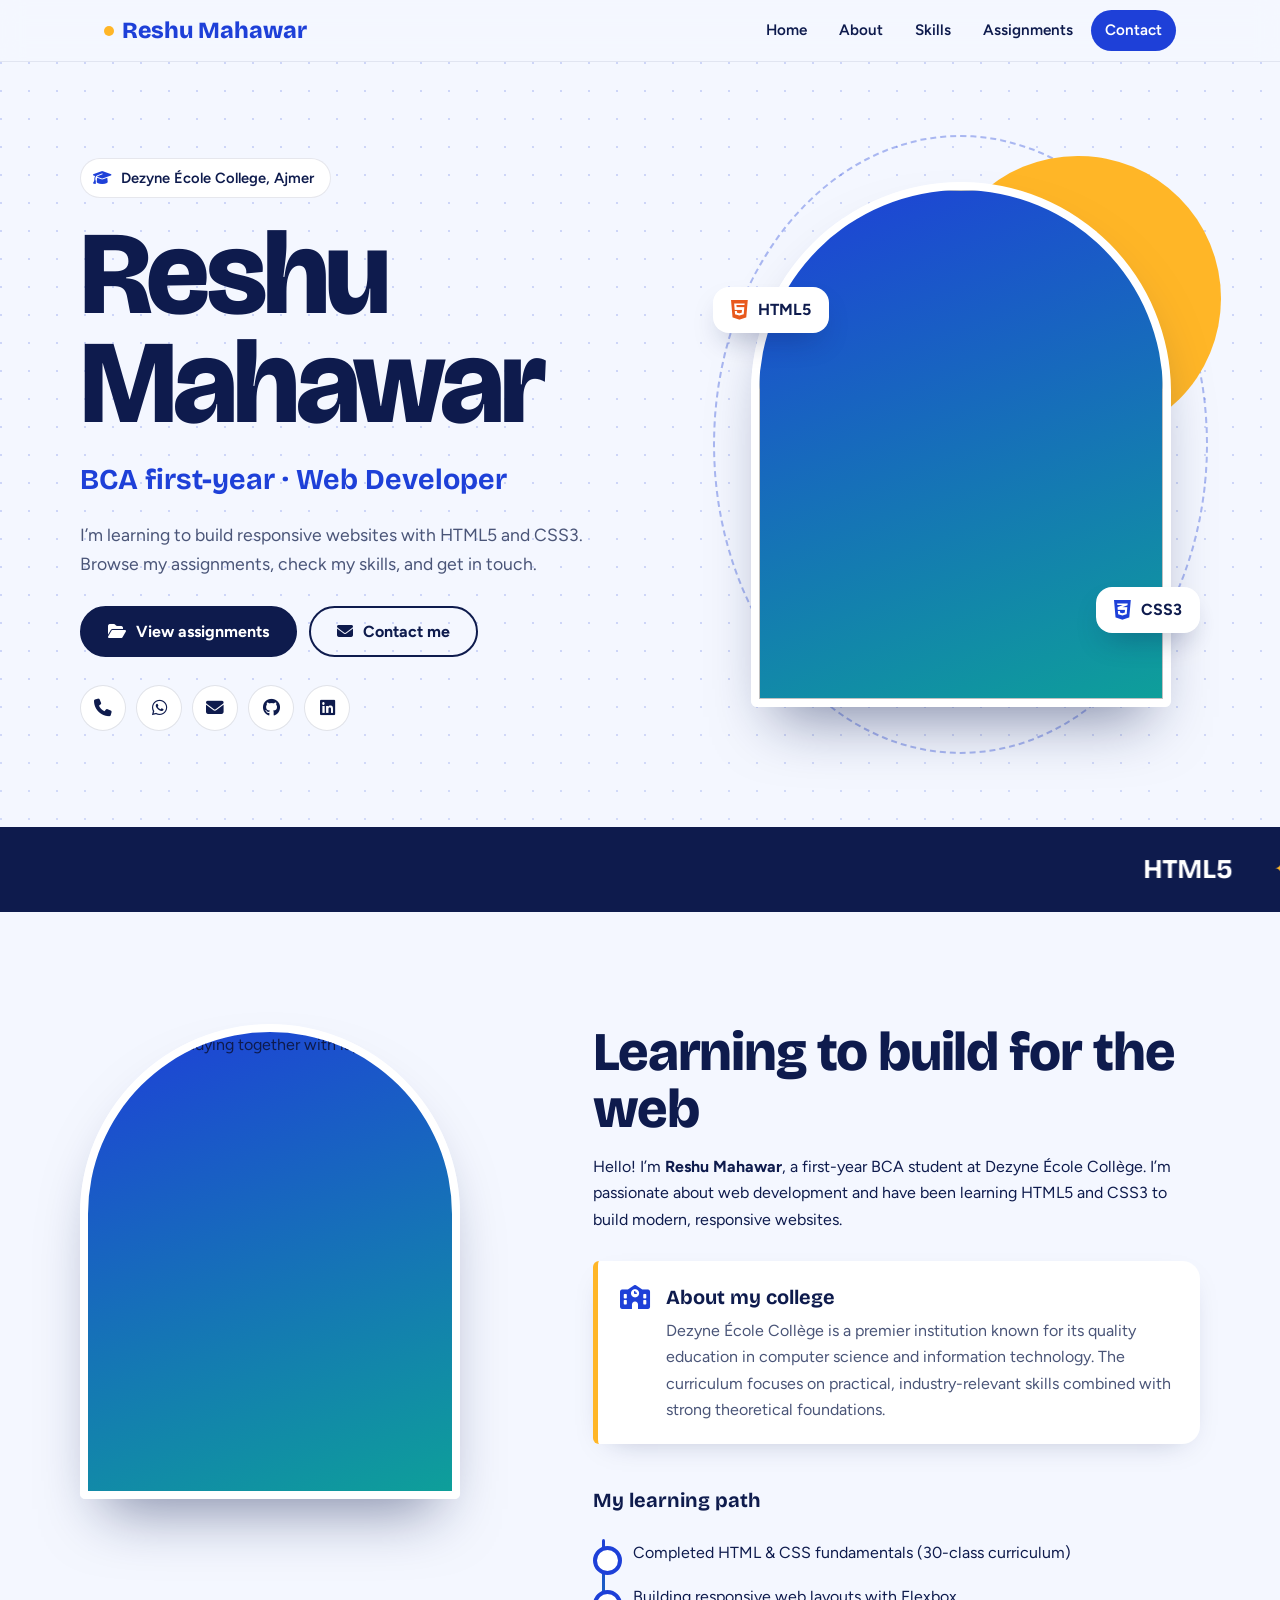
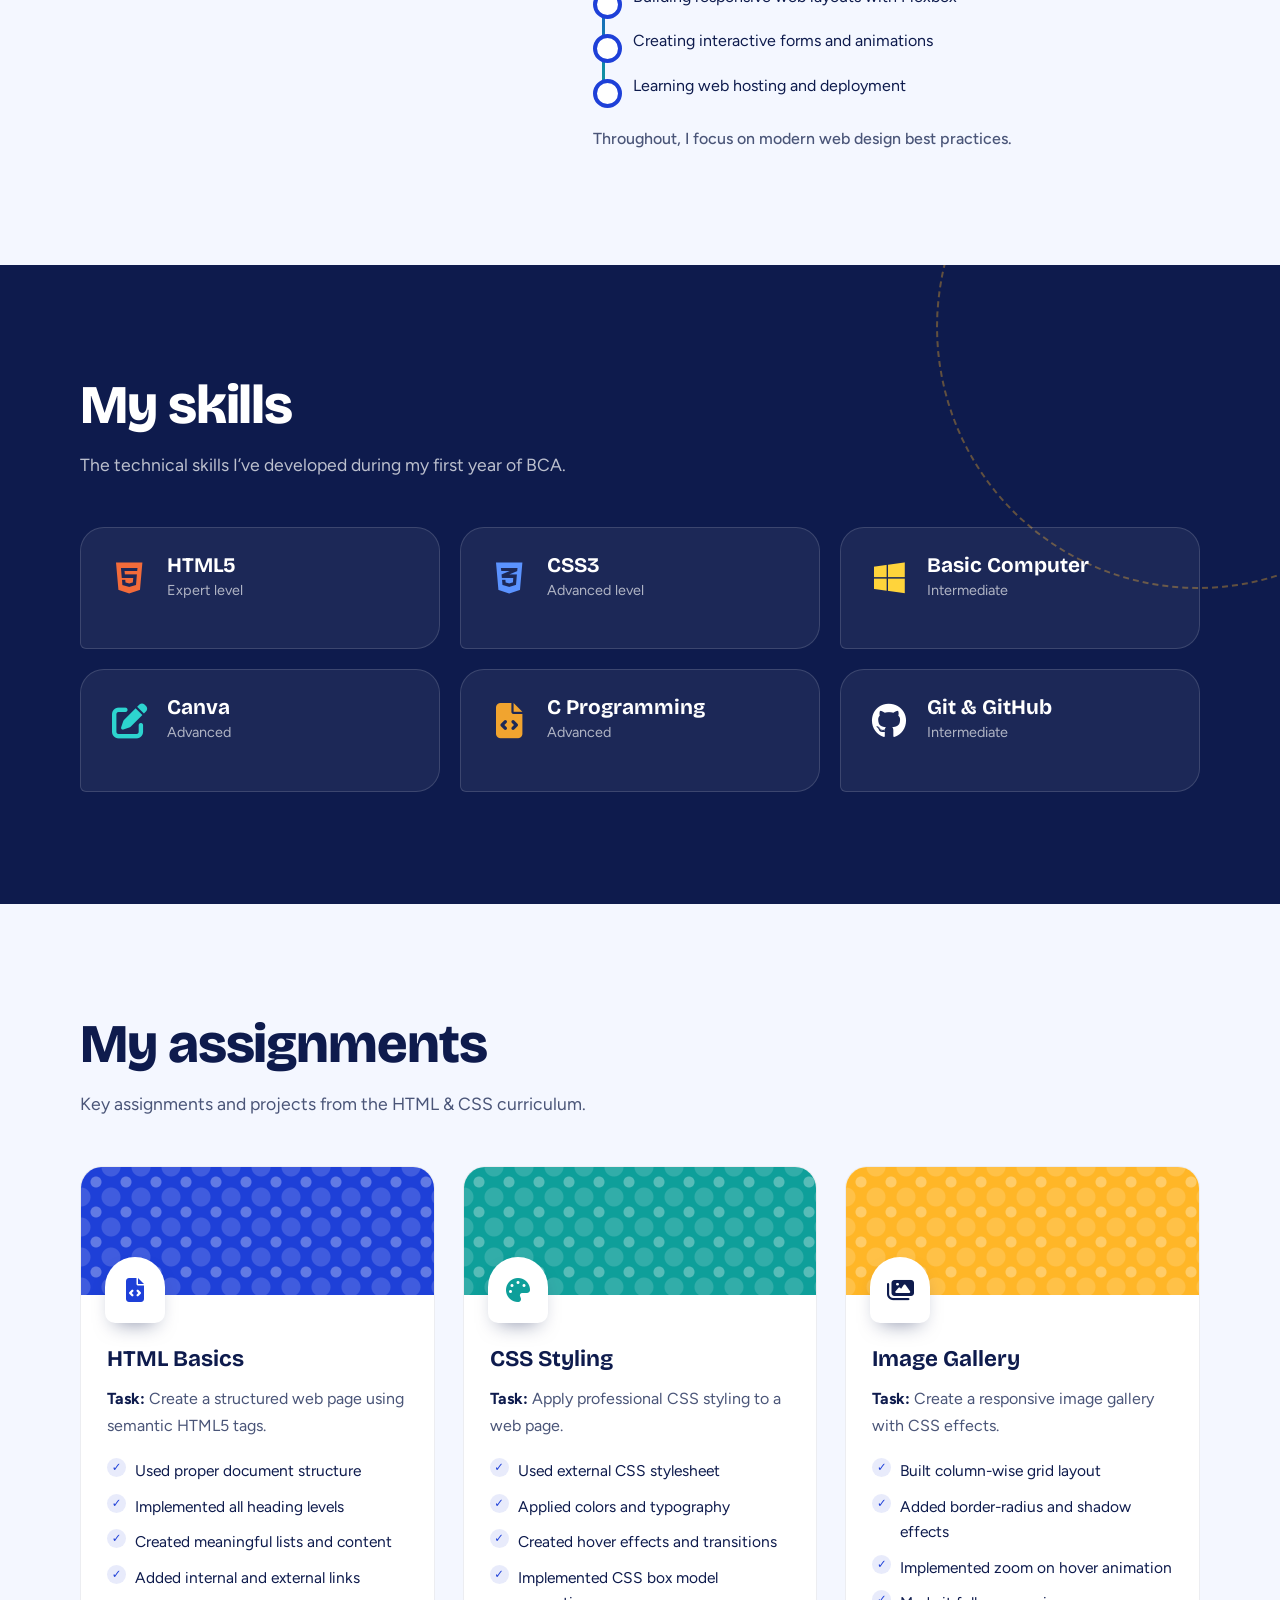
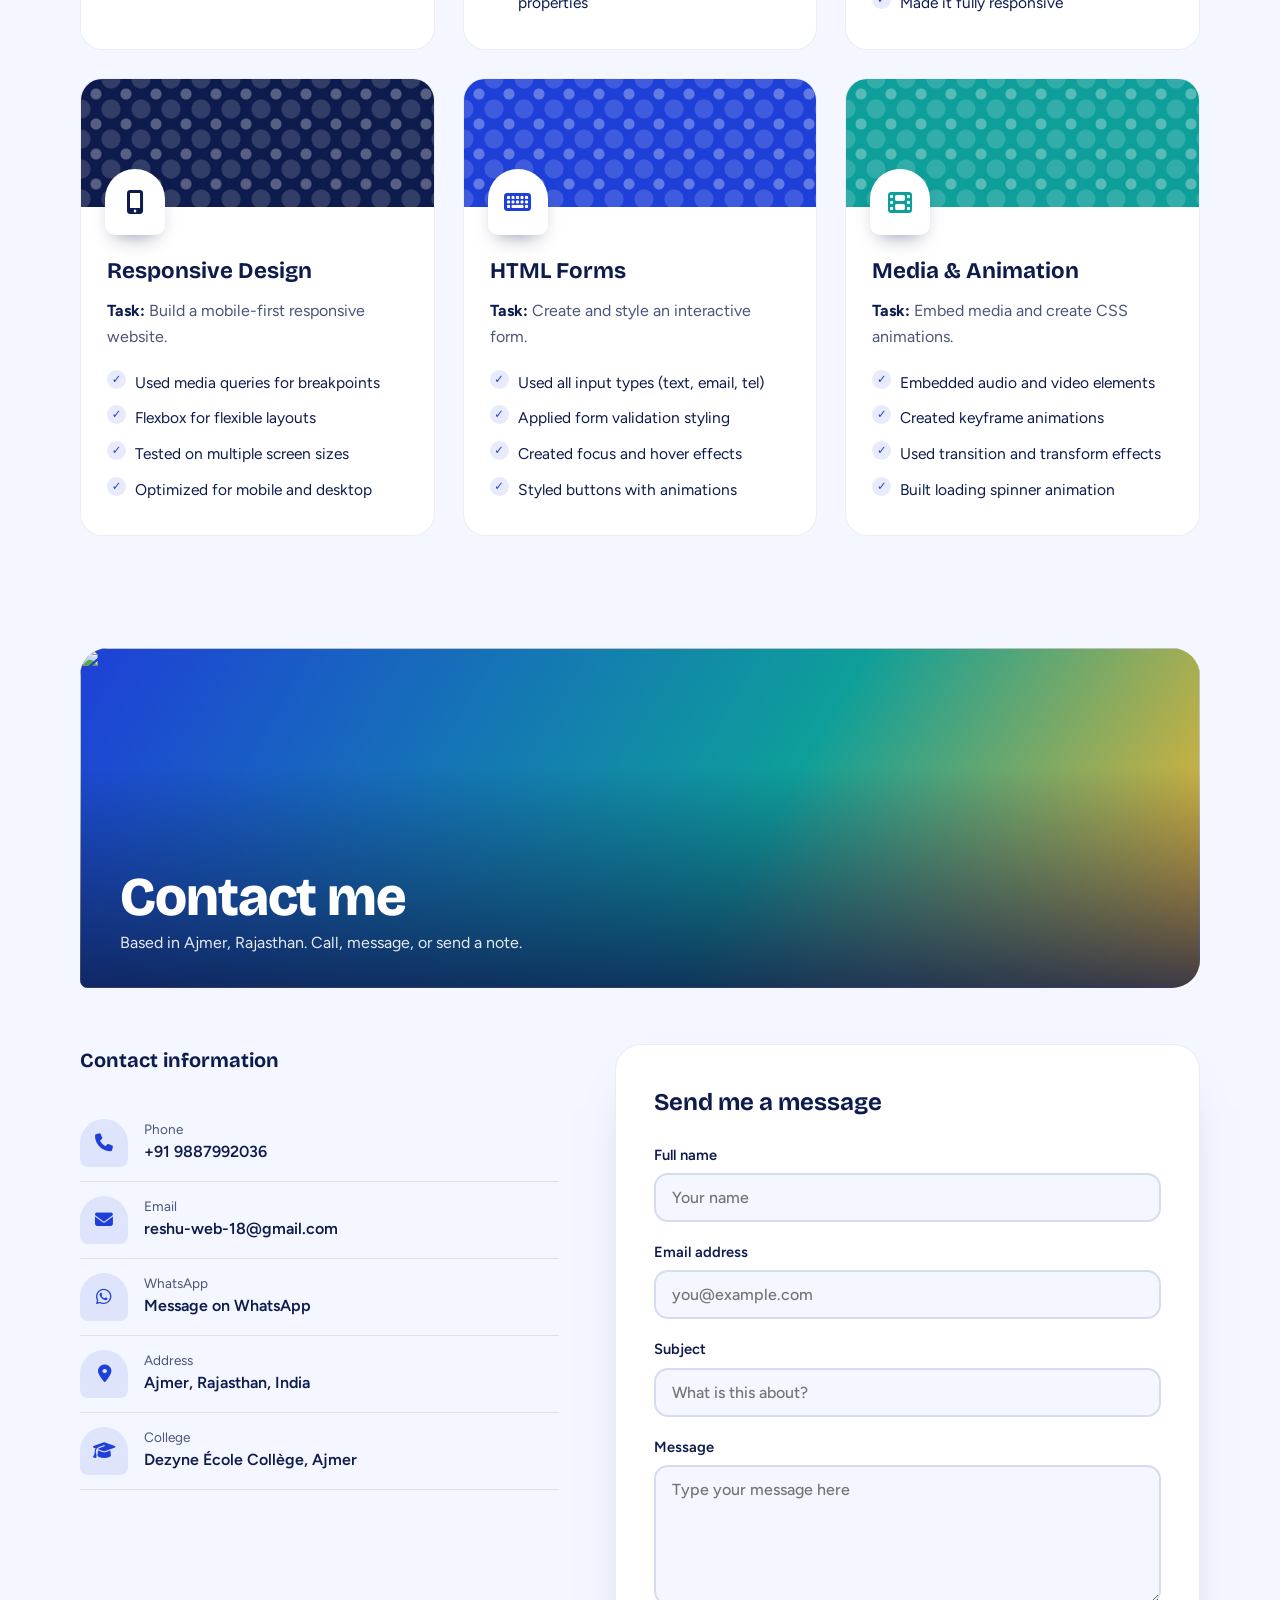
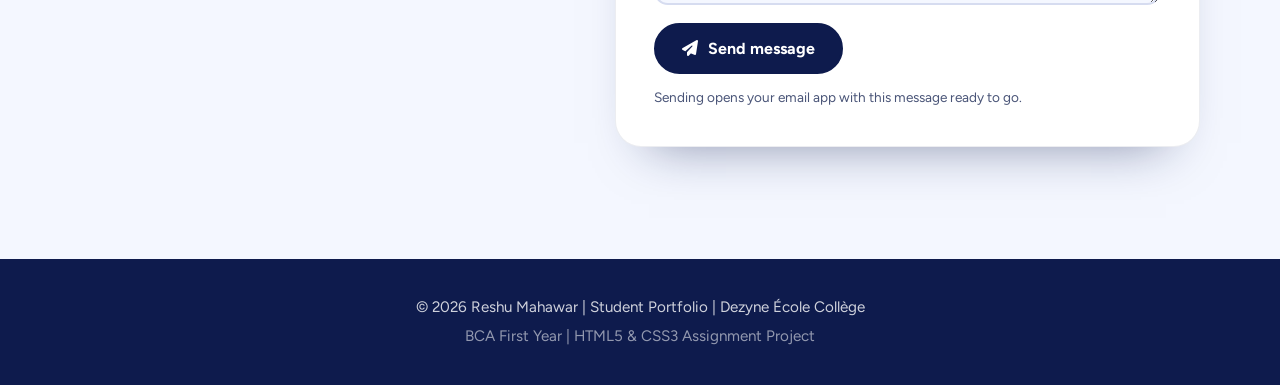
==== commit ea780828: "Update index.html" ====
--- a/index.html
+++ b/index.html
@@ -33,7 +33,7 @@
       <p class="college">
         <i class="fas fa-graduation-cap"></i> Dezyne École College, Ajmer
       </p>
-      <h1>Reshu<br>Mahawar</h1>
+      <h1>Reshu <br>Mahawar</h1>
       <p>BCA first-year · Web Developer</p>
       <p class="intro">I’m learning to build responsive websites with HTML5 and CSS3. Browse my assignments, check my skills, and get in touch.</p>
       <div class="buttons">
@@ -50,7 +50,7 @@
         <a href="tel:+919887992036">
             <i class="fas fa-phone"></i>
         </a>
-        <a href="https://wa.me/919974658241">
+        <a href="https://wa.me/919887992036">
             <i class="fab fa-whatsapp"></i>
         </a>
         <a href="mailto:reshu-web-18@gmail.com">
@@ -139,9 +139,15 @@
                 <p class="level">Expert level</p>
             </div>
         </div>
-      </div>
-        </div>
-        
+        <!-- <div class="loading">
+            <div class="load-main">
+                <div class="fill">
+                </div>
+            </div>
+            <span class="percentage">95%
+            </span>
+        </div> -->
+      </div>
       <div class="skill">
         <div class="skill-main">
             <i class="fab fa-css3-alt" style="color: #5B93FF;;"></i>
@@ -150,17 +156,31 @@
                 <p class="level">Advanced level</p>
             </div>
         </div>
-          </div>
-        
+        <!-- <div class="loading">
+            <div class="load-main">
+                <div class="fill f2">
+                </div>
+            </div>
+            <span class="percentage">90%
+            </span>
+        </div> -->
+      </div>
       <div class="skill">
         <div class="skill-main">
             <i class="fab fa-windows" style="color: #FFD43B;;"></i>
             <div class="js">
-                <h3>Basic computer</h3>
+                <h3>Basic Computer</h3>
                 <p class="level">Intermediate</p>
             </div>
         </div>
-          
+        <!-- <div class="loading">
+            <div class="load-main">
+                <div class="fill f3">
+                </div>
+            </div>
+            <span class="percentage">70%
+            </span>
+        </div> -->
       </div>
       <div class="skill">
         <div class="skill-main">
@@ -170,18 +190,32 @@
                 <p class="level">Advanced</p>
             </div>
         </div>
-          </div>
-        
+        <!-- <div class="loading">
+            <div class="load-main">
+                <div class="fill f4">
+                </div>
+            </div>
+            <span class="percentage">85%
+            </span>
+        </div> -->
+      </div>
       <div class="skill">
         <div class="skill-main">
             <i class="fas fa-file-code" style="color: #f1a42f;"></i>
             <div class="flex">
-                <h3>C programming</h3>
+                <h3>C Programming</h3>
                 <p class="level">Advanced</p>
             </div>
         </div>
-          </div>
-        
+        <!-- <div class="loading">
+            <div class="load-main">
+                <div class="fill f5">
+                </div>
+            </div>
+            <span class="percentage">88%
+            </span>
+        </div> -->
+      </div>
       <div class="skill">
         <div class="skill-main">
             <i class="fab fa-github" style="color: white;"></i>
@@ -190,9 +224,17 @@
                 <p class="level">Intermediate</p>
             </div>
         </div>
-        
-    </div>
-  
+        <!-- <div class="loading">
+            <div class="load-main">
+                <div class="fill f6">
+                </div>
+            </div>
+            <span class="percentage">75%
+            </span>
+        </div> -->
+      </div>
+    </div>
+  </div>
 </section>
 <section class="assignment" id="myassignments">
   <div class="assignment-grid">
@@ -336,7 +378,7 @@
             </span>
             <div>
               <small>Phone</small>
-              <a href="tel:+919974658241">+91 98765 43210</a>
+              <a href="tel:+91 9887992036">+91 9887992036</a>
             </div>
           </li>
           <li>
@@ -354,7 +396,7 @@
             </span>
             <div>
               <small>WhatsApp</small>
-              <a href="https://wa.me/919974658241">Message on WhatsApp</a>
+              <a href="https://wa.me/9978526545">Message on WhatsApp</a>
             </div>
           </li>
           <li>
@@ -406,7 +448,7 @@
   </div>
 </section>
 <footer>
-  <p>© 2026 Reshu Mahawar| Student Portfolio | Dezyne École Collège</p>
+  <p>© 2026 Reshu Mahawar | Student Portfolio | Dezyne École Collège</p>
   <p>BCA First Year | HTML5 &amp; CSS3 Assignment Project</p>
 </footer>
 </body>
--- a/style.css
+++ b/style.css
@@ -53,11 +53,11 @@
 }
 nav a .blue{ 
     background: var(--cobalt); 
-    color: rgb(255, 255, 255); 
+    color: #fff; 
 }
 li>.blue:hover{
     background: var(--ink);
-    color: rgb(255, 255, 255); 
+    color: #fff; 
 }
 .logo{
     display: flex;
@@ -92,7 +92,7 @@
 }
 li .blue{
     background: var(--cobalt);
-    color: rgb(255, 255, 255);
+    color: #fff;
 }
 .hero{
     height: 111vh;
@@ -171,7 +171,7 @@
     border-radius: 30px;
     border: 2px solid var(--ink);
     background: var(--ink);
-    color: rgb(255, 255, 255);
+    color: #fff;
 }
 .buttons>.b2{
     background: transparent;
@@ -202,7 +202,7 @@
 }
 .socials a:hover{
     background: var(--cobalt);
-    color: rgb(255, 255, 255);
+    color: #fff;
     transform: translateY(-5px) rotate(-7deg);
 }
 .oval{
@@ -292,7 +292,7 @@
 }
 .html i{
     font-size: 22px;
-    color: rgb(232, 89, 29);
+    color: #E8591D;
 }
 .css{
     position: absolute;
@@ -331,7 +331,7 @@
     height: 13vh;
     width: 100%;
     background: var(--ink);
-    color: rgb(255, 255, 255);
+    color: #fff;
     overflow: hidden;
     padding: 20px 0;
 }
@@ -469,7 +469,7 @@
 }
 .skills-blue{
     background: var(--ink);
-    color: rgb(255, 255, 255);
+    color: #fff;
     position: relative;
     overflow: hidden;
 }
@@ -521,7 +521,7 @@
     margin-bottom: 20px;
 }
 .skill-main i{
-    color: rgb(242, 107, 58);
+    color: #f26b3a;
     font-size: 2rem;
 }
 .skill-main h3{
@@ -830,7 +830,7 @@
     color: var(--ink);
     padding: 13px 16px;
     border-radius: 14px;
-    border: 2px solid rgb(214, 220, 240);
+    border: 2px solid #D6DCF0;
     background: var(--paper);
     transition: border-color .25s, box-shadow .25s, background .25s;
 }
@@ -855,14 +855,14 @@
     height: auto;
     left: clamp(20px, 4vw, 40px);
     bottom: clamp(18px, 3vw, 32px);
-    color: rgb(255, 255, 255);
+    color: #fff;
 }
 .banner-text .title{
-    color: rgb(255, 255, 255);
+    color: #fff;
     margin-bottom: 4px;
 }
 .banner-text p{
-    color: rgb(255, 255, 255);
+    color: #fff;
     opacity: .9;
     font-family: var(--body);
 }
@@ -956,11 +956,11 @@
 }
 nav a.blue, li .blue{ 
     background: var(--cobalt); 
-    color: rgb(255, 255, 255); 
+    color: #fff; 
 }
 nav a.blue:hover, li>.blue:hover{ 
     background: var(--ink); 
-    color: rgb(255, 255, 255); 
+    color: #fff; 
 }
 section{ 
     scroll-margin-top: 56px; 
@@ -980,8 +980,8 @@
     z-index: 0;
     background-image: radial-gradient(circle at 1px 1px, rgba(30, 64, 216, .18) 1.5px, transparent 0);
     background-size: 28px 28px;
-    -webkit-mask-image: linear-gradient(to bottom, rgb(0, 0, 0) 40%, transparent);
-    mask-image: linear-gradient(to bottom, rgb(0, 0, 0) 40%, transparent);
+    -webkit-mask-image: linear-gradient(to bottom, #000 40%, transparent);
+    mask-image: linear-gradient(to bottom, #000 40%, transparent);
 }
 .hero-grid{
     position: relative;
@@ -1627,20 +1627,20 @@
     gap: 5px;
     height: 24px;
     padding: 0 10px;
-    background: rgb(233, 236, 245);
+    background: #E9ECF5;
     border-bottom: 1px solid rgba(14, 27, 77, .08);
 }
 .shot-bar span{
     width: 8px;
     height: 8px;
     border-radius: 50%;
-    background: rgb(184, 190, 211);
+    background: #B8BED3;
 }
 .shot-view{
     position: relative;
     height: 160px;
     overflow: hidden;
-    background: rgb(244, 247, 255);
+    background: #F4F7FF;
 }
 .shot-view>img{
     height: 100%;
@@ -1675,7 +1675,7 @@
     display: block;
     text-align: center;
     background: var(--ink);
-    color: rgb(255, 255, 255);
+    color: #fff;
     font-family: var(--body);
     font-weight: 700;
     font-size: .95rem;
@@ -1696,7 +1696,7 @@
     top: -54px;
     right: 0;
     background: var(--ink);
-    color: rgb(255, 255, 255);
+    color: #fff;
     font-family: var(--body);
     font-weight: 700;
     font-size: .95rem;
@@ -1709,4 +1709,4 @@
 .back-btn:hover{
     background: var(--cobalt);
     transform: translateY(-3px);
-}+}
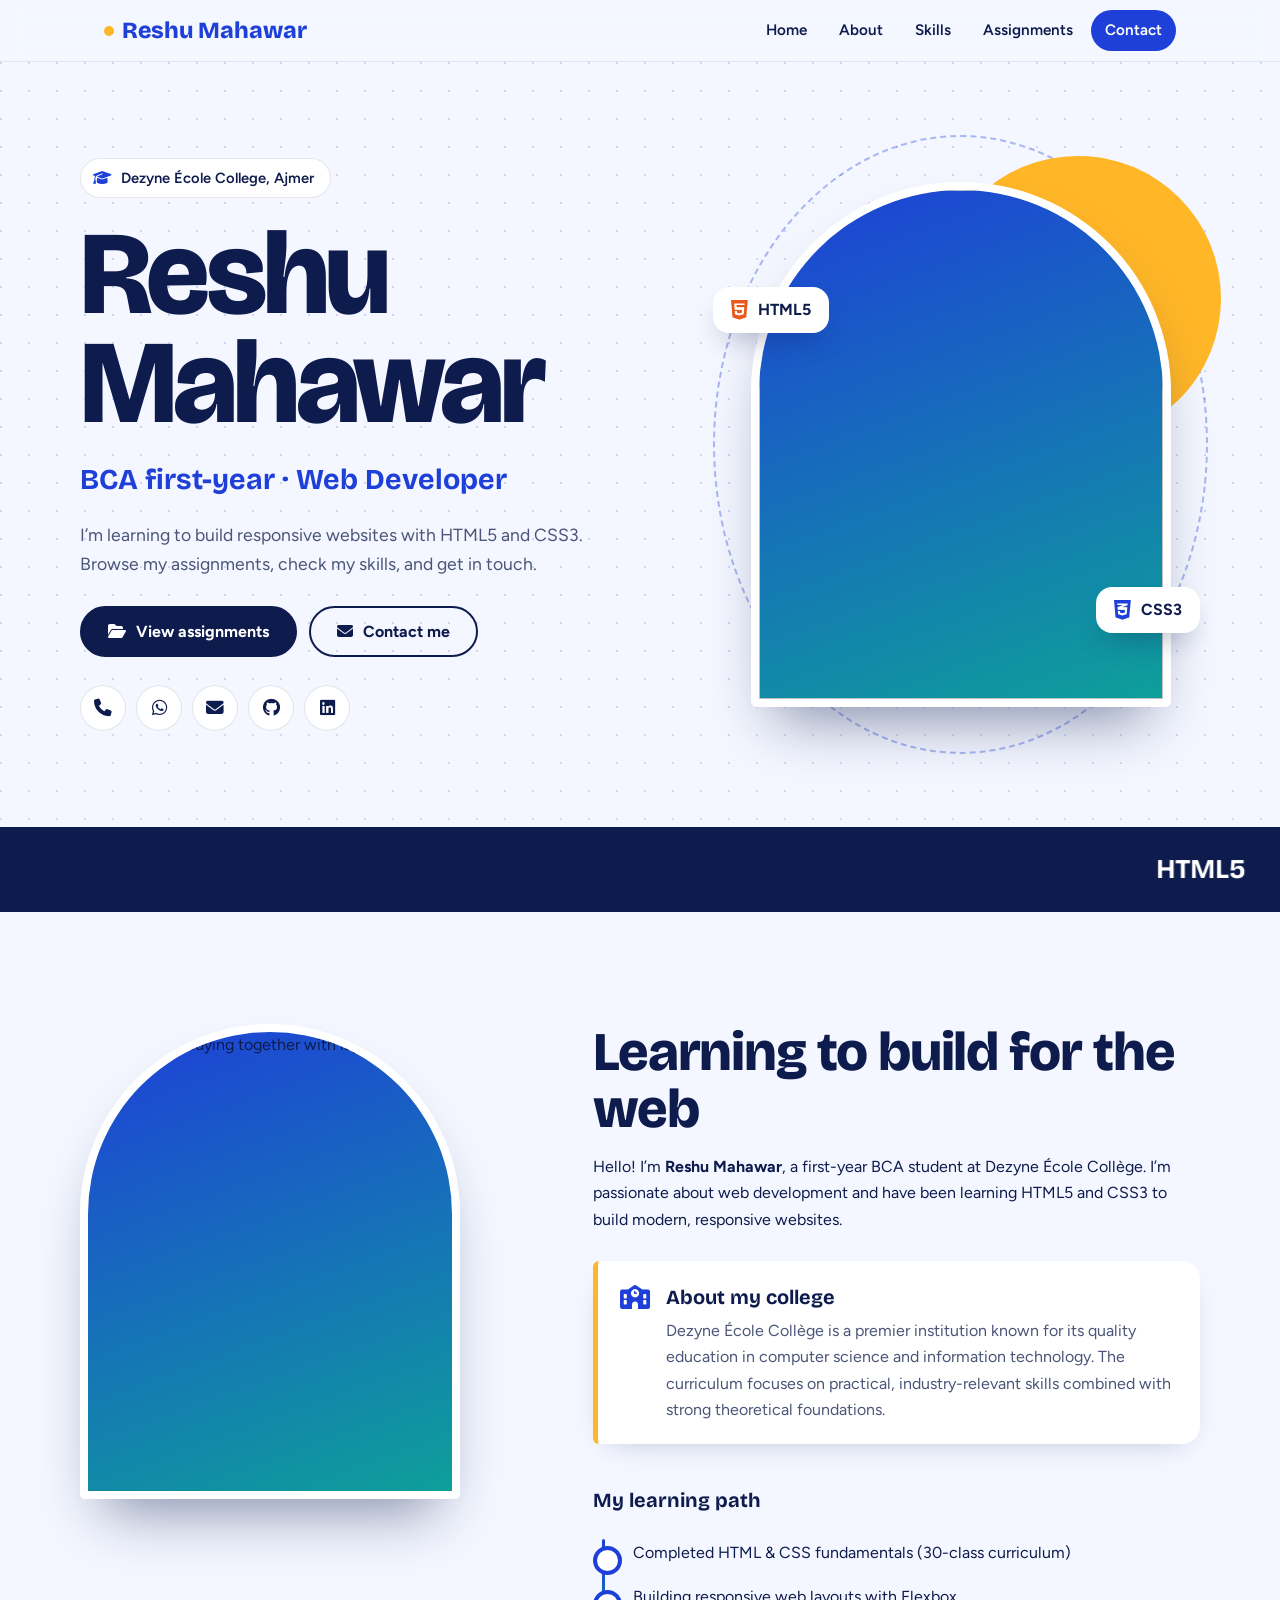
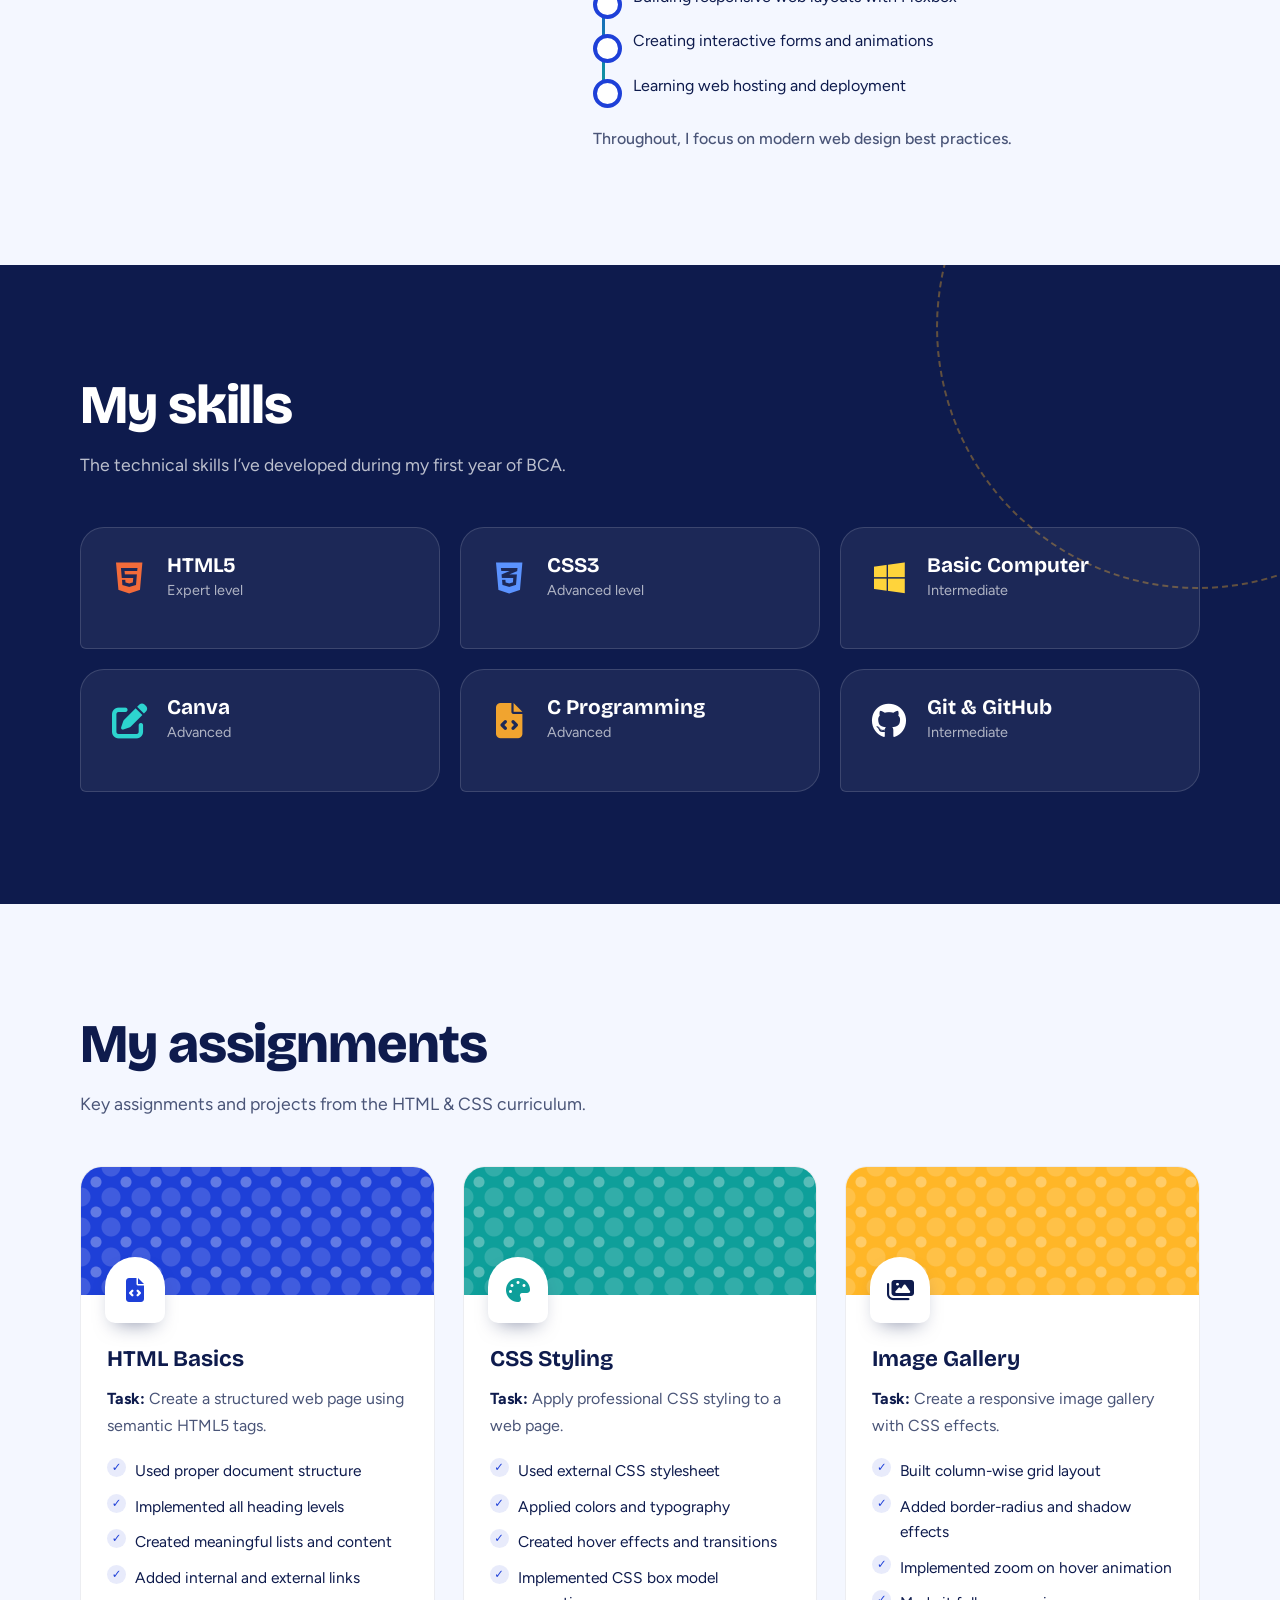
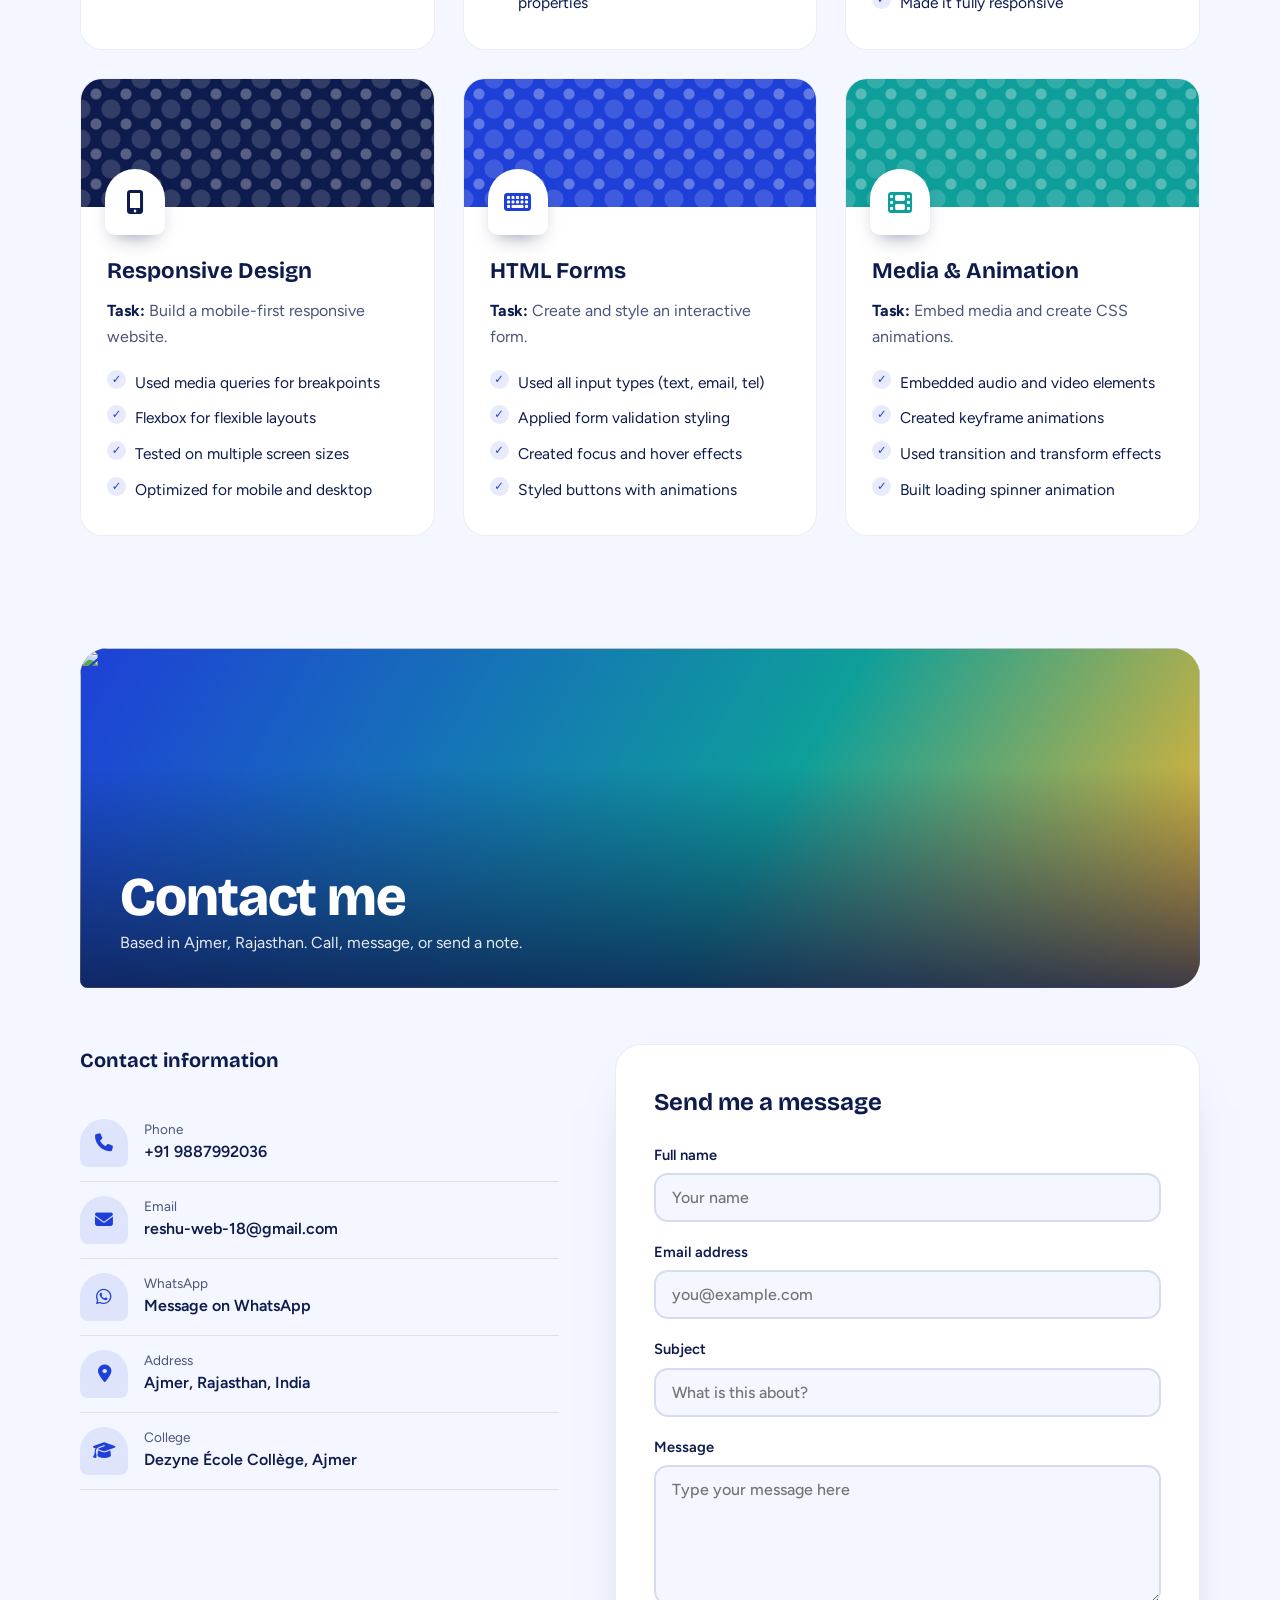
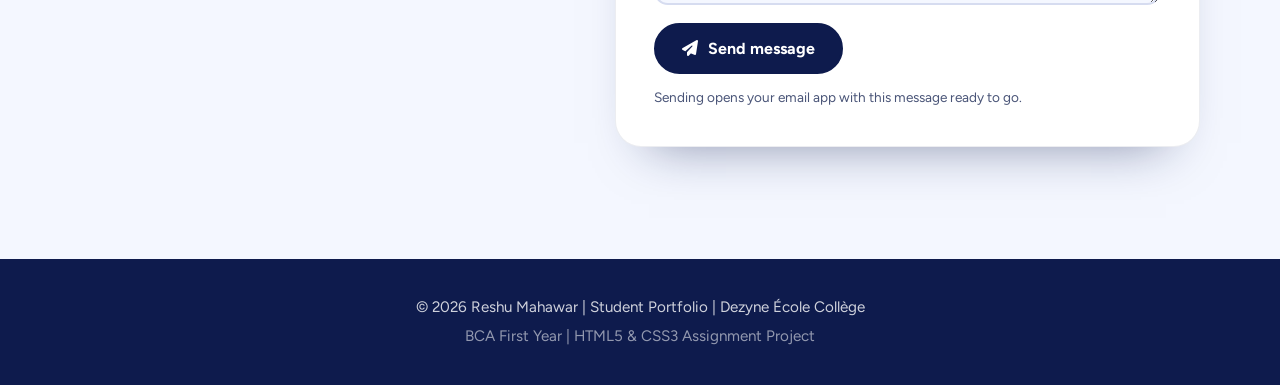
==== commit dbdea4d7: "Update index.html" ====
--- a/index.html
+++ b/index.html
@@ -84,15 +84,15 @@
     <div class="bullets">
       <span>HTML5</span>
       <span>CSS3</span>
-      <span>JavaScript</span>
-      <span>Responsive Design</span>
-      <span>Flexbox &amp; Grid</span>
+      <span>Basic Computer</span>
+      <span>Canva</span>
+      <span>C-programming</span>
       <span>Git &amp; GitHub</span>
       <span>HTML5</span>
       <span>CSS3</span>
-      <span>JavaScript</span>
-      <span>Responsive Design</span>
-      <span>Flexbox &amp; Grid</span>
+      <span>Basic Computer</span>
+      <span>Canva</span>
+      <span>C-programming</span>
       <span>Git &amp; GitHub</span>
     </div>
     </marquee>
--- a/style.css
+++ b/style.css
@@ -517,12 +517,15 @@
 .skill-main{
     display: flex;
     align-items: center;
-    gap: 18px;
+    gap: 10px;
     margin-bottom: 20px;
 }
 .skill-main i{
     color: #f26b3a;
     font-size: 2rem;
+    align-item:center;
+    display:flex;
+    justify-content: center;
 }
 .skill-main h3{
     font-family: var(--display);
